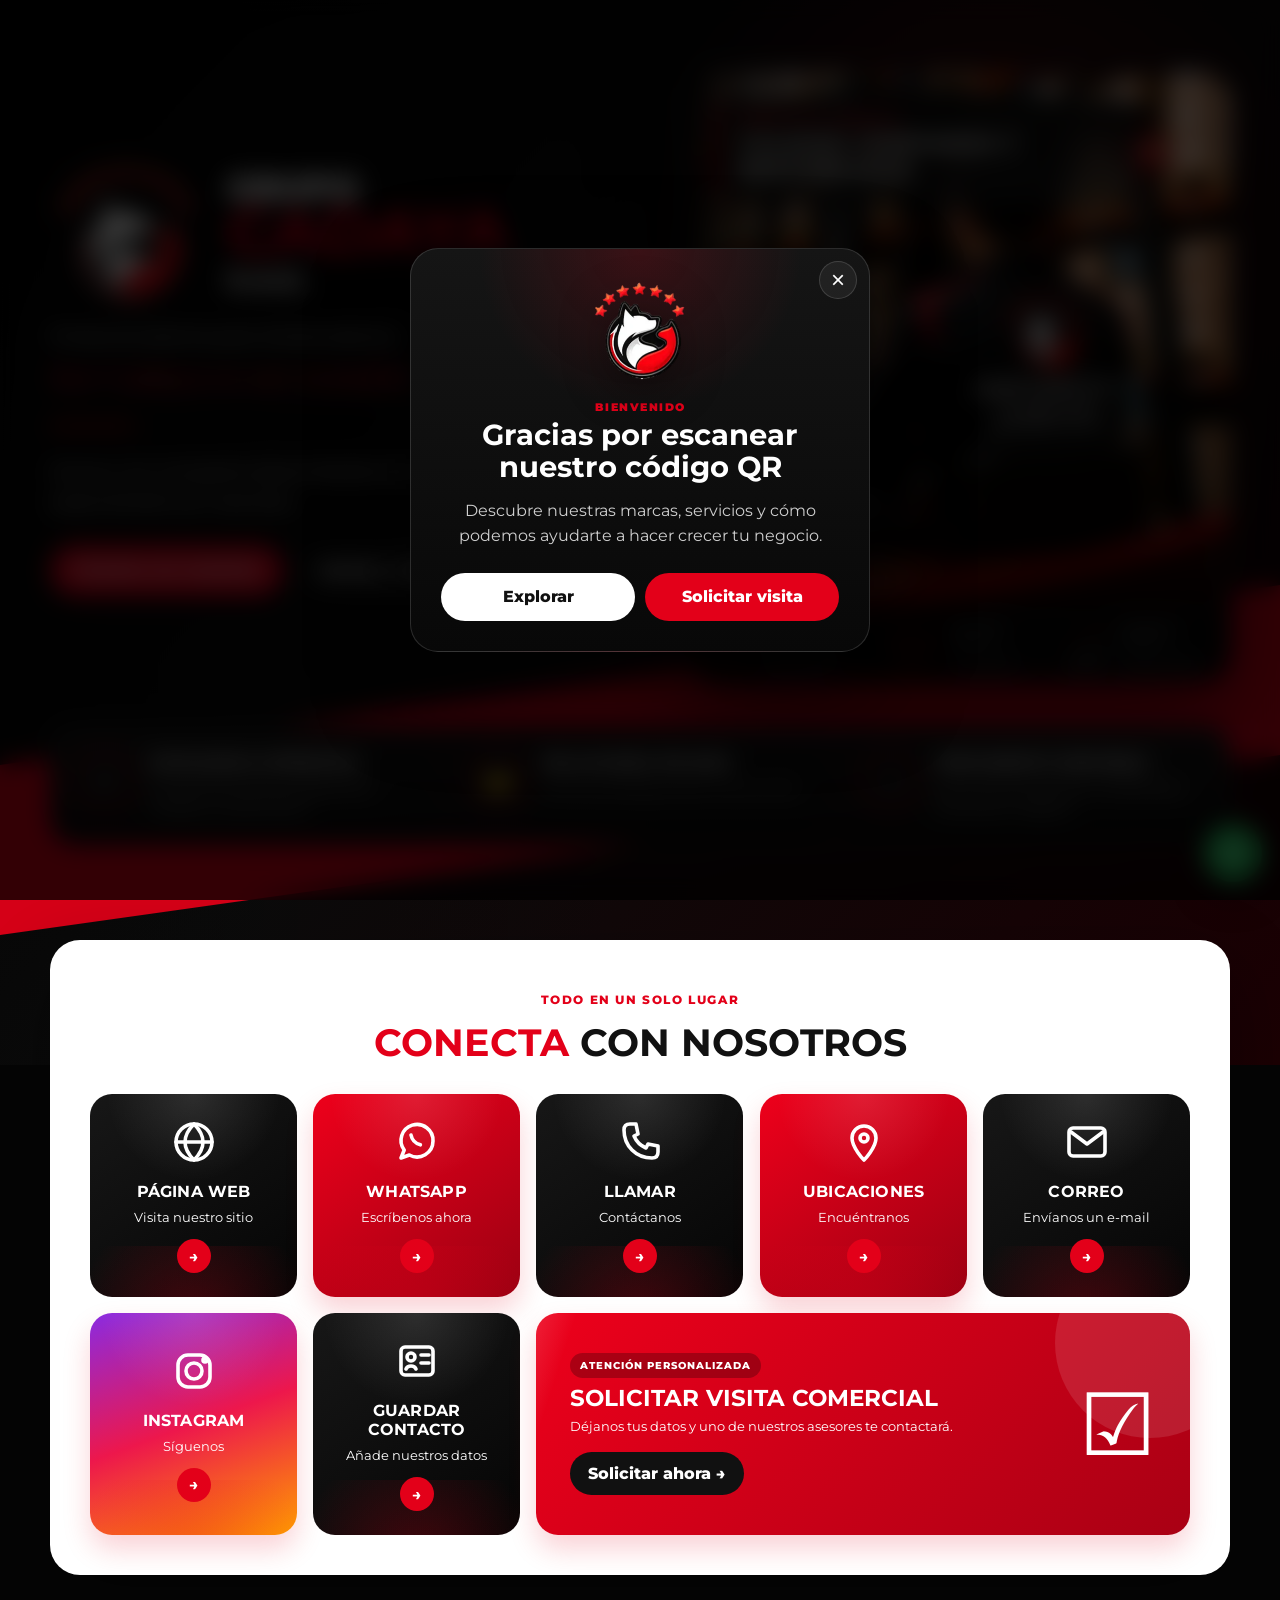
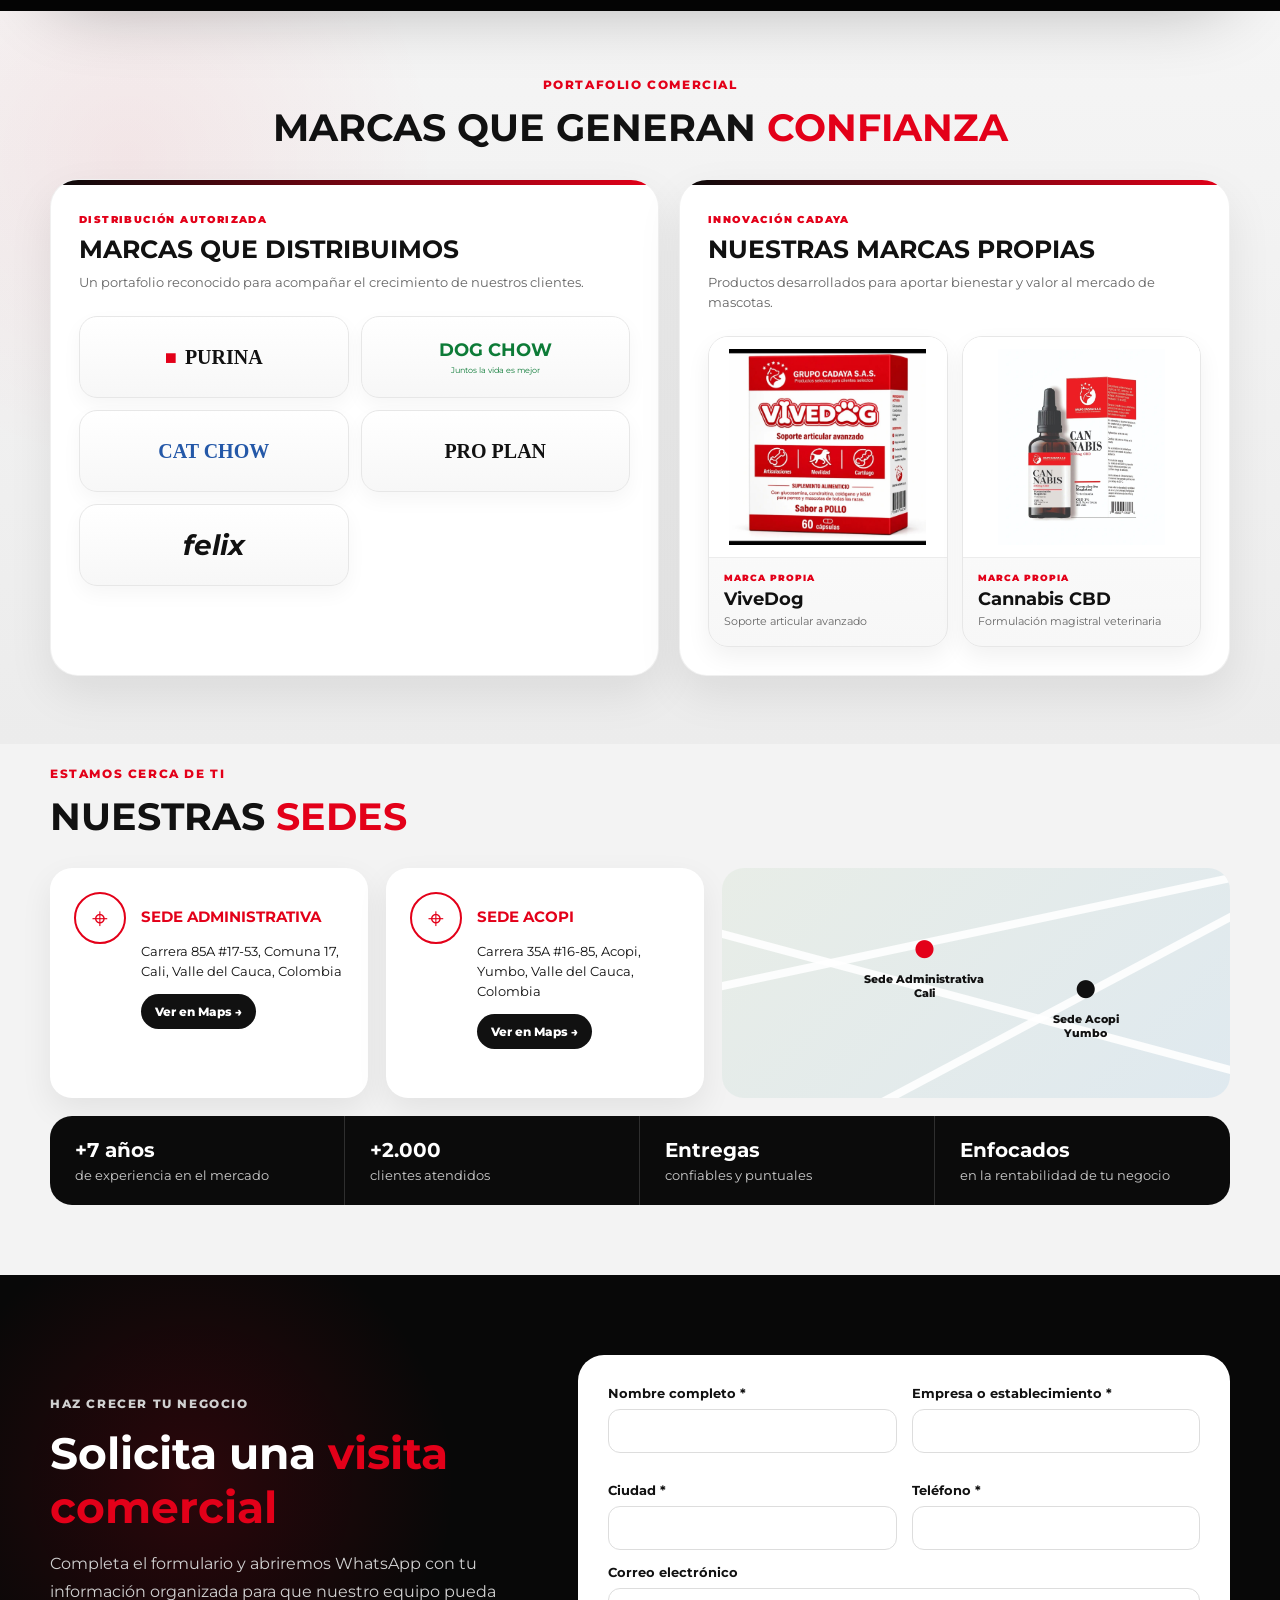
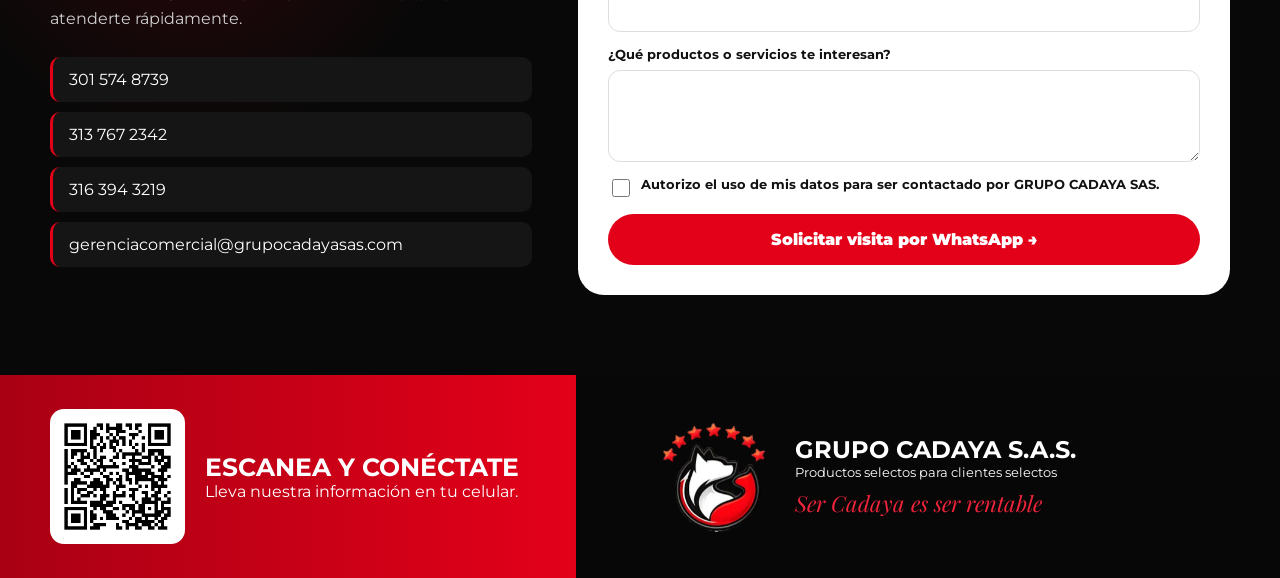
==== index.html @ 3c870e16 "ok" ====
<!DOCTYPE html>
<html lang="es">
<head>
  <meta charset="UTF-8" />
  <meta name="viewport" content="width=device-width, initial-scale=1, viewport-fit=cover" />
  <meta name="theme-color" content="#080808" />
  <meta http-equiv="Cache-Control" content="no-cache, no-store, must-revalidate" />
  <meta http-equiv="Pragma" content="no-cache" />
  <meta http-equiv="Expires" content="0" />
  <meta name="description" content="GRUPO CADAYA SAS — Productos selectos para clientes selectos." />
  <title>GRUPO CADAYA SAS | Conecta</title>

  <meta name="apple-mobile-web-app-capable" content="yes" />
  <meta name="apple-mobile-web-app-status-bar-style" content="black-translucent" />
  <meta name="apple-mobile-web-app-title" content="Cadaya Connect" />
  <meta name="mobile-web-app-capable" content="yes" />
  <meta property="og:type" content="website" />
  <meta property="og:title" content="GRUPO CADAYA S.A.S. | Cadaya Connect" />
  <meta property="og:description" content="Productos selectos para clientes selectos. Ser Cadaya es ser rentable." />
  <meta property="og:image" content="assets/og-cadaya.jpg" />
  <meta name="twitter:card" content="summary_large_image" />
  <link rel="manifest" href="manifest.webmanifest" />
  <link rel="apple-touch-icon" href="assets/icon-192.png" />
  <link rel="icon" type="image/png" href="assets/icon-192.png" />

  <link rel="preconnect" href="https://fonts.googleapis.com">
  <link rel="preconnect" href="https://fonts.gstatic.com" crossorigin>
  <link href="https://fonts.googleapis.com/css2?family=Montserrat:wght@400;500;600;700;800;900&family=Playfair+Display:ital,wght@1,600&display=swap" rel="stylesheet">
  <link rel="stylesheet" href="styles-cadaya-v3.css?v=20260710-8" />
</head>
<body>
  <div class="intro-screen" id="introScreen" aria-hidden="true">
    <img src="assets/logo-cadaya.png" alt="">
    <p>Productos selectos para clientes selectos</p>
    <span>Ser Cadaya es ser rentable</span>
  </div>

  <a class="floating-wa" href="https://wa.me/573015748739?text=Hola%20GRUPO%20CADAYA%20SAS.%20Los%20contacto%20desde%20su%20landing%20digital." target="_blank" rel="noopener" aria-label="WhatsApp">✆</a>

  
  <div class="welcome-modal" id="welcomeModal" aria-hidden="true">
    <div class="welcome-backdrop"></div>
    <section class="welcome-card" role="dialog" aria-modal="true" aria-labelledby="welcomeTitle">
      <button class="welcome-close" id="welcomeClose" aria-label="Cerrar">×</button>
      <img src="assets/logo-cadaya.png" alt="GRUPO CADAYA SAS">
      <p>Bienvenido</p>
      <h2 id="welcomeTitle">Gracias por escanear nuestro código QR</h2>
      <span>Descubre nuestras marcas, servicios y cómo podemos ayudarte a hacer crecer tu negocio.</span>
      <div class="welcome-actions">
        <button id="welcomeExplore">Explorar</button>
        <a href="#visita" id="welcomeVisit">Solicitar visita</a>
      </div>
    </section>
  </div>

  <main>
    <section class="hero">
      <div class="hero-overlay"></div>
      <div class="hero-grid shell">
        <div class="hero-copy reveal">
          <div class="brand-row">
            <img src="assets/logo-cadaya.png" alt="Logo GRUPO CADAYA SAS">
            <div>
              <span class="brand-top">GRUPO</span>
              <strong>CADAYA</strong>
              <small>S.A.S.</small>
            </div>
          </div>

          <p class="tagline">Productos selectos para clientes selectos</p>
          <p class="script">Ser Cadaya es ser rentable</p>

          <div class="hero-line"></div>

          <p class="hero-text">
            Somos una compañía desarrolladora de marcas, 
            en el negocio especializado de mascotas.
            
          </p>

          <div class="hero-cta">
            <a href="#conecta" class="btn btn-red">Conecta con nosotros</a>
            <a href="#visita" class="btn btn-ghost">Solicitar visita</a>
          </div>
        </div>

        <div class="hero-visual reveal">
          <figure class="hero-photo">
            <img src="assets/hero-bodega-v3.jpg?v=20260710-3" alt="Operación logística de GRUPO CADAYA SAS en bodega">
            <div class="hero-photo-shade"></div>
            <figcaption>
              <span>Operación logística</span>
              <strong>Calidad, confianza y rentabilidad</strong>
            </figcaption>
            <div class="mobile-hero-badge" aria-hidden="true">
              <span>Operación logística</span>
              <strong>Calidad, confianza y rentabilidad</strong>
            </div>
          </figure>
        </div>
      </div>

      <div class="values shell reveal">
        <article>
          <div class="value-icon">✓</div>
          <div><strong>Excelencia operativa</strong><span>Procesos eficientes que garantizan calidad y cumplimiento.</span></div>
        </article>
        <article>
          <div class="value-icon">🤝</div>
          <div><strong>Relaciones sólidas</strong><span>Alianzas estratégicas para crecer juntos.</span></div>
        </article>
        <article>
          <div class="value-icon">↗</div>
          <div><strong>Crecimiento rentable</strong><span>Soluciones que generan rentabilidad y valor para tu negocio.</span></div>
        </article>
      </div>
    </section>

    <section class="connect-section" id="conecta">
      <div class="shell">
        <div class="section-title reveal">
          <p>Todo en un solo lugar</p>
          <h2><span>Conecta</span> con nosotros</h2>
        </div>

        <div class="connect-grid">
          <a class="connect-card black reveal" href="https://www.grupocadayasas.com" target="_blank" rel="noopener">
            <span class="icon svg-icon" aria-hidden="true">
<svg viewBox="0 0 24 24"><circle cx="12" cy="12" r="9"/><path d="M3 12h18M12 3c3 3 4.5 6 4.5 9S15 18 12 21M12 3c-3 3-4.5 6-4.5 9S9 18 12 21"/></svg>
</span><strong>Página web</strong><small>Visita nuestro sitio</small><b>→</b>
          </a>
          <a class="connect-card red reveal" href="https://wa.me/573015748739?text=Hola%20GRUPO%20CADAYA%20SAS." target="_blank" rel="noopener">
            <span class="icon svg-icon" aria-hidden="true">
<svg viewBox="0 0 24 24"><path d="M20 11.5a8 8 0 0 1-11.8 7L4 20l1.6-4A8 8 0 1 1 20 11.5Z"/><path d="M9 8.5c.5 2.6 2.1 4.2 4.7 4.9"/></svg>
</span><strong>WhatsApp</strong><small>Escríbenos ahora</small><b>→</b>
          </a>
          <a class="connect-card black reveal" href="tel:+573015748739">
            <span class="icon svg-icon" aria-hidden="true">
<svg viewBox="0 0 24 24"><path d="M7 3h3l1 5-2 1c1.2 2.8 3.2 4.8 6 6l1-2 5 1v3c0 2-1 3-3 3C10 20 4 14 4 6c0-2 1-3 3-3Z"/></svg>
</span><strong>Llamar</strong><small>Contáctanos</small><b>→</b>
          </a>
          <a class="connect-card red reveal" href="#sedes">
            <span class="icon svg-icon" aria-hidden="true">
<svg viewBox="0 0 24 24"><path d="M12 21s6-6.1 6-11a6 6 0 1 0-12 0c0 4.9 6 11 6 11Z"/><circle cx="12" cy="10" r="2"/></svg>
</span><strong>Ubicaciones</strong><small>Encuéntranos</small><b>→</b>
          </a>
          <a class="connect-card black reveal" href="mailto:gerenciacomercial@grupocadayasas.com">
            <span class="icon svg-icon" aria-hidden="true">
<svg viewBox="0 0 24 24"><rect x="3" y="5" width="18" height="14" rx="2"/><path d="m4 7 8 6 8-6"/></svg>
</span><strong>Correo</strong><small>Envíanos un e-mail</small><b>→</b>
          </a>
          <a class="connect-card instagram reveal" href="https://www.instagram.com/grupo_cadaya_s.a.s/" target="_blank" rel="noopener">
            <span class="icon svg-icon" aria-hidden="true">
<svg viewBox="0 0 24 24"><rect x="4" y="4" width="16" height="16" rx="5"/><circle cx="12" cy="12" r="4"/><circle cx="17.5" cy="6.5" r="1"/></svg>
</span><strong>Instagram</strong><small>Síguenos</small><b>→</b>
          </a>
          <a class="connect-card black reveal" href="grupo-cadaya.vcf" download>
            <span class="icon svg-icon" aria-hidden="true">
<svg viewBox="0 0 24 24"><rect x="4" y="5" width="16" height="14" rx="2"/><circle cx="9" cy="10" r="2"/><path d="M6.5 16c.8-2 4.2-2 5 0M14 9h4M14 13h4"/></svg>
</span><strong>Guardar contacto</strong><small>Añade nuestros datos</small><b>→</b>
          </a>

          <a class="visit-banner reveal" href="#visita">
            <div>
              <span class="visit-kicker">Atención personalizada</span>
              <strong>Solicitar visita comercial</strong>
              <small>Déjanos tus datos y uno de nuestros asesores te contactará.</small>
              <em>Solicitar ahora →</em>
            </div>
            <div class="clipboard">☑</div>
          </a>
        </div>
      </div>
    </section>

    <section class="brands-section" id="marcas">
      <div class="shell">
        <div class="section-title reveal">
          <p>Portafolio comercial</p>
          <h2>Marcas que generan <span>confianza</span></h2>
        </div>

        <div class="brands-premium-grid">
          <article class="distributed-panel reveal">
            <div class="brand-panel-head">
              <span>Distribución autorizada</span>
              <h3>Marcas que distribuimos</h3>
              <p>Un portafolio reconocido para acompañar el crecimiento de nuestros clientes.</p>
            </div>

            <div class="distributed-logos">
              <div class="brand-chip purina"><span class="purina-mark">■</span><strong>PURINA</strong></div>
              <div class="brand-chip dogchow"><strong>DOG CHOW</strong><small>Juntos la vida es mejor</small></div>
              <div class="brand-chip catchow"><strong>CAT CHOW</strong></div>
              <div class="brand-chip proplan"><strong>PRO PLAN</strong></div>
              <div class="brand-chip felix"><strong>felix</strong></div>
            </div>
          </article>

          <article class="owned-panel reveal">
            <div class="brand-panel-head">
              <span>Innovación Cadaya</span>
              <h3>Nuestras marcas propias</h3>
              <p>Productos desarrollados para aportar bienestar y valor al mercado de mascotas.</p>
            </div>

            <div class="owned-product-grid">
              <figure class="product-card">
                <div class="product-image-wrap">
                  <img src="assets/vivedog-product.jpg" alt="ViveDog, soporte articular avanzado">
                </div>
                <figcaption>
                  <span>Marca propia</span>
                  <strong>ViveDog</strong>
                  <small>Soporte articular avanzado</small>
                </figcaption>
              </figure>

              <figure class="product-card">
                <div class="product-image-wrap">
                  <img src="assets/cannabis-product.jpg" alt="Cannabis CBD veterinario">
                </div>
                <figcaption>
                  <span>Marca propia</span>
                  <strong>Cannabis CBD</strong>
                  <small>Formulación magistral veterinaria</small>
                </figcaption>
              </figure>
            </div>
          </article>
        </div>
      </div>
    </section>

    <section class="locations-section" id="sedes">
      <div class="shell">
        <div class="section-title left reveal">
          <p>Estamos cerca de ti</p>
          <h2>Nuestras <span>sedes</span></h2>
        </div>

        <div class="location-grid">
          <article class="location-card reveal">
            <div class="pin">⌖</div>
            <div>
              <h3>Sede Administrativa</h3>
              <p>Carrera 85A #17-53, Comuna 17, Cali, Valle del Cauca, Colombia</p>
              <a href="https://www.google.com/maps/search/?api=1&query=Carrera+85A+%2317-53%2C+Cali%2C+Valle+del+Cauca%2C+Colombia" target="_blank" rel="noopener">Ver en Maps →</a>
            </div>
          </article>

          <article class="location-card reveal">
            <div class="pin">⌖</div>
            <div>
              <h3>Sede Acopi</h3>
              <p>Carrera 35A #16-85, Acopi, Yumbo, Valle del Cauca, Colombia</p>
              <a href="https://www.google.com/maps/search/?api=1&query=Carrera+35A+%2316-85%2C+Acopi%2C+Yumbo%2C+Valle+del+Cauca%2C+Colombia" target="_blank" rel="noopener">Ver en Maps →</a>
            </div>
          </article>

          <div class="map-art reveal">
            <div class="road r1"></div><div class="road r2"></div><div class="road r3"></div>
            <div class="map-pin p1">●<span>Sede Administrativa<br>Cali</span></div>
            <div class="map-pin p2">●<span>Sede Acopi<br>Yumbo</span></div>
          </div>
        </div>

        <div class="stats reveal">
          <div><strong>+7 años</strong><span>de experiencia en el mercado</span></div>
          <div><strong>+2.000</strong><span>clientes atendidos</span></div>
          <div><strong>Entregas</strong><span>confiables y puntuales</span></div>
          <div><strong>Enfocados</strong><span>en la rentabilidad de tu negocio</span></div>
        </div>
      </div>
    </section>

    <section class="form-section" id="visita">
      <div class="shell form-grid-wrap">
        <div class="form-copy reveal">
          <p class="overline">Haz crecer tu negocio</p>
          <h2>Solicita una <span>visita comercial</span></h2>
          <p>Completa el formulario y abriremos WhatsApp con tu información organizada para que nuestro equipo pueda atenderte rápidamente.</p>
          <div class="contact-list">
            <span>301 574 8739</span>
            <span>313 767 2342</span>
            <span>316 394 3219</span>
            <span>gerenciacomercial@grupocadayasas.com</span>
          </div>
        </div>

        <form id="visitForm" class="visit-form reveal">
          <div class="field-grid">
            <label>Nombre completo *<input id="nombre" required></label>
            <label>Empresa o establecimiento *<input id="empresa" required></label>
            <label>Ciudad *<input id="ciudad" required></label>
            <label>Teléfono *<input id="telefono" type="tel" required></label>
          </div>
          <label>Correo electrónico<input id="correo" type="email"></label>
          <label>¿Qué productos o servicios te interesan?<textarea id="interes" rows="4"></textarea></label>
          <label class="check"><input id="autorizacion" type="checkbox" required><span>Autorizo el uso de mis datos para ser contactado por GRUPO CADAYA SAS.</span></label>
          <button type="submit">Solicitar visita por WhatsApp →</button>
        </form>
      </div>
    </section>

    <footer>
      <div class="shell footer-grid">
        <div class="qr-card">
          <img src="assets/qr-cadaya.png" alt="Código QR">
          <div><strong>Escanea y conéctate</strong><span>Lleva nuestra información en tu celular.</span></div>
        </div>

        <div class="footer-brand">
          <img src="assets/logo-cadaya.png" alt="">
          <div><strong>GRUPO CADAYA S.A.S.</strong><span>Productos selectos para clientes selectos</span><em>Ser Cadaya es ser rentable</em><button id="installApp" class="install-app" hidden>Agregar a pantalla de inicio</button></div>
        </div>
      </div>
    </footer>
  </main>


  <nav class="mobile-action-bar" aria-label="Acciones rápidas">
    <a href="https://wa.me/573015748739?text=Hola%20GRUPO%20CADAYA%20SAS." target="_blank" rel="noopener">
      <span>💬</span><small>WhatsApp</small>
    </a>
    <a href="tel:+573015748739">
      <span>📞</span><small>Llamar</small>
    </a>
    <a href="#visita">
      <span>📝</span><small>Visita</small>
    </a>
    <a href="#sedes">
      <span>📍</span><small>Sedes</small>
    </a>
  </nav>

  <script src="app-cadaya-v3.js?v=20260710-8"></script>
</body>
</html>
---- styles-cadaya-v3.css ----
*{box-sizing:border-box}html{scroll-behavior:smooth}body{margin:0;font-family:Montserrat,Arial,sans-serif;background:#050505;color:#111;overflow-x:hidden}.shell{width:min(1180px,calc(100% - 32px));margin:auto}.intro-screen{position:fixed;inset:0;z-index:9999;background:#050505;display:flex;flex-direction:column;align-items:center;justify-content:center;color:white;transition:opacity .6s ease,visibility .6s ease}.intro-screen.hide{opacity:0;visibility:hidden}.intro-screen img{width:160px;filter:drop-shadow(0 0 26px rgba(230,0,20,.42));animation:pulse 1.5s ease-in-out infinite}.intro-screen p{font-weight:700;letter-spacing:.4px}.intro-screen span{font-family:"Playfair Display";font-style:italic;color:#e30019;font-size:26px}.hero{position:relative;min-height:930px;background:radial-gradient(circle at 77% 20%,rgba(214,0,25,.25),transparent 25%),linear-gradient(135deg,#030303 0%,#0c0c0c 48%,#1b0003 100%);color:#fff;overflow:hidden}.hero:after{content:"";position:absolute;left:-8%;right:-8%;bottom:220px;height:170px;background:#d50017;transform:skewY(-8deg);z-index:0}.hero-overlay{position:absolute;inset:0;background:linear-gradient(90deg,rgba(0,0,0,.2),transparent 55%)}.hero-grid{position:relative;z-index:2;display:grid;grid-template-columns:1.05fr .95fr;gap:40px;padding-top:72px}.brand-row{display:flex;align-items:center;gap:22px}.brand-row img{width:155px}.brand-row div{display:flex;flex-direction:column;line-height:.86}.brand-top{font-size:34px;font-weight:900}.brand-row strong{font-size:64px;color:#e30019}.brand-row small{font-size:26px;font-weight:800;margin-top:10px}.tagline{font-size:17px;margin:18px 0 8px}.script{font-family:"Playfair Display";font-size:31px;color:#ef152c;margin:0}.hero-line{width:85px;height:4px;background:#e30019;margin:28px 0}.hero-text{font-size:18px;line-height:1.75;max-width:620px;color:#ededed}.hero-cta{display:flex;gap:12px;margin-top:26px}.btn{display:inline-flex;padding:15px 22px;border-radius:999px;text-decoration:none;font-weight:800}.btn-red{background:#e30019;color:white}.btn-ghost{border:1px solid rgba(255,255,255,.35);color:white}.hero-visual{display:flex;align-items:flex-end}.warehouse-card{position:relative;width:100%;height:610px;border-radius:28px;background:linear-gradient(180deg,#2b211b,#0a0a0a);overflow:hidden;box-shadow:0 35px 80px rgba(0,0,0,.55)}.warehouse-lines{position:absolute;inset:0;background:repeating-linear-gradient(90deg,transparent 0 70px,rgba(255,255,255,.07) 72px 74px),repeating-linear-gradient(0deg,transparent 0 70px,rgba(255,255,255,.05) 72px 74px)}.glow{position:absolute;width:300px;height:300px;border-radius:50%;background:rgba(255,79,0,.23);filter:blur(60px);right:-40px;bottom:20px}.forklift-shape .body{position:absolute;right:20px;bottom:25px;width:300px;height:145px;background:linear-gradient(140deg,#bd0015,#f22410);border-radius:30px 50px 18px 18px}.forklift-shape .mast{position:absolute;right:190px;top:28px;width:30px;height:440px;background:#111;box-shadow:55px 0 0 #111}.forklift-shape .seat{position:absolute;right:80px;bottom:160px;width:120px;height:125px;background:#151515;border-radius:18px}.wheel{position:absolute;bottom:0;width:92px;height:92px;background:#090909;border:12px solid #202020;border-radius:50%}.wheel-a{right:55px}.wheel-b{right:240px}.operator{position:absolute;right:110px;bottom:210px;width:130px;height:250px}.operator .head{width:58px;height:68px;background:#9a644d;border-radius:45%;margin:auto}.operator .cap{position:absolute;top:-8px;left:32px;width:70px;height:26px;background:#090909;border-radius:30px 30px 8px 8px}.operator .torso{height:185px;background:#111;border-radius:40px 40px 12px 12px;border-left:7px solid #e30019;border-right:7px solid #e30019;padding-top:48px}.operator .torso img{width:76px;display:block;margin:auto}.values{position:relative;z-index:3;margin-top:48px;display:grid;grid-template-columns:repeat(3,1fr);background:linear-gradient(180deg,#171717,#090909);border:1px solid rgba(255,255,255,.14);border-radius:26px;overflow:hidden}.values article{display:flex;gap:16px;padding:26px;color:white}.values article:not(:last-child){border-right:1px solid rgba(227,0,25,.5)}.value-icon{width:56px;height:56px;border:2px solid #e30019;border-radius:18px;display:grid;place-items:center;font-size:24px;color:#fff;flex:0 0 auto}.values strong,.values span{display:block}.values strong{text-transform:uppercase}.values span{color:#cfcfcf;font-size:13px;line-height:1.55;margin-top:6px}.connect-section{position:relative;z-index:4;margin-top:-145px;padding:0 0 36px}.connect-section .shell{background:white;border-radius:30px;padding:40px;box-shadow:0 25px 75px rgba(0,0,0,.32)}.section-title{text-align:center}.section-title p,.overline{color:#e30019;font-weight:800;text-transform:uppercase;font-size:12px;letter-spacing:1.6px}.section-title h2{font-size:38px;text-transform:uppercase;margin:8px 0 28px}.section-title h2 span,.mini-title span,.section-title.left h2 span,.form-copy h2 span{color:#e30019}.connect-grid{display:grid;grid-template-columns:repeat(5,1fr);gap:16px}.connect-card{min-height:190px;border-radius:22px;color:white;text-decoration:none;padding:24px;display:flex;flex-direction:column;justify-content:center;align-items:center;text-align:center;transition:transform .2s ease,box-shadow .2s ease}.connect-card:hover{transform:translateY(-6px);box-shadow:0 16px 35px rgba(0,0,0,.2)}.connect-card.black{background:linear-gradient(145deg,#171717,#050505)}.connect-card.red{background:linear-gradient(145deg,#ee001b,#9c0012)}.connect-card.instagram{background:linear-gradient(160deg,#8a2be2,#ed174c,#ff9d00)}.connect-card .icon{font-size:44px}.connect-card strong{margin-top:16px;text-transform:uppercase}.connect-card small{margin-top:8px}.connect-card b{margin-top:14px;background:#e30019;width:34px;height:34px;border-radius:50%;display:grid;place-items:center}.visit-banner{grid-column:3/6;background:linear-gradient(135deg,#ed001b,#a90014);color:white;border-radius:22px;text-decoration:none;padding:28px 34px;display:flex;align-items:center;justify-content:space-between}.visit-banner span,.visit-banner small{display:block}.visit-banner strong{display:block;font-size:23px;text-transform:uppercase;margin:6px 0}.visit-banner em{display:inline-block;background:#111;border-radius:999px;padding:12px 18px;margin-top:18px;font-style:normal;font-weight:800}.clipboard{font-size:86px}.brands-section{background:#f3f3f3;padding:18px 0 60px}.brands-panel{display:grid;grid-template-columns:1fr 1px 1fr;gap:34px;background:white;border-radius:28px;padding:34px;box-shadow:0 14px 40px rgba(0,0,0,.08)}.brands-divider{background:#ddd}.mini-title{text-align:center;font-weight:900;font-size:20px;text-transform:uppercase}.brand-logos{display:grid;grid-template-columns:repeat(3,1fr);gap:18px;align-items:center}.logo-word{min-height:66px;border:1px solid #eee;border-radius:14px;display:grid;place-items:center;font-weight:900}.purina{font-family:serif;font-size:22px}.dogchow{color:#0d7b37}.catchow{color:#2058a8;font-family:serif}.proplan{font-family:serif;font-size:23px}.felix{font-style:italic;font-size:30px}.owned-brands{display:grid;grid-template-columns:1fr 1fr;gap:20px}.owned-brands figure{margin:0;text-align:center}.owned-brands img{width:100%;height:190px;object-fit:contain;border-radius:18px}.owned-brands figcaption{font-weight:800;margin-top:8px}.locations-section{background:#f3f3f3;padding:10px 0 70px}.section-title.left{text-align:left}.location-grid{display:grid;grid-template-columns:1fr 1fr 1.6fr;gap:18px}.location-card{background:white;border-radius:22px;padding:24px;display:flex;gap:15px;box-shadow:0 12px 32px rgba(0,0,0,.07)}.pin{width:52px;height:52px;border:2px solid #e30019;border-radius:50%;display:grid;place-items:center;color:#e30019;font-size:28px;flex:0 0 auto}.location-card h3{text-transform:uppercase;font-size:15px;color:#e30019}.location-card p{font-size:13px;line-height:1.55}.location-card a{display:inline-block;background:#111;color:#fff;text-decoration:none;border-radius:999px;padding:10px 14px;font-size:12px;font-weight:800}.map-art{min-height:230px;border-radius:22px;position:relative;overflow:hidden;background:linear-gradient(135deg,#e8ede7,#dfe9ef)}.road{position:absolute;height:8px;background:rgba(255,255,255,.9);width:130%;transform:rotate(-12deg);left:-15%}.r1{top:60px}.r2{top:130px;transform:rotate(15deg)}.r3{top:180px;transform:rotate(-28deg)}.map-pin{position:absolute;font-size:42px;color:#e30019;text-align:center}.map-pin span{display:block;font-size:11px;color:#111;font-weight:800}.p1{left:28%;top:52px}.p2{right:22%;top:92px;color:#111}.stats{margin-top:18px;background:#0b0b0b;color:white;border-radius:22px;display:grid;grid-template-columns:repeat(4,1fr);overflow:hidden}.stats div{padding:22px 25px}.stats div:not(:last-child){border-right:1px solid rgba(255,255,255,.15)}.stats strong,.stats span{display:block}.stats strong{font-size:20px}.stats span{font-size:13px;color:#ccc;margin-top:5px}.form-section{background:radial-gradient(circle at 15% 30%,rgba(227,0,25,.16),transparent 22%),#080808;color:white;padding:80px 0}.form-grid-wrap{display:grid;grid-template-columns:.85fr 1.15fr;gap:46px;align-items:center}.form-copy h2{font-size:44px;margin:8px 0 16px}.form-copy>p{line-height:1.7;color:#d0d0d0}.contact-list{display:grid;gap:10px;margin-top:25px}.contact-list span{padding:13px 16px;background:#151515;border-left:3px solid #e30019;border-radius:10px}.visit-form{background:white;color:#111;border-radius:26px;padding:30px}.field-grid{display:grid;grid-template-columns:1fr 1fr;gap:15px}.visit-form label{display:grid;gap:8px;font-size:13px;font-weight:700;margin-bottom:14px}.visit-form input,.visit-form textarea{width:100%;border:1px solid #ddd;border-radius:12px;padding:13px;font:inherit}.visit-form input:focus,.visit-form textarea:focus{outline:3px solid rgba(227,0,25,.12);border-color:#e30019}.check{display:flex!important;grid-template-columns:none!important;align-items:flex-start;gap:10px}.check input{width:18px;height:18px}.visit-form button{width:100%;border:0;border-radius:999px;background:#e30019;color:white;padding:16px;font:inherit;font-weight:900;cursor:pointer}.visit-form button:hover{background:#b90015}footer{background:linear-gradient(90deg,#a90014,#e30019 45%,#070707 45%);padding:34px 0;color:white}.footer-grid{display:grid;grid-template-columns:1fr 1fr;gap:30px;align-items:center}.qr-card,.footer-brand{display:flex;align-items:center;gap:20px}.qr-card img{width:135px;border-radius:14px;background:white;padding:8px}.qr-card strong,.qr-card span,.footer-brand strong,.footer-brand span,.footer-brand em{display:block}.qr-card strong{font-size:25px;text-transform:uppercase}.footer-brand img{width:120px}.footer-brand strong{font-size:24px}.footer-brand span{font-size:13px}.footer-brand em{font-family:"Playfair Display";color:#ef243a;font-size:22px;margin-top:8px}.floating-wa{position:fixed;right:18px;bottom:18px;z-index:500;width:58px;height:58px;background:#25D366;color:white;border-radius:50%;display:grid;place-items:center;text-decoration:none;font-size:27px;box-shadow:0 15px 35px rgba(0,0,0,.35)}.reveal{opacity:0;transform:translateY(26px);transition:opacity .7s ease,transform .7s ease}.reveal.show{opacity:1;transform:none}@keyframes pulse{50%{transform:scale(1.06)}}@media(max-width:900px){.hero{min-height:auto;padding-bottom:240px}.hero-grid{grid-template-columns:1fr}.hero-visual{display:none}.values{grid-template-columns:1fr}.values article:not(:last-child){border-right:0;border-bottom:1px solid rgba(227,0,25,.5)}.connect-section{margin-top:-180px}.connect-grid{grid-template-columns:repeat(2,1fr)}.visit-banner{grid-column:1/3}.brands-panel{grid-template-columns:1fr}.brands-divider{height:1px}.location-grid{grid-template-columns:1fr}.stats{grid-template-columns:1fr 1fr}.form-grid-wrap{grid-template-columns:1fr}.footer-grid{grid-template-columns:1fr}}@media(max-width:600px){.shell{width:min(100% - 18px,1180px)}.hero-grid{padding-top:28px}.brand-row img{width:95px}.brand-top{font-size:22px}.brand-row strong{font-size:42px}.brand-row small{font-size:18px}.hero-copy{text-align:left}.script{font-size:24px}.hero-text{font-size:15px}.hero-cta{flex-direction:column}.connect-section .shell{padding:20px}.connect-grid{grid-template-columns:1fr}.visit-banner{grid-column:1;align-items:flex-start}.clipboard{display:none}.connect-card{min-height:150px}.brand-logos{grid-template-columns:1fr 1fr}.owned-brands{grid-template-columns:1fr}.field-grid{grid-template-columns:1fr}.stats{grid-template-columns:1fr}.stats div:not(:last-child){border-right:0;border-bottom:1px solid rgba(255,255,255,.15)}.form-copy h2{font-size:34px}.footer-grid{grid-template-columns:1fr}.qr-card,.footer-brand{flex-direction:column;text-align:center}footer{background:linear-gradient(180deg,#c50016 0 48%,#070707 48%)}}

/* CADAYA CONNECT PRO V2 — Hero fotográfico y separación corregida */
.hero {
  min-height: 860px;
  padding-bottom: 220px;
}

.hero-grid {
  align-items: center;
}

.hero-visual {
  display: block;
}

.hero-photo {
  position: relative;
  width: 100%;
  height: 610px;
  margin: 0;
  overflow: hidden;
  border-radius: 30px;
  border: 1px solid rgba(255,255,255,.14);
  box-shadow: 0 35px 90px rgba(0,0,0,.58);
  background: #111;
}

.hero-photo img {
  width: 100%;
  height: 100%;
  display: block;
  object-fit: cover;
  object-position: center;
  transform: scale(1.015);
  transition: transform 7s ease;
}

.hero-photo:hover img {
  transform: scale(1.06);
}

.hero-photo-shade {
  position: absolute;
  inset: 0;
  background:
    linear-gradient(180deg, transparent 45%, rgba(0,0,0,.72) 100%),
    linear-gradient(90deg, rgba(0,0,0,.22), transparent 55%);
  pointer-events: none;
}

.hero-photo figcaption {
  position: absolute;
  left: 28px;
  right: 28px;
  top: 26px;
  bottom: auto;
  display: grid;
  gap: 5px;
  color: #fff;
  text-shadow: 0 2px 14px rgba(0,0,0,.8);
}

.hero-photo figcaption span {
  color: #ff1f35;
  font-size: 12px;
  font-weight: 900;
  text-transform: uppercase;
  letter-spacing: 1.5px;
}

.hero-photo figcaption strong {
  font-size: 21px;
  text-transform: uppercase;
}

/* La sección blanca ya no invade el bloque de valores. */
.connect-section {
  margin-top: -125px;
  padding-top: 0;
}

.connect-section .shell {
  position: relative;
  z-index: 8;
}

.values {
  margin-top: 44px;
  margin-bottom: 0;
}

@media (max-width: 900px) {
  .hero {
    min-height: auto;
    padding-bottom: 230px;
  }

  .hero-visual {
    display: block;
  }

  .hero-photo {
    height: 440px;
  }

  .connect-section {
    margin-top: -150px;
  }
}

@media (max-width: 600px) {
  .hero {
    padding-bottom: 205px;
  }

  .hero-photo {
    height: 330px;
    border-radius: 22px;
  }

  .hero-photo figcaption {
    left: 18px;
    right: 18px;
    top: 16px;
    bottom: auto;
  }

  .hero-photo figcaption strong {
    font-size: 16px;
  }

  .connect-section {
    margin-top: -125px;
  }
}


/* CADAYA CONNECT — MOBILE FIRST */
:root {
  --safe-top: env(safe-area-inset-top, 0px);
  --safe-right: env(safe-area-inset-right, 0px);
  --safe-bottom: env(safe-area-inset-bottom, 0px);
  --safe-left: env(safe-area-inset-left, 0px);
}

html {
  -webkit-text-size-adjust: 100%;
  text-size-adjust: 100%;
  scroll-padding-top: 16px;
}

body {
  min-width: 320px;
  padding-left: var(--safe-left);
  padding-right: var(--safe-right);
  -webkit-font-smoothing: antialiased;
  -moz-osx-font-smoothing: grayscale;
  overscroll-behavior-y: none;
}

img {
  max-width: 100%;
  height: auto;
}

button,
a,
input,
textarea {
  -webkit-tap-highlight-color: transparent;
}

input,
textarea,
select,
button {
  font-size: 16px;
}

a,
button {
  touch-action: manipulation;
}

.mobile-action-bar {
  display: none;
}

@media (max-width: 767px) {
  body {
    padding-bottom: calc(78px + var(--safe-bottom));
  }

  .shell {
    width: calc(100% - 20px);
  }

  .intro-screen {
    padding: calc(24px + var(--safe-top)) 20px calc(24px + var(--safe-bottom));
    text-align: center;
  }

  .intro-screen img {
    width: 118px;
  }

  .intro-screen p {
    max-width: 290px;
    font-size: 14px;
    line-height: 1.45;
  }

  .intro-screen span {
    font-size: 21px;
  }

  .hero {
    padding-top: var(--safe-top);
    padding-bottom: 180px;
    min-height: auto;
  }

  .hero-grid {
    display: flex;
    flex-direction: column;
    gap: 22px;
    padding-top: 18px;
  }

  .hero-copy {
    text-align: center;
  }

  .brand-row {
    justify-content: center;
    gap: 12px;
  }

  .brand-row img {
    width: 78px;
  }

  .brand-top {
    font-size: 17px;
  }

  .brand-row strong {
    font-size: clamp(34px, 11vw, 48px);
    line-height: .92;
  }

  .brand-row small {
    font-size: 15px;
    margin-top: 6px;
  }

  .tagline {
    font-size: 13px;
    line-height: 1.45;
    margin-top: 14px;
  }

  .script {
    font-size: 22px;
    line-height: 1.25;
  }

  .hero-line {
    margin: 18px auto;
  }

  .hero-text {
    font-size: 14px;
    line-height: 1.65;
    margin-left: auto;
    margin-right: auto;
  }

  .hero-cta {
    display: grid;
    grid-template-columns: 1fr;
    gap: 10px;
  }

  .btn {
    min-height: 52px;
    justify-content: center;
    width: 100%;
  }

  .hero-photo {
    height: 260px;
    border-radius: 20px;
  }

  .hero-photo img {
    object-position: 62% center;
  }

  .hero-photo figcaption {
    left: 16px;
    right: 16px;
    bottom: 14px;
  }

  .hero-photo figcaption span {
    font-size: 10px;
  }

  .hero-photo figcaption strong {
    font-size: 14px;
    line-height: 1.25;
  }

  .values {
    margin-top: 18px;
    border-radius: 20px;
  }

  .values article {
    padding: 18px;
    align-items: center;
  }

  .value-icon {
    width: 46px;
    height: 46px;
    border-radius: 14px;
    font-size: 20px;
  }

  .values strong {
    font-size: 13px;
  }

  .values span {
    font-size: 12px;
  }

  .connect-section {
    margin-top: -110px;
  }

  .connect-section .shell {
    padding: 18px 14px 20px;
    border-radius: 24px;
  }

  .section-title h2 {
    font-size: clamp(25px, 8vw, 34px);
    line-height: 1.1;
    margin-bottom: 20px;
  }

  .section-title p {
    font-size: 10px;
  }

  .connect-grid {
    display: grid;
    grid-template-columns: repeat(2, 1fr);
    gap: 10px;
  }

  .connect-card {
    min-height: 132px;
    border-radius: 18px;
    padding: 14px 10px;
  }

  .connect-card .icon {
    font-size: 34px;
  }

  .connect-card strong {
    font-size: 12px;
    margin-top: 10px;
  }

  .connect-card small {
    font-size: 10px;
    line-height: 1.3;
  }

  .connect-card b {
    width: 30px;
    height: 30px;
    margin-top: 10px;
  }

  .visit-banner {
    grid-column: 1 / -1;
    padding: 18px;
    border-radius: 18px;
  }

  .visit-banner strong {
    font-size: 18px;
    line-height: 1.2;
  }

  .visit-banner small {
    font-size: 12px;
    line-height: 1.45;
  }

  .visit-banner em {
    width: 100%;
    text-align: center;
  }

  .brands-panel {
    grid-template-columns: 1fr;
    gap: 22px;
    padding: 20px 14px;
    border-radius: 22px;
  }

  .brands-divider {
    width: 100%;
    height: 1px;
  }

  .mini-title {
    font-size: 17px;
    line-height: 1.25;
  }

  .brand-logos {
    grid-template-columns: repeat(2, 1fr);
    gap: 10px;
  }

  .logo-word {
    min-height: 58px;
    padding: 8px;
    font-size: 15px;
  }

  .owned-brands {
    grid-template-columns: 1fr 1fr;
    gap: 12px;
  }

  .owned-brands img {
    height: 150px;
    object-fit: contain;
  }

  .owned-brands figcaption {
    font-size: 13px;
  }

  .location-grid {
    grid-template-columns: 1fr;
  }

  .location-card {
    padding: 18px;
    border-radius: 18px;
  }

  .map-art {
    min-height: 200px;
  }

  .stats {
    grid-template-columns: 1fr 1fr;
    border-radius: 18px;
  }

  .stats div {
    padding: 16px 14px;
  }

  .stats div:nth-child(odd) {
    border-right: 1px solid rgba(255,255,255,.15);
  }

  .stats strong {
    font-size: 16px;
  }

  .stats span {
    font-size: 11px;
    line-height: 1.35;
  }

  .form-section {
    padding: 56px 0 40px;
  }

  .form-grid-wrap {
    grid-template-columns: 1fr;
    gap: 24px;
  }

  .form-copy {
    text-align: center;
  }

  .form-copy h2 {
    font-size: 31px;
    line-height: 1.15;
  }

  .form-copy > p {
    font-size: 14px;
  }

  .contact-list {
    text-align: left;
  }

  .visit-form {
    padding: 20px 16px;
    border-radius: 22px;
  }

  .field-grid {
    grid-template-columns: 1fr;
    gap: 0;
  }

  .visit-form button {
    min-height: 54px;
  }

  .footer-grid {
    grid-template-columns: 1fr;
  }

  .qr-card,
  .footer-brand {
    flex-direction: column;
    text-align: center;
  }

  .qr-card img {
    width: 120px;
  }

  .qr-card strong {
    font-size: 20px;
  }

  .footer-brand img {
    width: 92px;
  }

  .floating-wa {
    display: none;
  }

  .mobile-action-bar {
    position: fixed;
    left: 0;
    right: 0;
    bottom: 0;
    z-index: 900;
    display: grid;
    grid-template-columns: repeat(4, 1fr);
    padding: 8px max(8px, var(--safe-right)) calc(8px + var(--safe-bottom)) max(8px, var(--safe-left));
    background: rgba(8,8,8,.96);
    border-top: 1px solid rgba(255,255,255,.12);
    backdrop-filter: blur(14px);
    -webkit-backdrop-filter: blur(14px);
    box-shadow: 0 -10px 28px rgba(0,0,0,.28);
  }

  .mobile-action-bar a {
    min-height: 54px;
    color: white;
    text-decoration: none;
    display: grid;
    place-items: center;
    align-content: center;
    gap: 2px;
    border-radius: 12px;
  }

  .mobile-action-bar a:active {
    background: rgba(227,0,25,.25);
  }

  .mobile-action-bar span {
    font-size: 20px;
    line-height: 1;
  }

  .mobile-action-bar small {
    font-size: 10px;
    font-weight: 700;
  }
}

@media (max-width: 380px) {
  .connect-grid {
    grid-template-columns: 1fr;
  }

  .owned-brands,
  .stats {
    grid-template-columns: 1fr;
  }

  .stats div:nth-child(odd) {
    border-right: 0;
  }
}

@media (orientation: landscape) and (max-height: 500px) {
  .intro-screen {
    display: none;
  }

  .hero-photo {
    height: 230px;
  }
}


/* Ajuste CADAYA: etiqueta superior premium sobre la imagen principal */
.hero-photo figcaption {
  top: 26px !important;
  bottom: auto !important;
  left: 28px;
  right: auto;
  max-width: min(78%, 430px);
  display: grid;
  gap: 6px;
  padding: 14px 18px 15px 20px;
  color: #fff;
  background: linear-gradient(135deg, rgba(8,8,8,.82), rgba(22,22,22,.55));
  border: 1px solid rgba(255,255,255,.18);
  border-left: 4px solid #e30019;
  border-radius: 16px;
  backdrop-filter: blur(12px);
  -webkit-backdrop-filter: blur(12px);
  box-shadow: 0 14px 34px rgba(0,0,0,.35);
  text-align: left;
  z-index: 25;
}

.hero-photo figcaption span {
  color: #ff2438;
  font-size: 11px;
  font-weight: 900;
  letter-spacing: 1.4px;
  text-transform: uppercase;
}

.hero-photo figcaption strong {
  color: #fff;
  font-size: clamp(16px, 1.8vw, 22px);
  line-height: 1.2;
  text-transform: uppercase;
}

@media (max-width: 767px) {
  .hero-photo figcaption {
    top: 14px !important;
    bottom: auto !important;
    left: 14px;
    right: 14px;
    max-width: none;
    padding: 11px 13px 12px 15px;
    border-radius: 14px;
  }

  .hero-photo figcaption span {
    font-size: 9px;
  }

  .hero-photo figcaption strong {
    font-size: 14px;
  }
}


/* V3 DEFINITIVA — POSICIÓN SUPERIOR EN MÓVIL Y ESCRITORIO */
.hero-photo {
  position: relative !important;
  overflow: hidden !important;
}

.hero-photo figcaption {
  position: absolute !important;
  top: 24px !important;
  bottom: auto !important;
  left: 24px !important;
  right: auto !important;
  width: auto !important;
  max-width: min(78%, 430px) !important;
  margin: 0 !important;
  padding: 14px 18px 15px 20px !important;
  display: grid !important;
  gap: 6px !important;
  color: #fff !important;
  background: linear-gradient(135deg, rgba(7,7,7,.88), rgba(24,24,24,.64)) !important;
  border: 1px solid rgba(255,255,255,.18) !important;
  border-left: 4px solid #e30019 !important;
  border-radius: 16px !important;
  backdrop-filter: blur(12px) !important;
  -webkit-backdrop-filter: blur(12px) !important;
  box-shadow: 0 14px 34px rgba(0,0,0,.42) !important;
  transform: none !important;
  text-align: left !important;
  z-index: 50 !important;
}

.hero-photo figcaption span {
  color: #ff3346 !important;
  font-size: 11px !important;
  line-height: 1.2 !important;
  font-weight: 900 !important;
  letter-spacing: 1.4px !important;
  text-transform: uppercase !important;
}

.hero-photo figcaption strong {
  color: #fff !important;
  font-size: clamp(16px, 1.8vw, 22px) !important;
  line-height: 1.2 !important;
  text-transform: uppercase !important;
}

@media (max-width: 767px) {
  .hero-photo figcaption {
    top: 12px !important;
    bottom: auto !important;
    left: 12px !important;
    right: 12px !important;
    width: auto !important;
    max-width: none !important;
    padding: 10px 12px 11px 14px !important;
    border-radius: 13px !important;
  }

  .hero-photo figcaption span {
    font-size: 9px !important;
  }

  .hero-photo figcaption strong {
    font-size: 13px !important;
    line-height: 1.18 !important;
  }

  .hero-photo img {
    object-position: 62% center !important;
  }
}


/* V4 — IMAGEN COMPLETA EN CELULAR SIN PERDER EL EFECTO PREMIUM */
@media (max-width: 767px) {
  .hero-photo {
    width: 100% !important;
    height: auto !important;
    aspect-ratio: 16 / 10 !important;
    min-height: 0 !important;
    background: #050505 !important;
    overflow: hidden !important;
  }

  .hero-photo img {
    width: 100% !important;
    height: 100% !important;
    object-fit: contain !important;
    object-position: center center !important;
    transform: scale(1) !important;
    animation: cadayaMobileZoom 8s ease-in-out infinite alternate !important;
  }

  .hero-photo:hover img {
    transform: scale(1) !important;
  }

  .hero-photo figcaption {
    top: 10px !important;
    left: 10px !important;
    right: 10px !important;
    max-width: none !important;
    padding: 9px 11px 10px 13px !important;
  }

  .hero-photo figcaption strong {
    font-size: 12px !important;
    line-height: 1.15 !important;
  }

  .hero-photo figcaption span {
    font-size: 8px !important;
  }
}

@keyframes cadayaMobileZoom {
  from { transform: scale(1); }
  to   { transform: scale(1.018); }
}


/* V5 — EXPERIENCIA MÓVIL DEDICADA CON HERO VERTICAL */
.mobile-hero-badge {
  display: none;
}

@media (max-width: 767px) {
  .hero-grid {
    gap: 18px !important;
  }

  .hero-visual {
    width: 100% !important;
  }

  .hero-photo {
    width: 100% !important;
    height: auto !important;
    aspect-ratio: 4 / 5 !important;
    min-height: 0 !important;
    max-height: none !important;
    border-radius: 24px !important;
    background: #050505 !important;
    overflow: hidden !important;
    border: 1px solid rgba(255,255,255,.14) !important;
    box-shadow: 0 24px 55px rgba(0,0,0,.45) !important;
  }

  .hero-photo img {
    width: 100% !important;
    height: 100% !important;
    object-fit: cover !important;
    object-position: center 34% !important;
    transform: scale(1.01) !important;
    animation: cadayaMobilePortraitZoom 9s ease-in-out infinite alternate !important;
  }

  .hero-photo:hover img {
    transform: scale(1.01) !important;
  }

  /* Ocultamos la etiqueta de escritorio y usamos una etiqueta específica para móvil. */
  .hero-photo figcaption {
    display: none !important;
  }

  .mobile-hero-badge {
    position: absolute;
    top: 12px;
    left: 12px;
    right: 12px;
    z-index: 60;
    display: grid;
    gap: 4px;
    padding: 11px 13px 12px 15px;
    background: linear-gradient(135deg, rgba(6,6,6,.90), rgba(20,20,20,.68));
    border: 1px solid rgba(255,255,255,.16);
    border-left: 4px solid #e30019;
    border-radius: 15px;
    backdrop-filter: blur(12px);
    -webkit-backdrop-filter: blur(12px);
    box-shadow: 0 12px 28px rgba(0,0,0,.38);
    color: #fff;
    text-align: left;
  }

  .mobile-hero-badge span {
    color: #ff3346;
    font-size: 9px;
    line-height: 1.2;
    font-weight: 900;
    letter-spacing: 1.2px;
    text-transform: uppercase;
  }

  .mobile-hero-badge strong {
    color: #fff;
    font-size: clamp(14px, 4.2vw, 18px);
    line-height: 1.16;
    font-weight: 900;
    text-transform: uppercase;
  }

  .hero-photo-shade {
    background:
      linear-gradient(180deg, rgba(0,0,0,.18) 0%, transparent 24%, transparent 66%, rgba(0,0,0,.60) 100%) !important;
  }
}

@media (max-width: 390px) {
  .hero-photo {
    aspect-ratio: 3 / 4 !important;
  }

  .mobile-hero-badge strong {
    font-size: 13px;
  }
}

@keyframes cadayaMobilePortraitZoom {
  from { transform: scale(1.01); }
  to   { transform: scale(1.045); }
}


/* V6 — MÓDULO CONECTA CON NOSOTROS, OPTIMIZADO PARA MÓVIL */
.svg-icon {
  width: 48px;
  height: 48px;
  display: grid;
  place-items: center;
}

.svg-icon svg {
  width: 100%;
  height: 100%;
  fill: none;
  stroke: currentColor;
  stroke-width: 1.8;
  stroke-linecap: round;
  stroke-linejoin: round;
}

.connect-card {
  position: relative;
  overflow: hidden;
  isolation: isolate;
}

.connect-card::before {
  content: "";
  position: absolute;
  inset: 0;
  background: radial-gradient(circle at 50% 0%, rgba(255,255,255,.16), transparent 38%);
  opacity: .7;
  z-index: -1;
}

.connect-card::after {
  content: "";
  position: absolute;
  inset: auto -30% -50% -30%;
  height: 75%;
  background: radial-gradient(circle, rgba(227,0,25,.28), transparent 65%);
  z-index: -1;
}

.connect-card.black .svg-icon {
  color: #fff;
}

.connect-card.red .svg-icon,
.connect-card.instagram .svg-icon {
  color: #fff;
}

.connect-card strong {
  letter-spacing: .2px;
}

.visit-banner {
  position: relative;
  overflow: hidden;
}

.visit-banner::before {
  content: "";
  position: absolute;
  width: 190px;
  height: 190px;
  right: -55px;
  top: -65px;
  border-radius: 50%;
  background: rgba(255,255,255,.11);
}

.visit-kicker {
  display: inline-flex !important;
  width: fit-content;
  padding: 6px 10px;
  border-radius: 999px;
  background: rgba(0,0,0,.26);
  color: #fff;
  font-size: 10px;
  font-weight: 800;
  letter-spacing: 1px;
  text-transform: uppercase;
}

@media (max-width: 767px) {
  .connect-section {
    padding-bottom: 26px;
  }

  .connect-section .shell {
    box-shadow: 0 20px 55px rgba(0,0,0,.24);
  }

  .connect-grid {
    grid-template-columns: repeat(2, minmax(0, 1fr)) !important;
    gap: 10px !important;
  }

  .connect-card {
    min-height: 142px !important;
    padding: 15px 10px !important;
    border-radius: 18px !important;
  }

  .connect-card .svg-icon {
    width: 38px !important;
    height: 38px !important;
  }

  .connect-card strong {
    font-size: 11px !important;
    line-height: 1.2 !important;
    min-height: 27px;
    display: flex;
    align-items: center;
    justify-content: center;
  }

  .connect-card small {
    font-size: 9px !important;
    line-height: 1.25 !important;
    min-height: 24px;
  }

  .connect-card b {
    width: 28px !important;
    height: 28px !important;
    font-size: 14px !important;
  }

  .visit-banner {
    grid-column: 1 / -1 !important;
    min-height: 190px;
    padding: 20px 18px !important;
    align-items: center !important;
  }

  .visit-banner > div:first-child {
    position: relative;
    z-index: 2;
    width: 100%;
  }

  .visit-banner strong {
    font-size: 19px !important;
    max-width: 260px;
  }

  .visit-banner small {
    max-width: 280px;
  }

  .visit-banner em {
    min-height: 46px;
    display: grid !important;
    place-items: center;
    margin-top: 16px !important;
  }

  .clipboard {
    position: absolute;
    right: -8px;
    bottom: 2px;
    display: block !important;
    font-size: 90px !important;
    opacity: .16;
    transform: rotate(-5deg);
  }
}

@media (max-width: 380px) {
  .connect-grid {
    grid-template-columns: repeat(2, minmax(0, 1fr)) !important;
  }

  .connect-card {
    min-height: 136px !important;
  }

  .connect-card strong {
    font-size: 10px !important;
  }
}


/* V7 — MÓDULO DE MARCAS PREMIUM */
.brands-section {
  background:
    radial-gradient(circle at 10% 20%, rgba(227,0,25,.06), transparent 24%),
    linear-gradient(180deg, #f5f5f5, #ececec);
  padding: 54px 0 68px;
}

.brands-premium-grid {
  display: grid;
  grid-template-columns: 1.05fr .95fr;
  gap: 20px;
}

.distributed-panel,
.owned-panel {
  position: relative;
  overflow: hidden;
  background: #fff;
  border: 1px solid rgba(0,0,0,.06);
  border-radius: 28px;
  padding: 28px;
  box-shadow: 0 18px 45px rgba(0,0,0,.08);
}

.distributed-panel::before,
.owned-panel::before {
  content: "";
  position: absolute;
  inset: 0 0 auto;
  height: 5px;
  background: linear-gradient(90deg, #0a0a0a, #e30019);
}

.brand-panel-head span {
  color: #e30019;
  font-size: 10px;
  font-weight: 900;
  letter-spacing: 1.4px;
  text-transform: uppercase;
}

.brand-panel-head h3 {
  margin: 7px 0 8px;
  font-size: 25px;
  text-transform: uppercase;
}

.brand-panel-head p {
  margin: 0;
  color: #666;
  font-size: 13px;
  line-height: 1.55;
}

.distributed-logos {
  display: grid;
  grid-template-columns: repeat(2, 1fr);
  gap: 12px;
  margin-top: 24px;
}

.brand-chip {
  min-height: 82px;
  display: flex;
  flex-direction: column;
  align-items: center;
  justify-content: center;
  border-radius: 18px;
  background: linear-gradient(180deg, #fff, #f7f7f7);
  border: 1px solid #e7e7e7;
  box-shadow: 0 8px 20px rgba(0,0,0,.04);
  text-align: center;
  transition: transform .2s ease, box-shadow .2s ease;
}

.brand-chip:hover {
  transform: translateY(-4px);
  box-shadow: 0 14px 28px rgba(0,0,0,.09);
}

.brand-chip strong {
  display: block;
}

.brand-chip small {
  font-size: 8px;
  margin-top: 4px;
}

.brand-chip.purina {
  flex-direction: row;
  gap: 8px;
  font-family: Georgia, serif;
  font-size: 20px;
}

.purina-mark {
  color: #e30019;
  font-size: 20px;
}

.brand-chip.dogchow {
  color: #0d7b37;
}

.brand-chip.dogchow strong {
  font-size: 18px;
}

.brand-chip.catchow,
.brand-chip.proplan {
  font-family: Georgia, serif;
  font-size: 20px;
}

.brand-chip.catchow {
  color: #2458a8;
}

.brand-chip.felix {
  font-style: italic;
  font-size: 28px;
}

.owned-product-grid {
  display: grid;
  grid-template-columns: 1fr 1fr;
  gap: 14px;
  margin-top: 24px;
}

.product-card {
  margin: 0;
  border-radius: 20px;
  overflow: hidden;
  background: linear-gradient(180deg, #fff, #f7f7f7);
  border: 1px solid #e7e7e7;
  box-shadow: 0 10px 25px rgba(0,0,0,.06);
}

.product-image-wrap {
  height: 220px;
  padding: 12px;
  background: #fff;
}

.product-image-wrap img {
  width: 100%;
  height: 100%;
  object-fit: contain;
  display: block;
}

.product-card figcaption {
  padding: 14px 15px 16px;
  border-top: 1px solid #ececec;
}

.product-card figcaption span,
.product-card figcaption strong,
.product-card figcaption small {
  display: block;
}

.product-card figcaption span {
  color: #e30019;
  font-size: 9px;
  font-weight: 900;
  letter-spacing: 1px;
  text-transform: uppercase;
}

.product-card figcaption strong {
  margin-top: 5px;
  font-size: 18px;
}

.product-card figcaption small {
  color: #666;
  font-size: 11px;
  line-height: 1.4;
  margin-top: 4px;
}

@media (max-width: 767px) {
  .brands-section {
    padding: 36px 0 44px;
  }

  .brands-premium-grid {
    grid-template-columns: 1fr;
    gap: 14px;
  }

  .distributed-panel,
  .owned-panel {
    padding: 20px 15px;
    border-radius: 22px;
  }

  .brand-panel-head {
    text-align: center;
  }

  .brand-panel-head h3 {
    font-size: 20px;
    line-height: 1.15;
  }

  .brand-panel-head p {
    font-size: 12px;
  }

  .distributed-logos {
    gap: 9px;
    margin-top: 18px;
  }

  .brand-chip {
    min-height: 68px;
    border-radius: 15px;
    padding: 8px;
  }

  .brand-chip.purina,
  .brand-chip.catchow,
  .brand-chip.proplan {
    font-size: 16px;
  }

  .brand-chip.dogchow strong {
    font-size: 15px;
  }

  .brand-chip.felix {
    font-size: 23px;
  }

  .owned-product-grid {
    grid-template-columns: 1fr 1fr;
    gap: 10px;
    margin-top: 18px;
  }

  .product-card {
    border-radius: 16px;
  }

  .product-image-wrap {
    height: 165px;
    padding: 8px;
  }

  .product-card figcaption {
    padding: 11px 10px 13px;
  }

  .product-card figcaption strong {
    font-size: 15px;
  }

  .product-card figcaption small {
    font-size: 9px;
  }
}

@media (max-width: 370px) {
  .owned-product-grid {
    grid-template-columns: 1fr;
  }

  .product-image-wrap {
    height: 220px;
  }
}


/* V8 — CADAYA CONNECT PREMIUM FINAL */
:root {
  --cadaya-red: #e30019;
  --cadaya-red-dark: #970010;
  --cadaya-black: #070707;
  --cadaya-white: #ffffff;
}

body {
  background: #050505;
}

::selection {
  background: rgba(227,0,25,.28);
  color: #fff;
}

.reveal {
  will-change: transform, opacity;
}

.btn,
.connect-card,
.visit-banner,
.location-card,
.product-card,
.brand-chip,
.visit-form button,
.mobile-action-bar a {
  transition: transform .22s ease, box-shadow .22s ease, filter .22s ease, background .22s ease;
}

.btn:active,
.connect-card:active,
.visit-banner:active,
.location-card:active,
.product-card:active,
.brand-chip:active,
.visit-form button:active,
.mobile-action-bar a:active {
  transform: scale(.98);
}

.btn-red,
.visit-form button,
.visit-banner {
  position: relative;
  overflow: hidden;
}

.btn-red::after,
.visit-form button::after,
.visit-banner::after {
  content: "";
  position: absolute;
  top: -120%;
  left: -30%;
  width: 30%;
  height: 340%;
  background: linear-gradient(90deg, transparent, rgba(255,255,255,.3), transparent);
  transform: rotate(18deg);
  animation: cadayaShine 4.5s ease-in-out infinite;
}

.connect-card.red,
.connect-card.instagram,
.visit-banner {
  box-shadow: 0 14px 28px rgba(227,0,25,.18);
}

.connect-card:hover,
.visit-banner:hover,
.product-card:hover,
.brand-chip:hover,
.location-card:hover {
  filter: brightness(1.03);
}

.welcome-modal {
  position: fixed;
  inset: 0;
  z-index: 10000;
  display: grid;
  place-items: center;
  padding: 20px;
  opacity: 0;
  visibility: hidden;
  transition: opacity .35s ease, visibility .35s ease;
}

.welcome-modal.show {
  opacity: 1;
  visibility: visible;
}

.welcome-backdrop {
  position: absolute;
  inset: 0;
  background: rgba(0,0,0,.76);
  backdrop-filter: blur(12px);
  -webkit-backdrop-filter: blur(12px);
}

.welcome-card {
  position: relative;
  z-index: 1;
  width: min(100%, 460px);
  padding: 30px;
  border-radius: 28px;
  color: #fff;
  text-align: center;
  background:
    radial-gradient(circle at top, rgba(227,0,25,.18), transparent 35%),
    linear-gradient(180deg, #151515, #080808);
  border: 1px solid rgba(255,255,255,.14);
  box-shadow: 0 35px 90px rgba(0,0,0,.55);
  transform: translateY(18px) scale(.98);
  transition: transform .35s ease;
}

.welcome-modal.show .welcome-card {
  transform: none;
}

.welcome-card img {
  width: 105px;
  filter: drop-shadow(0 12px 22px rgba(0,0,0,.4));
}

.welcome-card > p {
  margin: 15px 0 5px;
  color: var(--cadaya-red);
  font-size: 11px;
  font-weight: 900;
  letter-spacing: 1.5px;
  text-transform: uppercase;
}

.welcome-card h2 {
  margin: 0;
  font-size: 29px;
  line-height: 1.12;
}

.welcome-card > span {
  display: block;
  margin-top: 14px;
  color: #cfcfcf;
  line-height: 1.6;
}

.welcome-actions {
  display: grid;
  grid-template-columns: 1fr 1fr;
  gap: 10px;
  margin-top: 24px;
}

.welcome-actions button,
.welcome-actions a,
.install-app {
  min-height: 48px;
  border: 0;
  border-radius: 999px;
  font: inherit;
  font-weight: 800;
  cursor: pointer;
}

.welcome-actions button {
  background: #fff;
  color: #111;
}

.welcome-actions a {
  display: grid;
  place-items: center;
  background: var(--cadaya-red);
  color: #fff;
  text-decoration: none;
}

.welcome-close {
  position: absolute;
  top: 12px;
  right: 12px;
  width: 38px;
  height: 38px;
  border: 1px solid rgba(255,255,255,.14);
  border-radius: 50%;
  color: #fff;
  background: rgba(255,255,255,.06);
  font-size: 24px;
  cursor: pointer;
}

.install-app {
  margin-top: 14px;
  padding: 0 18px;
  background: #fff;
  color: #111;
}

.pulse-conversion {
  animation: cadayaPulse 2.8s ease-in-out infinite;
}

@keyframes cadayaPulse {
  0%,100% { box-shadow: 0 14px 28px rgba(227,0,25,.18); }
  50% { box-shadow: 0 18px 38px rgba(227,0,25,.38); }
}

@keyframes cadayaShine {
  0%, 72%, 100% { transform: translateX(-160%) rotate(18deg); }
  84% { transform: translateX(480%) rotate(18deg); }
}

@media (prefers-reduced-motion: reduce) {
  *,
  *::before,
  *::after {
    animation-duration: .01ms !important;
    animation-iteration-count: 1 !important;
    scroll-behavior: auto !important;
    transition-duration: .01ms !important;
  }
}

@media (max-width: 767px) {
  .welcome-card {
    padding: 24px 18px;
    border-radius: 24px;
  }

  .welcome-card img {
    width: 88px;
  }

  .welcome-card h2 {
    font-size: 24px;
  }

  .welcome-card > span {
    font-size: 13px;
  }

  .welcome-actions {
    grid-template-columns: 1fr;
  }

  .hero-cta .btn-red,
  .visit-banner,
  .visit-form button {
    animation: cadayaPulse 2.8s ease-in-out infinite;
  }

  .connect-card,
  .visit-banner,
  .product-card,
  .brand-chip,
  .location-card {
    -webkit-tap-highlight-color: transparent;
  }
}
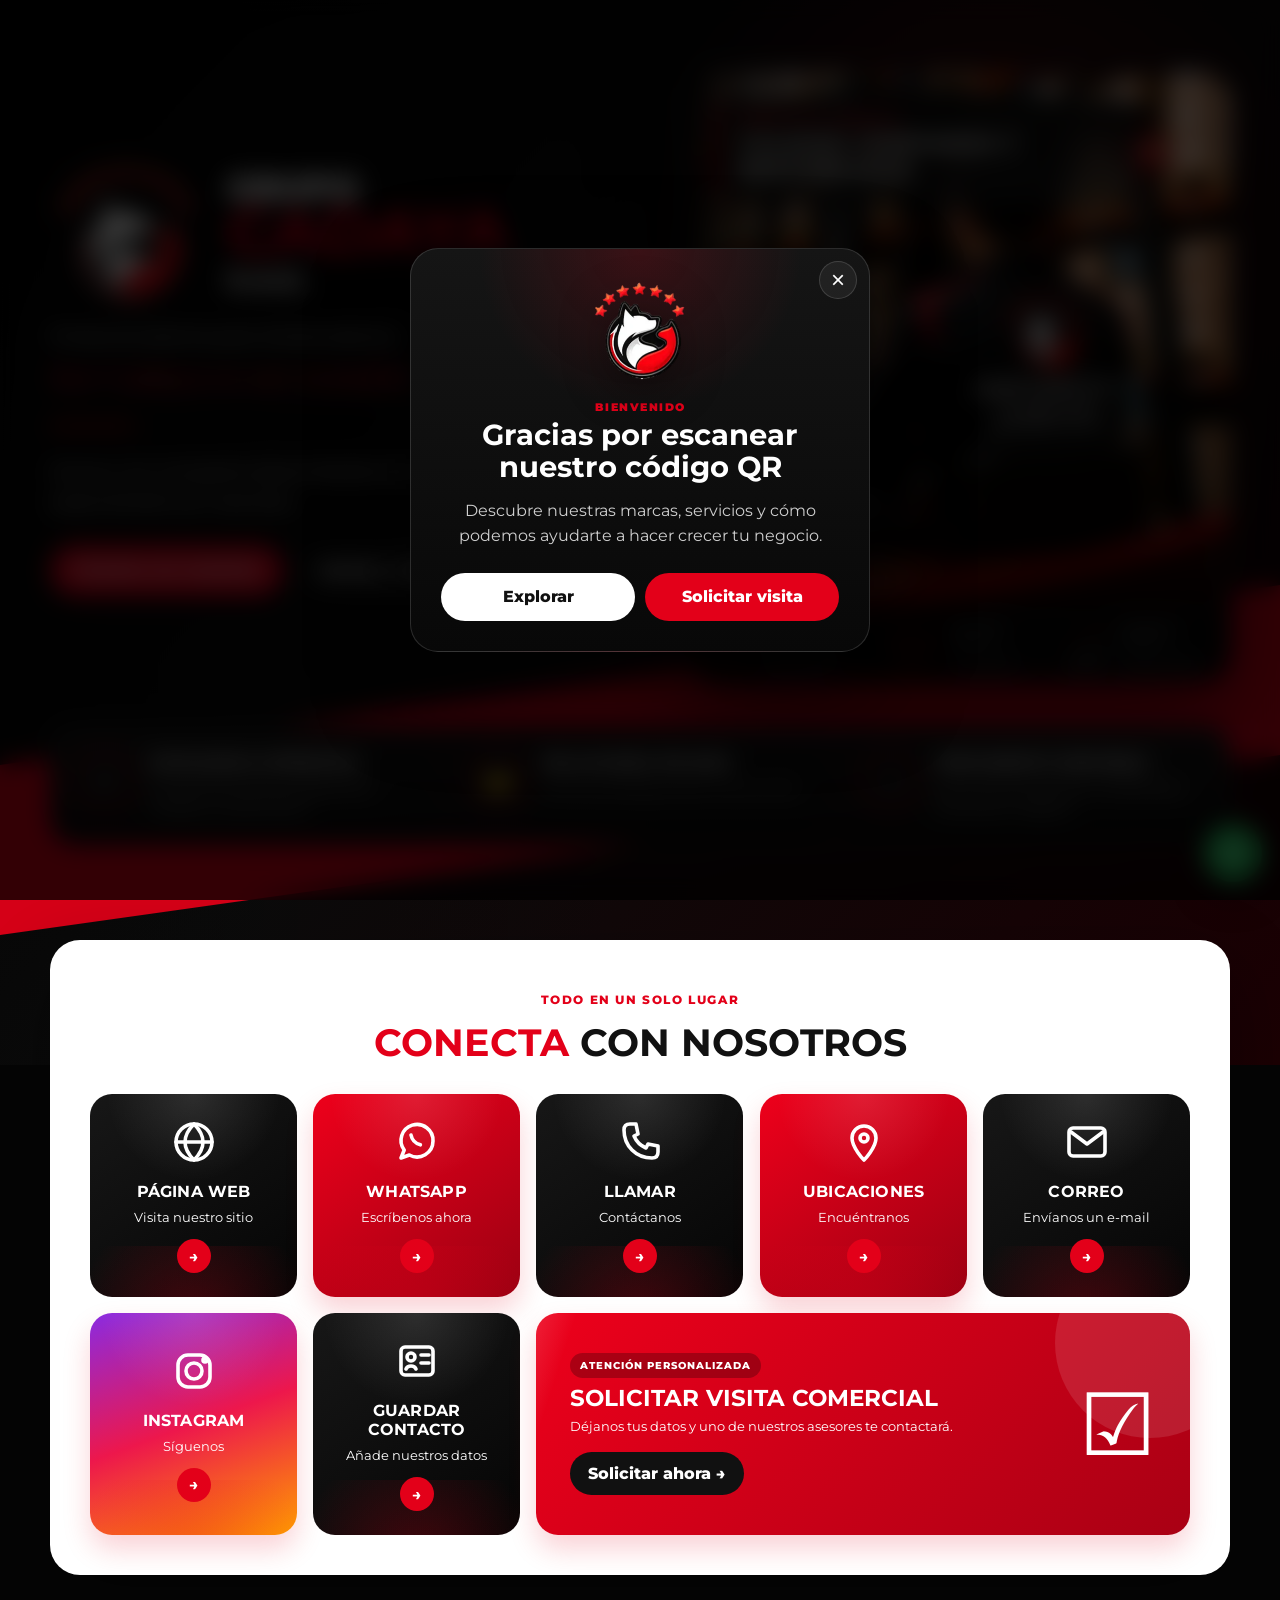
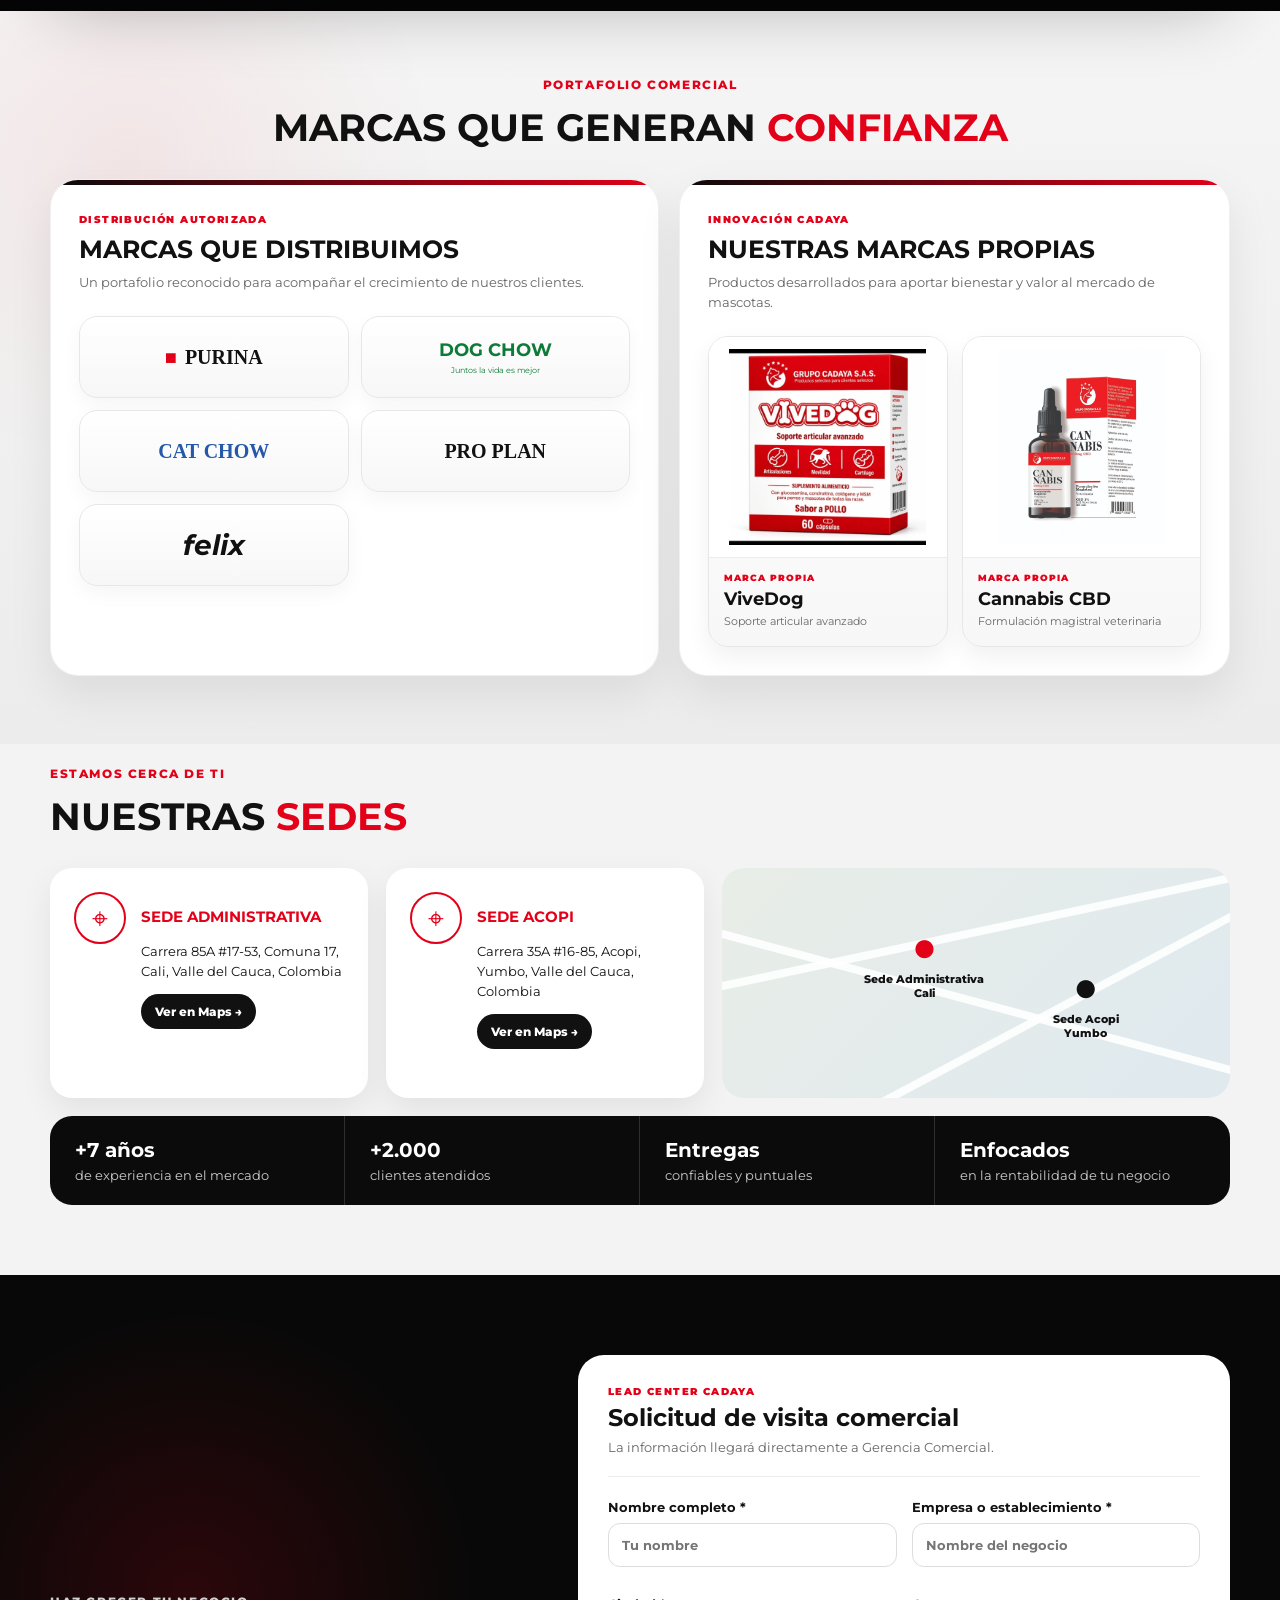
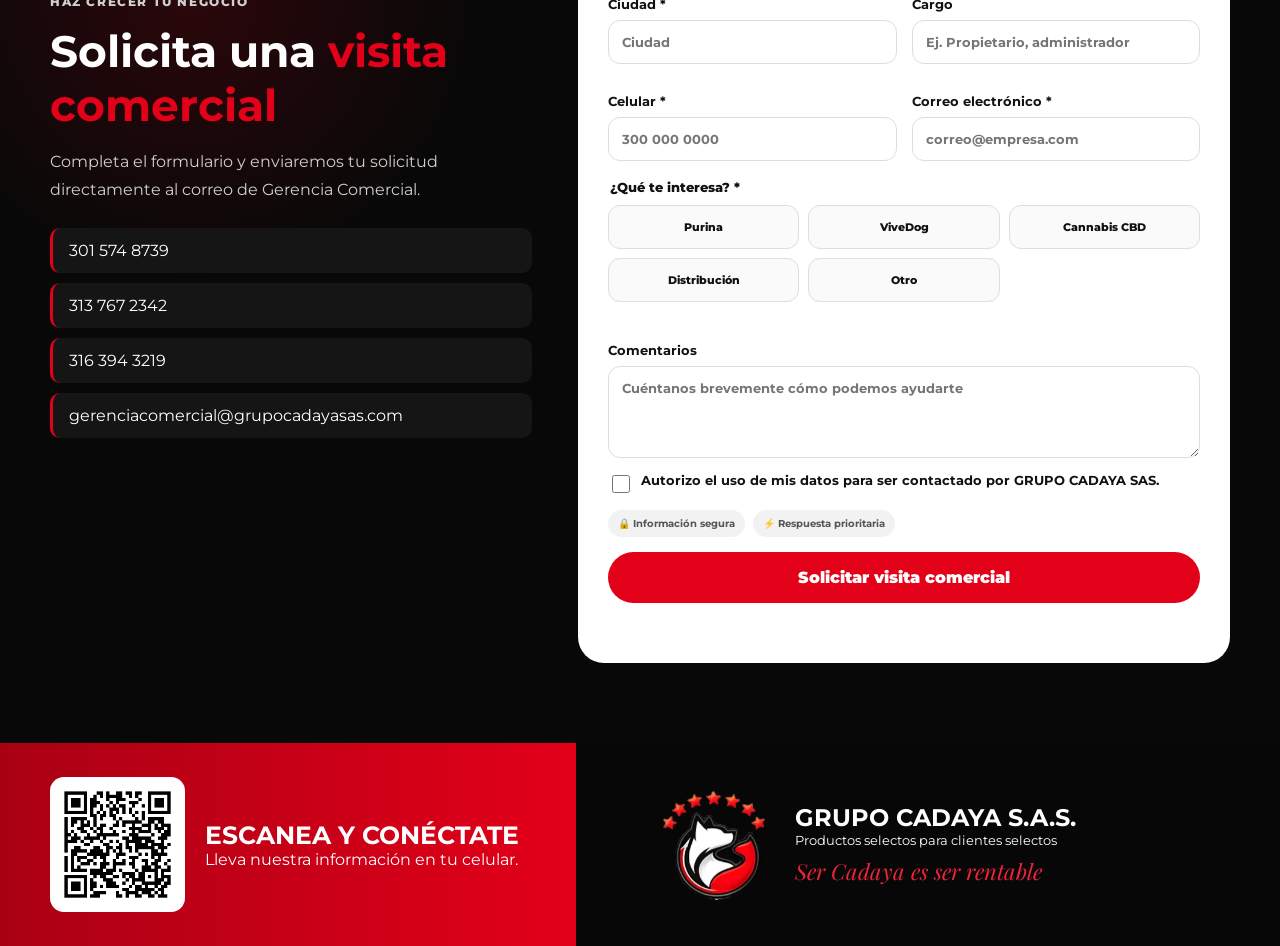
==== commit 2bde97e7: "ok" ====
--- a/index.html
+++ b/index.html
@@ -26,7 +26,7 @@
   <link rel="preconnect" href="https://fonts.googleapis.com">
   <link rel="preconnect" href="https://fonts.gstatic.com" crossorigin>
   <link href="https://fonts.googleapis.com/css2?family=Montserrat:wght@400;500;600;700;800;900&family=Playfair+Display:ital,wght@1,600&display=swap" rel="stylesheet">
-  <link rel="stylesheet" href="styles-cadaya-v3.css?v=20260710-8" />
+  <link rel="stylesheet" href="styles-cadaya-v3.css?v=20260710-9" />
 </head>
 <body>
   <div class="intro-screen" id="introScreen" aria-hidden="true">
@@ -279,7 +279,7 @@
         <div class="form-copy reveal">
           <p class="overline">Haz crecer tu negocio</p>
           <h2>Solicita una <span>visita comercial</span></h2>
-          <p>Completa el formulario y abriremos WhatsApp con tu información organizada para que nuestro equipo pueda atenderte rápidamente.</p>
+          <p>Completa el formulario y enviaremos tu solicitud directamente al correo de Gerencia Comercial.</p>
           <div class="contact-list">
             <span>301 574 8739</span>
             <span>313 767 2342</span>
@@ -288,22 +288,40 @@
           </div>
         </div>
 
-        <form id="visitForm" class="visit-form reveal">
-          <div class="field-grid">
-            <label>Nombre completo *<input id="nombre" required></label>
-            <label>Empresa o establecimiento *<input id="empresa" required></label>
-            <label>Ciudad *<input id="ciudad" required></label>
-            <label>Teléfono *<input id="telefono" type="tel" required></label>
-          </div>
-          <label>Correo electrónico<input id="correo" type="email"></label>
-          <label>¿Qué productos o servicios te interesan?<textarea id="interes" rows="4"></textarea></label>
-          <label class="check"><input id="autorizacion" type="checkbox" required><span>Autorizo el uso de mis datos para ser contactado por GRUPO CADAYA SAS.</span></label>
-          <button type="submit">Solicitar visita por WhatsApp →</button>
-        </form>
-      </div>
-    </section>
-
-    <footer>
+        <form id="visitForm" class="visit-form reveal" novalidate>
+<div class="lead-form-head"><span>Lead Center CADAYA</span><strong>Solicitud de visita comercial</strong><small>La información llegará directamente a Gerencia Comercial.</small></div>
+<input type="text" id="honeyField" class="honey-field" tabindex="-1" autocomplete="off" aria-hidden="true">
+<div class="field-grid">
+<label>Nombre completo *<input id="nombre" required autocomplete="name" placeholder="Tu nombre"></label>
+<label>Empresa o establecimiento *<input id="empresa" required autocomplete="organization" placeholder="Nombre del negocio"></label>
+<label>Ciudad *<input id="ciudad" required autocomplete="address-level2" placeholder="Ciudad"></label>
+<label>Cargo<input id="cargo" autocomplete="organization-title" placeholder="Ej. Propietario, administrador"></label>
+<label>Celular *<input id="telefono" type="tel" inputmode="tel" required autocomplete="tel" placeholder="300 000 0000"></label>
+<label>Correo electrónico *<input id="correo" type="email" required autocomplete="email" placeholder="correo@empresa.com"></label>
+</div>
+<fieldset class="interest-fieldset"><legend>¿Qué te interesa? *</legend>
+<div class="interest-grid">
+<label><input type="checkbox" name="Interes" value="Purina"><span>Purina</span></label>
+<label><input type="checkbox" name="Interes" value="ViveDog"><span>ViveDog</span></label>
+<label><input type="checkbox" name="Interes" value="Cannabis CBD"><span>Cannabis CBD</span></label>
+<label><input type="checkbox" name="Interes" value="Distribución"><span>Distribución</span></label>
+<label><input type="checkbox" name="Interes" value="Otro"><span>Otro</span></label>
+</div><small class="field-error" id="interestError"></small></fieldset>
+<label>Comentarios<textarea id="comentarios" rows="4" placeholder="Cuéntanos brevemente cómo podemos ayudarte"></textarea></label>
+<label class="check"><input id="autorizacion" type="checkbox" required><span>Autorizo el uso de mis datos para ser contactado por GRUPO CADAYA SAS.</span></label>
+<div class="lead-meta"><span>🔒 Información segura</span><span>⚡ Respuesta prioritaria</span></div>
+<button id="submitLead" type="submit"><span class="button-label">Solicitar visita comercial</span><span class="button-loader" aria-hidden="true"></span></button>
+<p class="form-status" id="formStatus" role="status" aria-live="polite"></p>
+</form>
+      </div>
+    </section>
+
+    <div class="success-modal" id="successModal" aria-hidden="true">
+<div class="success-backdrop"></div><section class="success-card" role="dialog" aria-modal="true" aria-labelledby="successTitle">
+<div class="success-check">✓</div><p>Solicitud recibida</p><h2 id="successTitle">Gracias por confiar en GRUPO CADAYA SAS</h2>
+<span>Uno de nuestros asesores se comunicará contigo muy pronto.</span>
+<div class="lead-reference">Referencia: <strong id="leadReference">CAD-000000</strong></div>
+<button id="successClose">Continuar explorando</button></section></div><footer>
       <div class="shell footer-grid">
         <div class="qr-card">
           <img src="assets/qr-cadaya.png" alt="Código QR">
@@ -334,6 +352,6 @@
     </a>
   </nav>
 
-  <script src="app-cadaya-v3.js?v=20260710-8"></script>
+  <script src="app-cadaya-v3.js?v=20260710-9"></script>
 </body>
 </html>
--- a/styles-cadaya-v3.css
+++ b/styles-cadaya-v3.css
@@ -1632,3 +1632,28 @@
     -webkit-tap-highlight-color: transparent;
   }
 }
+
+.lead-form-head{margin-bottom:22px;padding-bottom:18px;border-bottom:1px solid #ececec}
+.lead-form-head span,.lead-form-head strong,.lead-form-head small{display:block}
+.lead-form-head span{color:var(--cadaya-red);font-size:10px;font-weight:900;letter-spacing:1.4px;text-transform:uppercase}
+.lead-form-head strong{margin-top:5px;font-size:24px}.lead-form-head small{margin-top:6px;color:#666;line-height:1.5}
+.honey-field{position:absolute!important;left:-9999px!important;opacity:0!important}
+.interest-fieldset{margin:4px 0 16px;padding:0;border:0}.interest-fieldset legend{margin-bottom:10px;font-size:13px;font-weight:800}
+.interest-grid{display:grid;grid-template-columns:repeat(3,1fr);gap:9px}.interest-grid label{margin:0;display:block;cursor:pointer}
+.interest-grid input{position:absolute;opacity:0;pointer-events:none}
+.interest-grid span{min-height:44px;display:grid;place-items:center;padding:9px;border:1px solid #dedede;border-radius:12px;background:#fafafa;font-size:11px;font-weight:800;text-align:center;transition:.2s}
+.interest-grid input:checked+span{color:#fff;border-color:var(--cadaya-red);background:var(--cadaya-red);box-shadow:0 8px 18px rgba(227,0,25,.22)}
+.field-error{display:block;min-height:18px;margin-top:6px;color:#b00014;font-size:11px}
+.lead-meta{display:flex;flex-wrap:wrap;gap:8px;margin:4px 0 15px}.lead-meta span{padding:7px 10px;border-radius:999px;background:#f2f2f2;color:#555;font-size:10px;font-weight:700}
+#submitLead .button-loader{display:none;width:20px;height:20px;border:2px solid rgba(255,255,255,.4);border-top-color:#fff;border-radius:50%;animation:cadayaSpin .8s linear infinite}
+#submitLead.loading .button-label{display:none}#submitLead.loading .button-loader{display:inline-block}#submitLead:disabled{cursor:wait;opacity:.85}
+.form-status{min-height:20px;margin:10px 0 0;color:#555;font-size:12px;text-align:center}.form-status.error{color:#b00014}
+.success-modal{position:fixed;inset:0;z-index:11000;display:grid;place-items:center;padding:20px;opacity:0;visibility:hidden;transition:.35s}
+.success-modal.show{opacity:1;visibility:visible}.success-backdrop{position:absolute;inset:0;background:rgba(0,0,0,.78);backdrop-filter:blur(12px);-webkit-backdrop-filter:blur(12px)}
+.success-card{position:relative;z-index:1;width:min(100%,430px);padding:32px 26px;border-radius:28px;background:radial-gradient(circle at top,rgba(227,0,25,.16),transparent 32%),linear-gradient(180deg,#171717,#080808);border:1px solid rgba(255,255,255,.14);color:#fff;text-align:center;box-shadow:0 35px 90px rgba(0,0,0,.58)}
+.success-check{width:70px;height:70px;margin:0 auto 17px;display:grid;place-items:center;border-radius:50%;color:#fff;background:var(--cadaya-red);font-size:34px}
+.success-card>p{color:var(--cadaya-red);font-size:10px;font-weight:900;letter-spacing:1.4px;text-transform:uppercase}
+.success-card h2{margin:8px 0 12px;font-size:27px;line-height:1.15}.success-card>span{display:block;color:#ccc;line-height:1.6}
+.lead-reference{margin:20px 0;padding:12px;border-radius:14px;background:rgba(255,255,255,.07);color:#ccc;font-size:12px}.lead-reference strong{color:#fff;font-size:15px}
+#successClose{width:100%;min-height:50px;border:0;border-radius:999px;background:#fff;color:#111;font:inherit;font-weight:900;cursor:pointer}
+@keyframes cadayaSpin{to{transform:rotate(360deg)}}@media(max-width:767px){.lead-form-head{text-align:center}.lead-form-head strong{font-size:20px}.interest-grid{grid-template-columns:repeat(2,1fr)}.success-card{padding:26px 18px;border-radius:24px}.success-card h2{font-size:23px}}
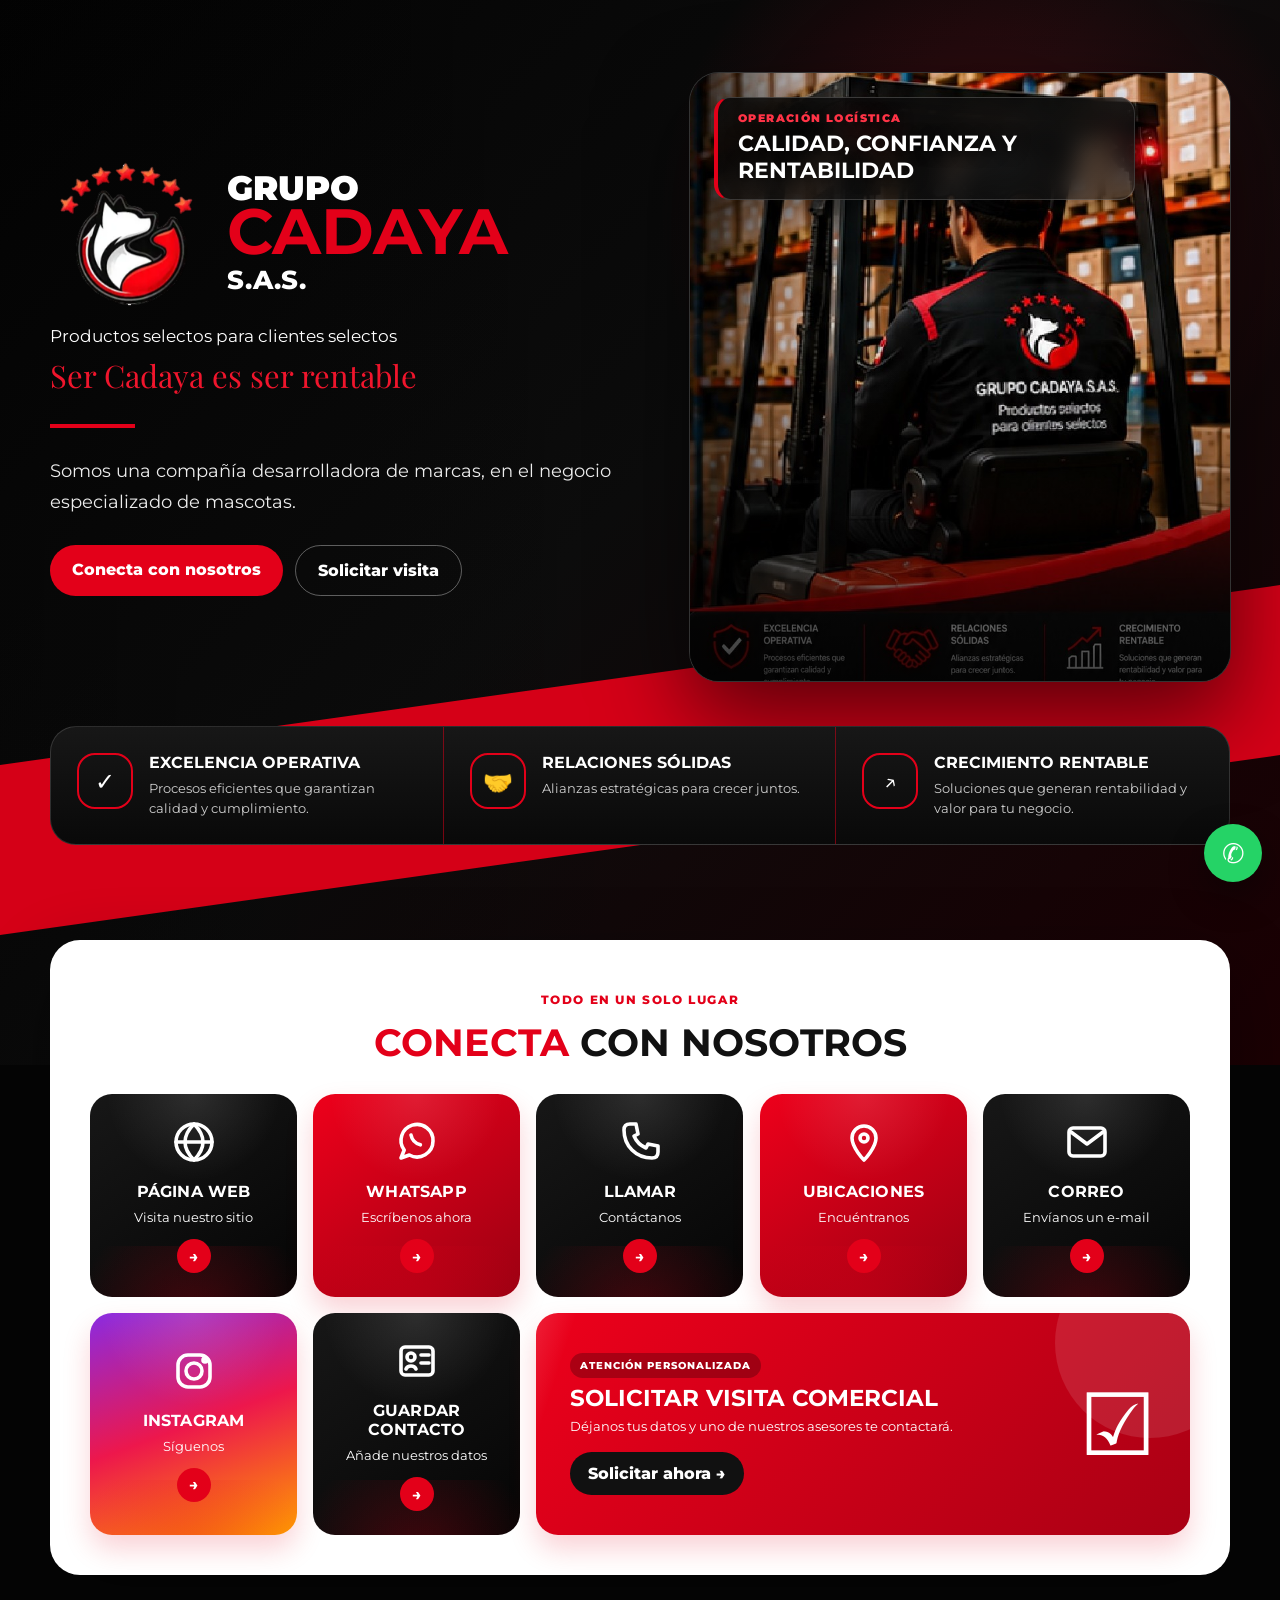
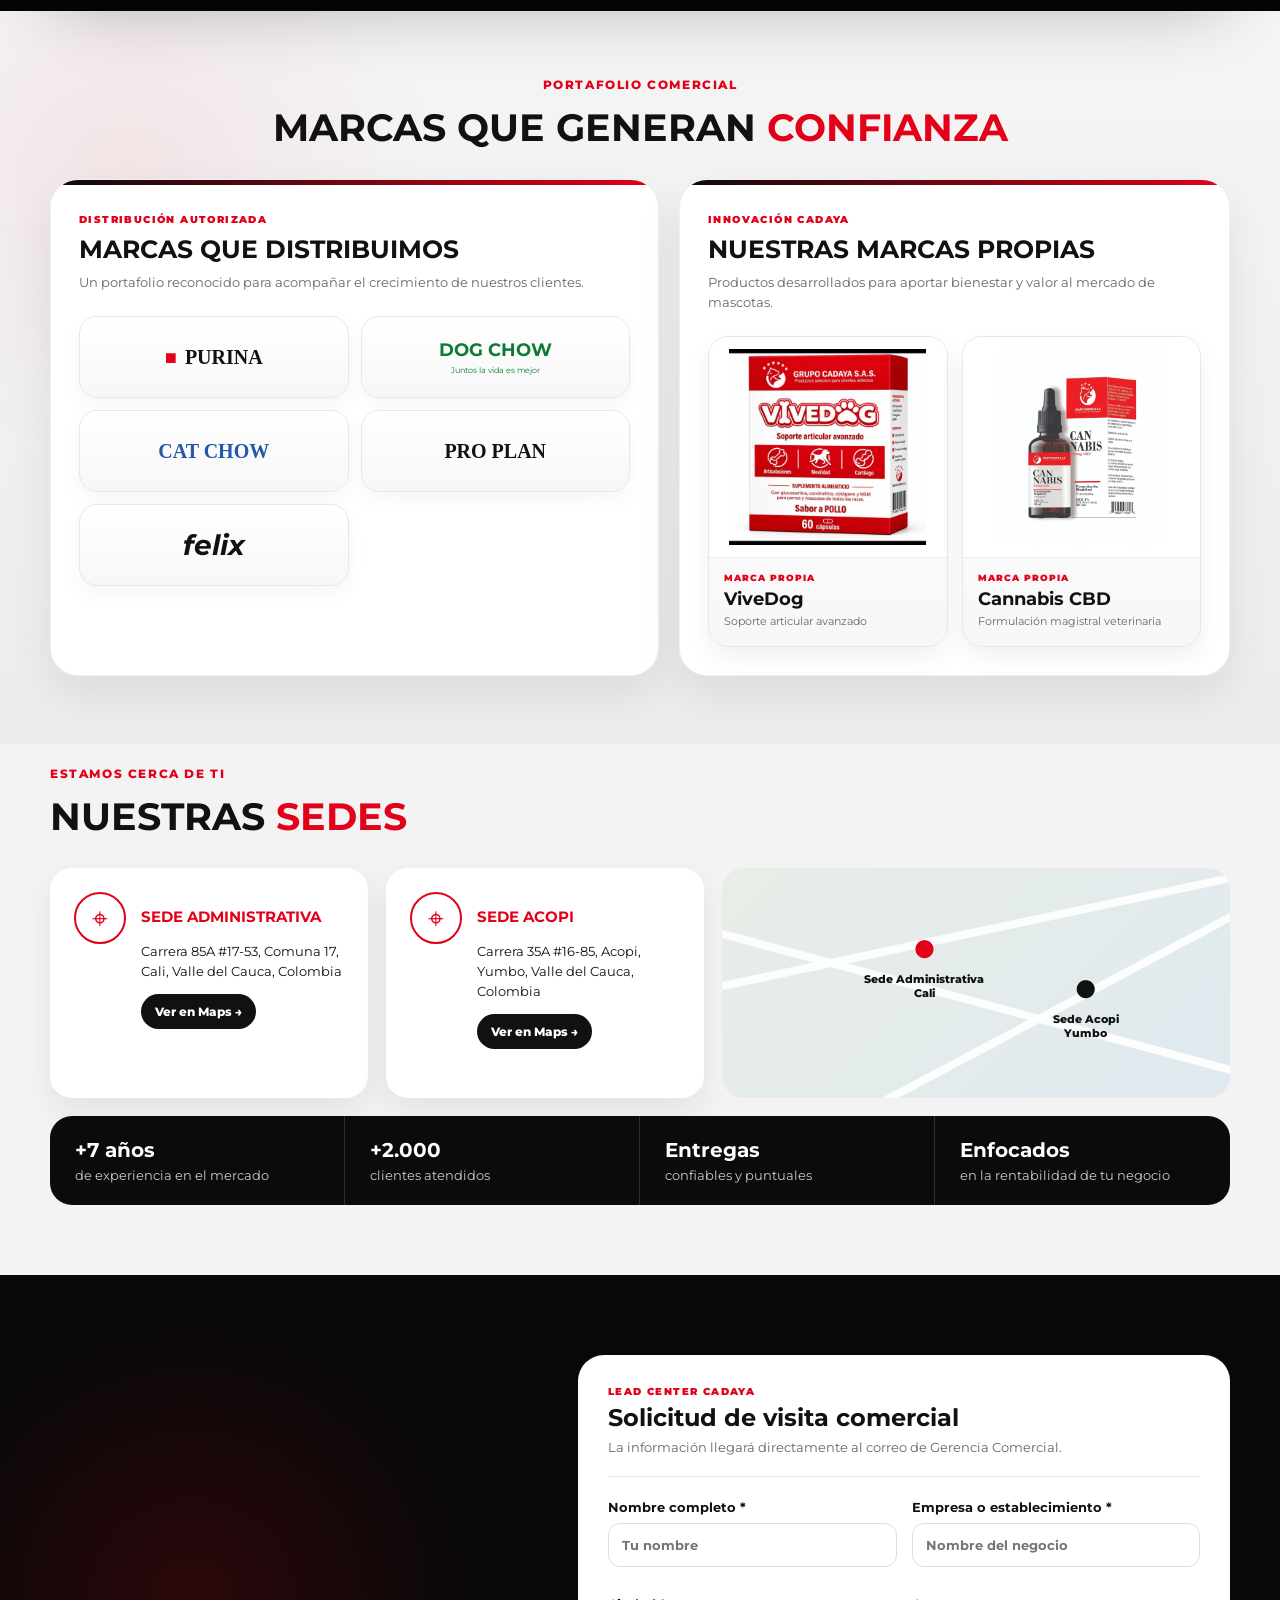
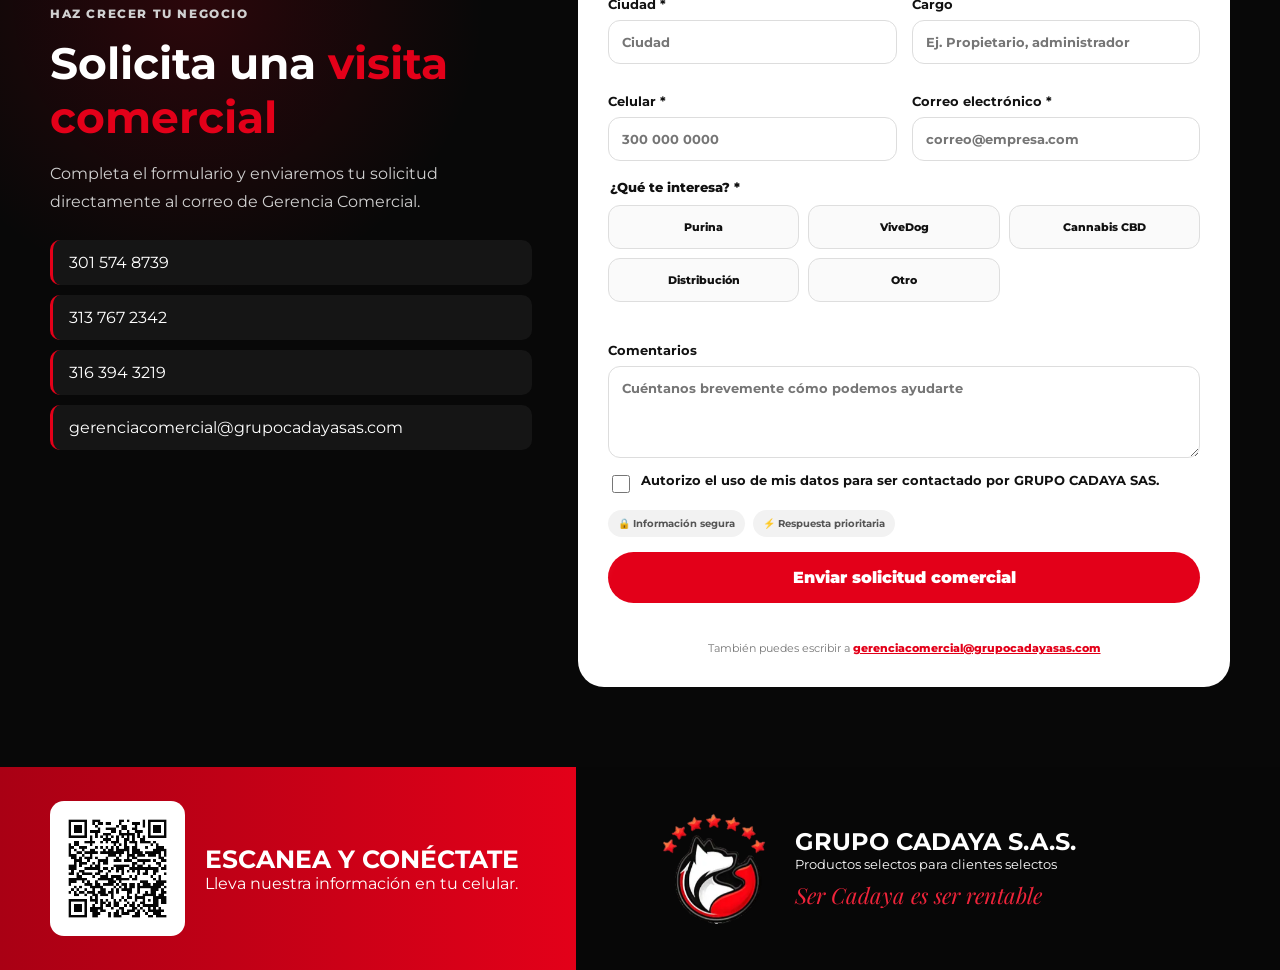
==== commit 3f813712: "ok" ====
--- a/index.html
+++ b/index.html
@@ -26,7 +26,7 @@
   <link rel="preconnect" href="https://fonts.googleapis.com">
   <link rel="preconnect" href="https://fonts.gstatic.com" crossorigin>
   <link href="https://fonts.googleapis.com/css2?family=Montserrat:wght@400;500;600;700;800;900&family=Playfair+Display:ital,wght@1,600&display=swap" rel="stylesheet">
-  <link rel="stylesheet" href="styles-cadaya-v3.css?v=20260710-9" />
+  <link rel="stylesheet" href="styles-cadaya-v3.css?v=20260710-10" />
 </head>
 <body>
   <div class="intro-screen" id="introScreen" aria-hidden="true">
@@ -289,7 +289,7 @@
         </div>
 
         <form id="visitForm" class="visit-form reveal" novalidate>
-<div class="lead-form-head"><span>Lead Center CADAYA</span><strong>Solicitud de visita comercial</strong><small>La información llegará directamente a Gerencia Comercial.</small></div>
+<div class="lead-form-head"><span>Lead Center CADAYA</span><strong>Solicitud de visita comercial</strong><small>La información llegará directamente al correo de Gerencia Comercial.</small></div>
 <input type="text" id="honeyField" class="honey-field" tabindex="-1" autocomplete="off" aria-hidden="true">
 <div class="field-grid">
 <label>Nombre completo *<input id="nombre" required autocomplete="name" placeholder="Tu nombre"></label>
@@ -310,8 +310,8 @@
 <label>Comentarios<textarea id="comentarios" rows="4" placeholder="Cuéntanos brevemente cómo podemos ayudarte"></textarea></label>
 <label class="check"><input id="autorizacion" type="checkbox" required><span>Autorizo el uso de mis datos para ser contactado por GRUPO CADAYA SAS.</span></label>
 <div class="lead-meta"><span>🔒 Información segura</span><span>⚡ Respuesta prioritaria</span></div>
-<button id="submitLead" type="submit"><span class="button-label">Solicitar visita comercial</span><span class="button-loader" aria-hidden="true"></span></button>
-<p class="form-status" id="formStatus" role="status" aria-live="polite"></p>
+<button id="submitLead" type="submit"><span class="button-label">Enviar solicitud comercial</span><span class="button-loader" aria-hidden="true"></span></button>
+<p class="form-status" id="formStatus" role="status" aria-live="polite"></p><p class="form-fallback">También puedes escribir a <a href="mailto:gerenciacomercial@grupocadayasas.com">gerenciacomercial@grupocadayasas.com</a></p>
 </form>
       </div>
     </section>
@@ -324,7 +324,7 @@
 <button id="successClose">Continuar explorando</button></section></div><footer>
       <div class="shell footer-grid">
         <div class="qr-card">
-          <img src="assets/qr-cadaya.png" alt="Código QR">
+          <img src="assets/qr-cadaya-definitivo.png?v=20260710-10" alt="Código QR">
           <div><strong>Escanea y conéctate</strong><span>Lleva nuestra información en tu celular.</span></div>
         </div>
 
@@ -352,6 +352,6 @@
     </a>
   </nav>
 
-  <script src="app-cadaya-v3.js?v=20260710-9"></script>
+  <script src="app-cadaya-v3.js?v=20260710-10"></script>
 </body>
 </html>
--- a/styles-cadaya-v3.css
+++ b/styles-cadaya-v3.css
@@ -1657,3 +1657,30 @@
 .lead-reference{margin:20px 0;padding:12px;border-radius:14px;background:rgba(255,255,255,.07);color:#ccc;font-size:12px}.lead-reference strong{color:#fff;font-size:15px}
 #successClose{width:100%;min-height:50px;border:0;border-radius:999px;background:#fff;color:#111;font:inherit;font-weight:900;cursor:pointer}
 @keyframes cadayaSpin{to{transform:rotate(360deg)}}@media(max-width:767px){.lead-form-head{text-align:center}.lead-form-head strong{font-size:20px}.interest-grid{grid-template-columns:repeat(2,1fr)}.success-card{padding:26px 18px;border-radius:24px}.success-card h2{font-size:23px}}
+
+
+/* V10 — CIERRE COMERCIAL Y PIEZAS DE IMPRESIÓN */
+.form-fallback {
+  margin: 8px 0 0;
+  color: #777;
+  font-size: 11px;
+  line-height: 1.45;
+  text-align: center;
+}
+
+.form-fallback a,
+.form-status a {
+  color: var(--cadaya-red);
+  font-weight: 800;
+  overflow-wrap: anywhere;
+}
+
+.qr-card img {
+  image-rendering: crisp-edges;
+}
+
+@media (max-width: 767px) {
+  .form-fallback {
+    font-size: 10px;
+  }
+}
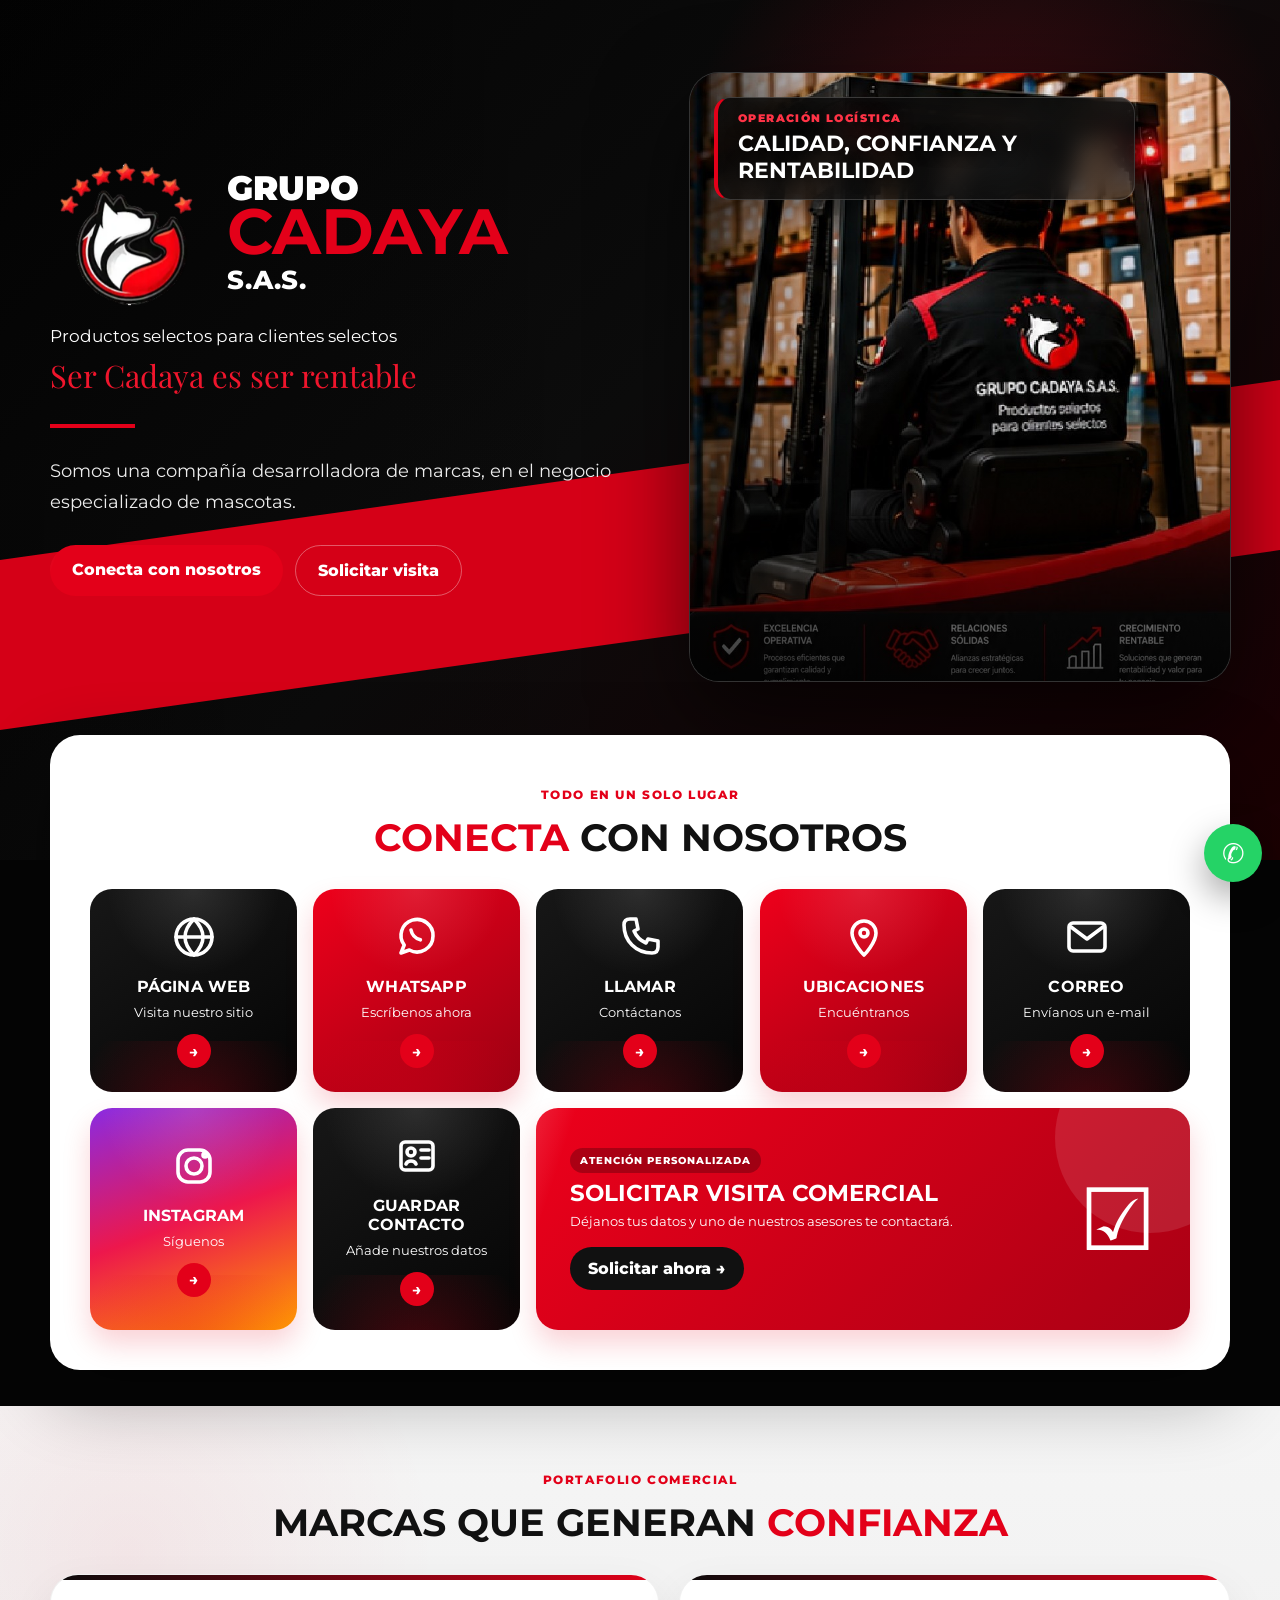
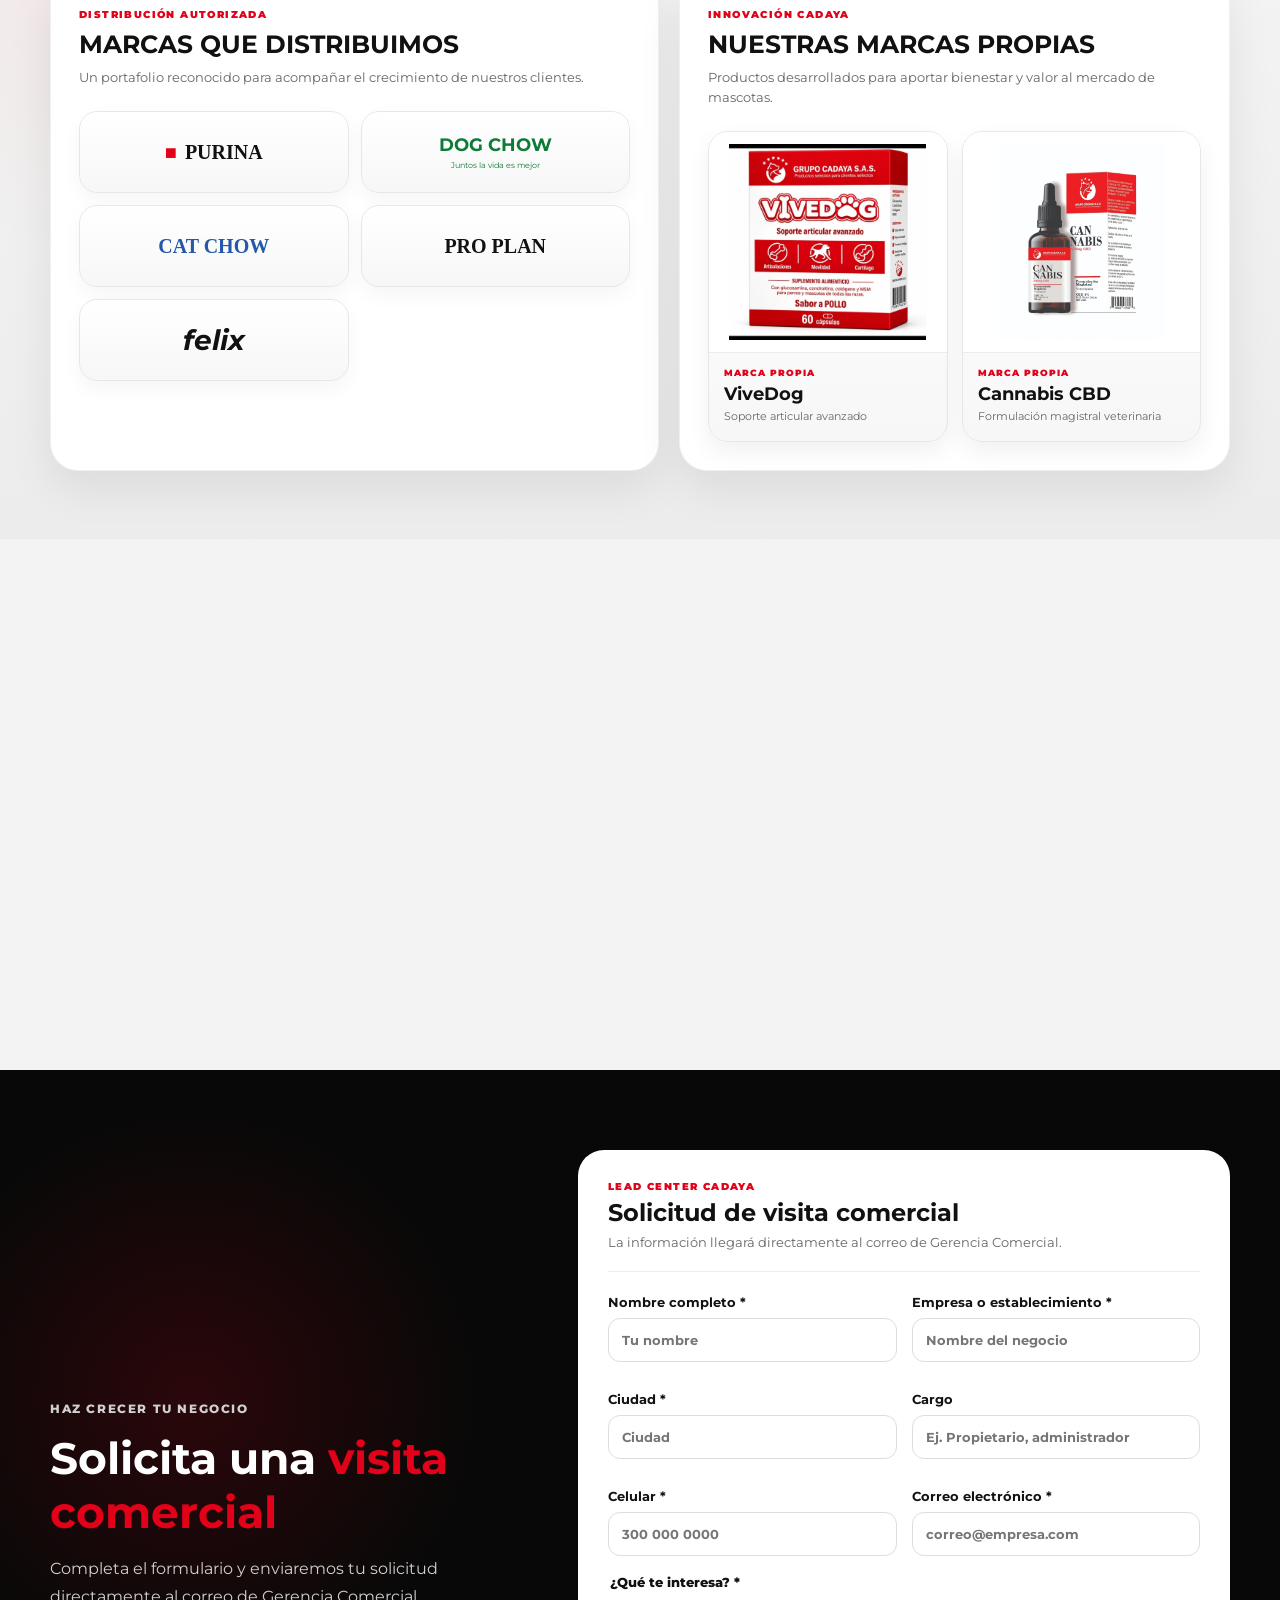
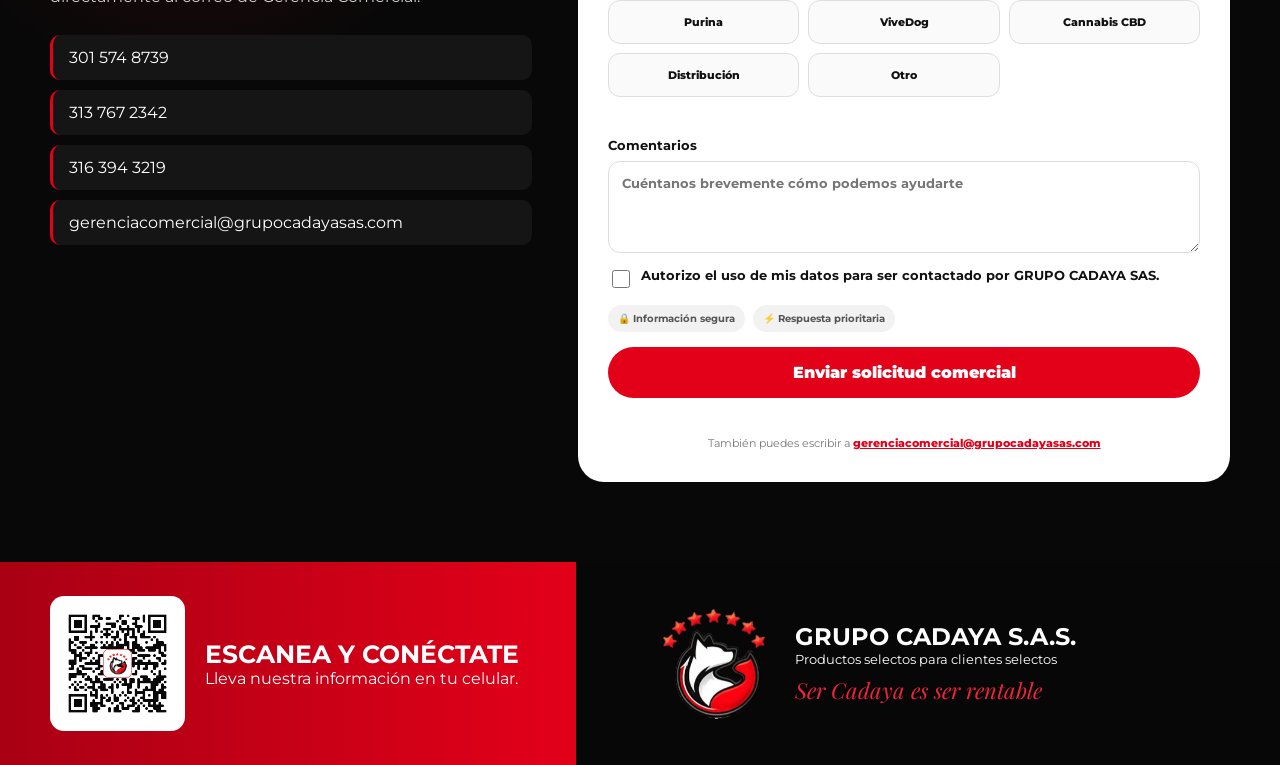
==== commit 9c00bace: "ok" ====
--- a/index.html
+++ b/index.html
@@ -26,7 +26,7 @@
   <link rel="preconnect" href="https://fonts.googleapis.com">
   <link rel="preconnect" href="https://fonts.gstatic.com" crossorigin>
   <link href="https://fonts.googleapis.com/css2?family=Montserrat:wght@400;500;600;700;800;900&family=Playfair+Display:ital,wght@1,600&display=swap" rel="stylesheet">
-  <link rel="stylesheet" href="styles-cadaya-v3.css?v=20260710-10" />
+  <link rel="stylesheet" href="styles-cadaya-v3.css?v=20260710-12" />
 </head>
 <body>
   <div class="intro-screen" id="introScreen" aria-hidden="true">
@@ -98,21 +98,6 @@
             </div>
           </figure>
         </div>
-      </div>
-
-      <div class="values shell reveal">
-        <article>
-          <div class="value-icon">✓</div>
-          <div><strong>Excelencia operativa</strong><span>Procesos eficientes que garantizan calidad y cumplimiento.</span></div>
-        </article>
-        <article>
-          <div class="value-icon">🤝</div>
-          <div><strong>Relaciones sólidas</strong><span>Alianzas estratégicas para crecer juntos.</span></div>
-        </article>
-        <article>
-          <div class="value-icon">↗</div>
-          <div><strong>Crecimiento rentable</strong><span>Soluciones que generan rentabilidad y valor para tu negocio.</span></div>
-        </article>
       </div>
     </section>
 
@@ -324,7 +309,7 @@
 <button id="successClose">Continuar explorando</button></section></div><footer>
       <div class="shell footer-grid">
         <div class="qr-card">
-          <img src="assets/qr-cadaya-definitivo.png?v=20260710-10" alt="Código QR">
+          <img src="assets/qr-cadaya-premium-logo.png?v=20260710-11" alt="Código QR">
           <div><strong>Escanea y conéctate</strong><span>Lleva nuestra información en tu celular.</span></div>
         </div>
 
@@ -352,6 +337,6 @@
     </a>
   </nav>
 
-  <script src="app-cadaya-v3.js?v=20260710-10"></script>
+  <script src="app-cadaya-v3.js?v=20260710-12"></script>
 </body>
 </html>
--- a/styles-cadaya-v3.css
+++ b/styles-cadaya-v3.css
@@ -1684,3 +1684,21 @@
     font-size: 10px;
   }
 }
+
+
+/* V12 — Eliminación del bloque duplicado bajo la imagen */
+.hero {
+  padding-bottom: 170px;
+}
+
+@media (max-width: 900px) {
+  .hero {
+    padding-bottom: 180px;
+  }
+}
+
+@media (max-width: 767px) {
+  .hero {
+    padding-bottom: 150px;
+  }
+}
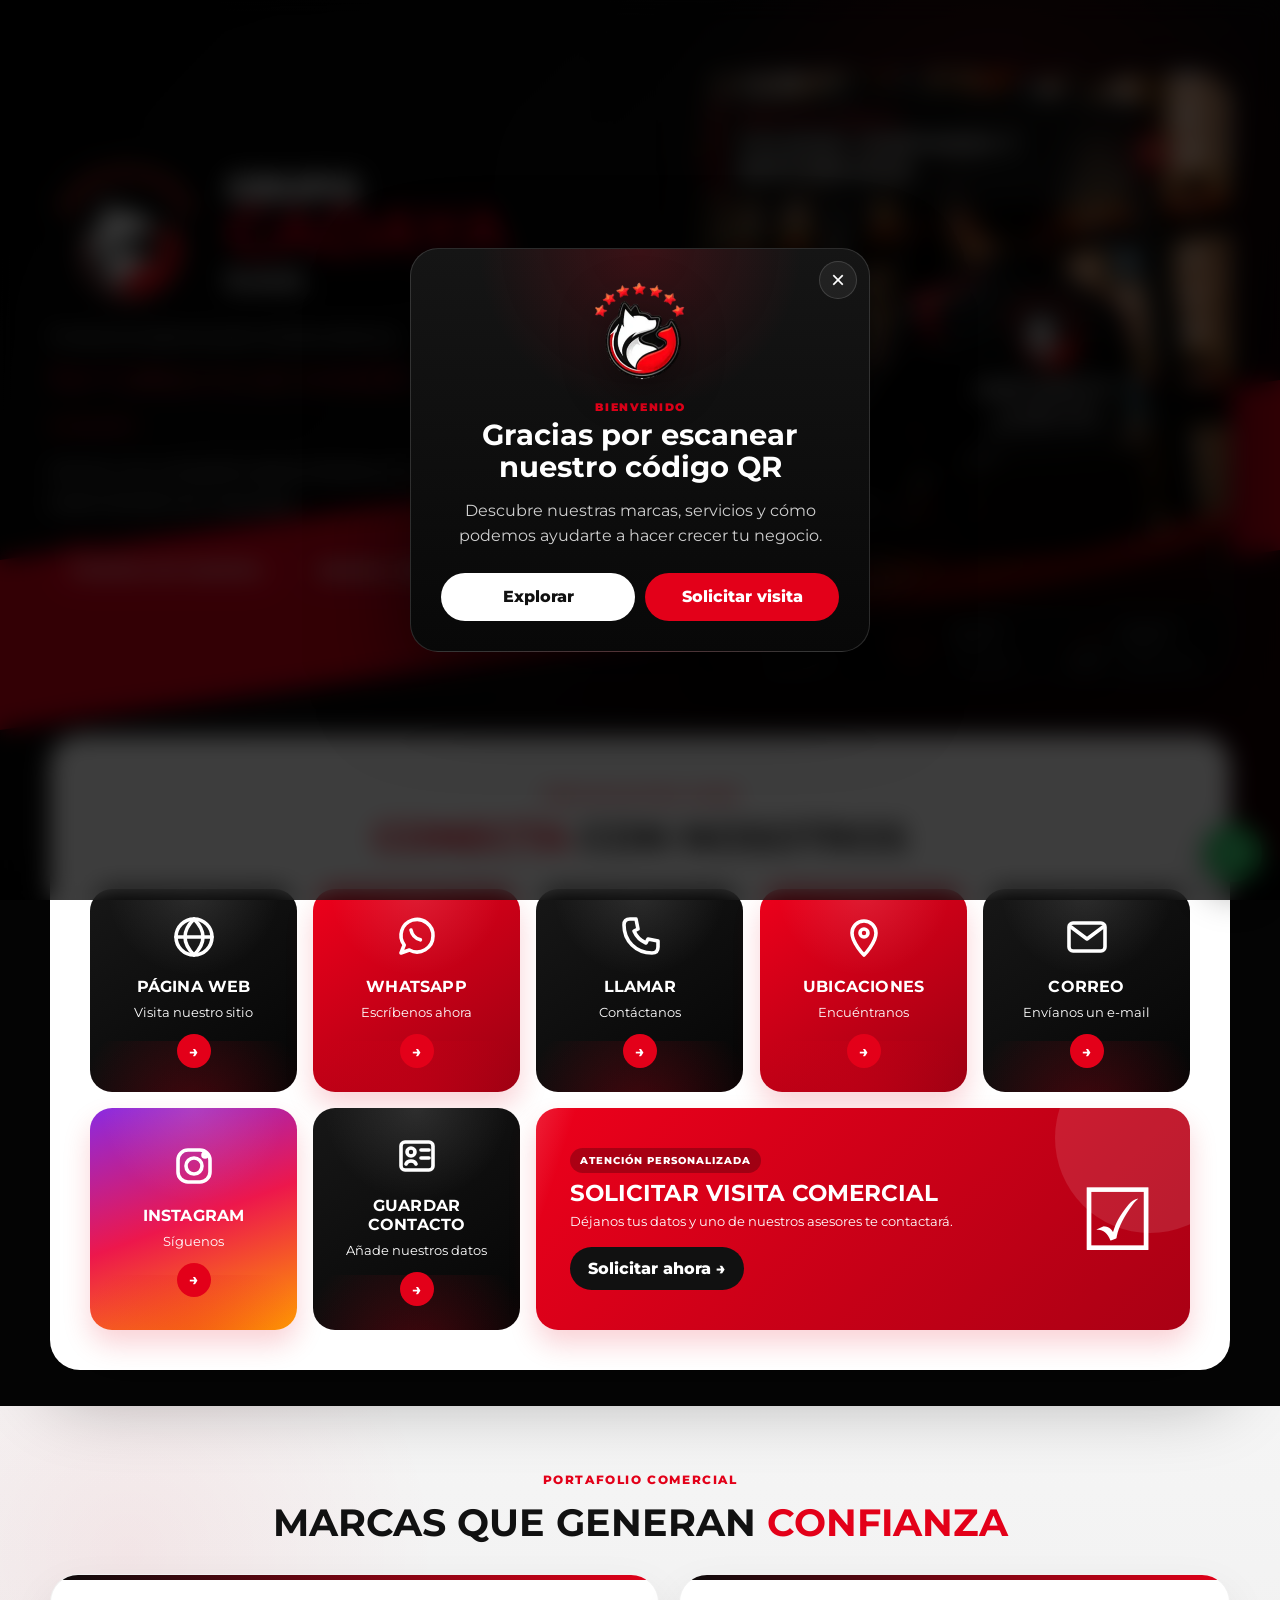
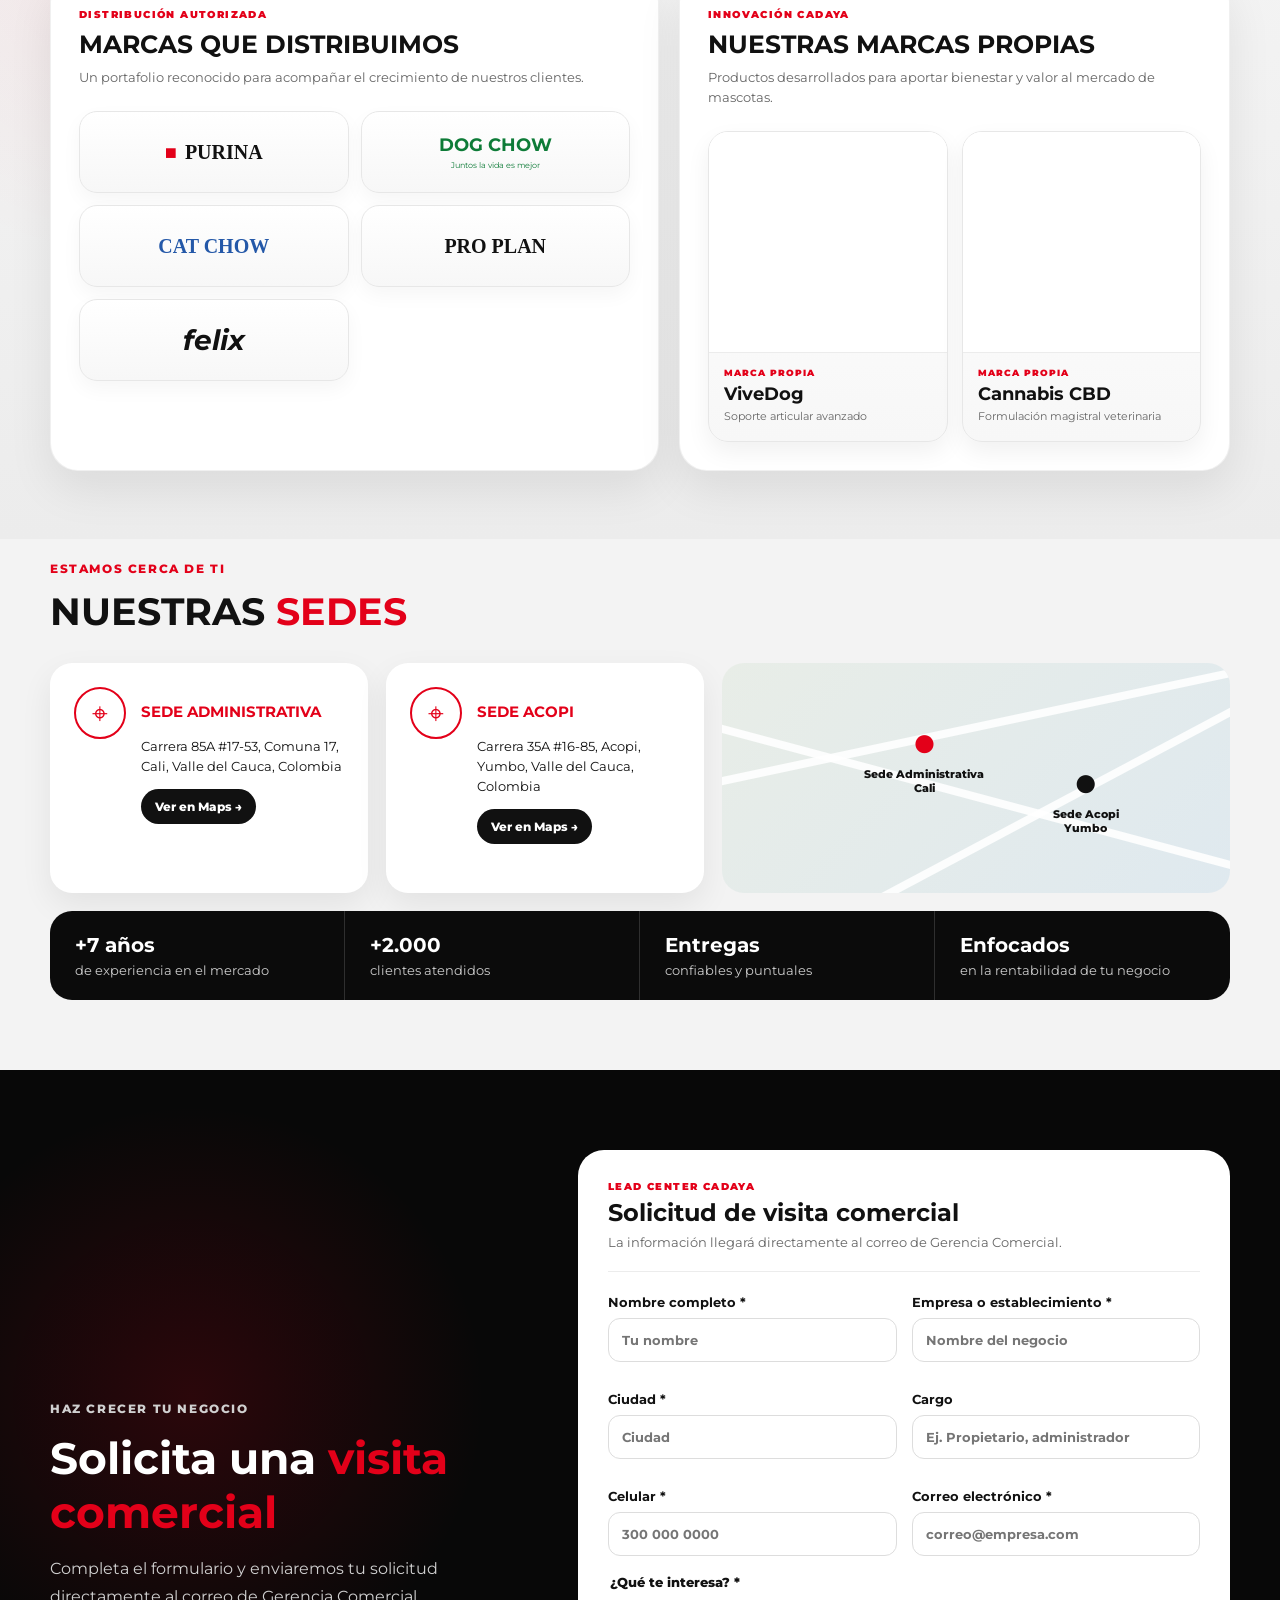
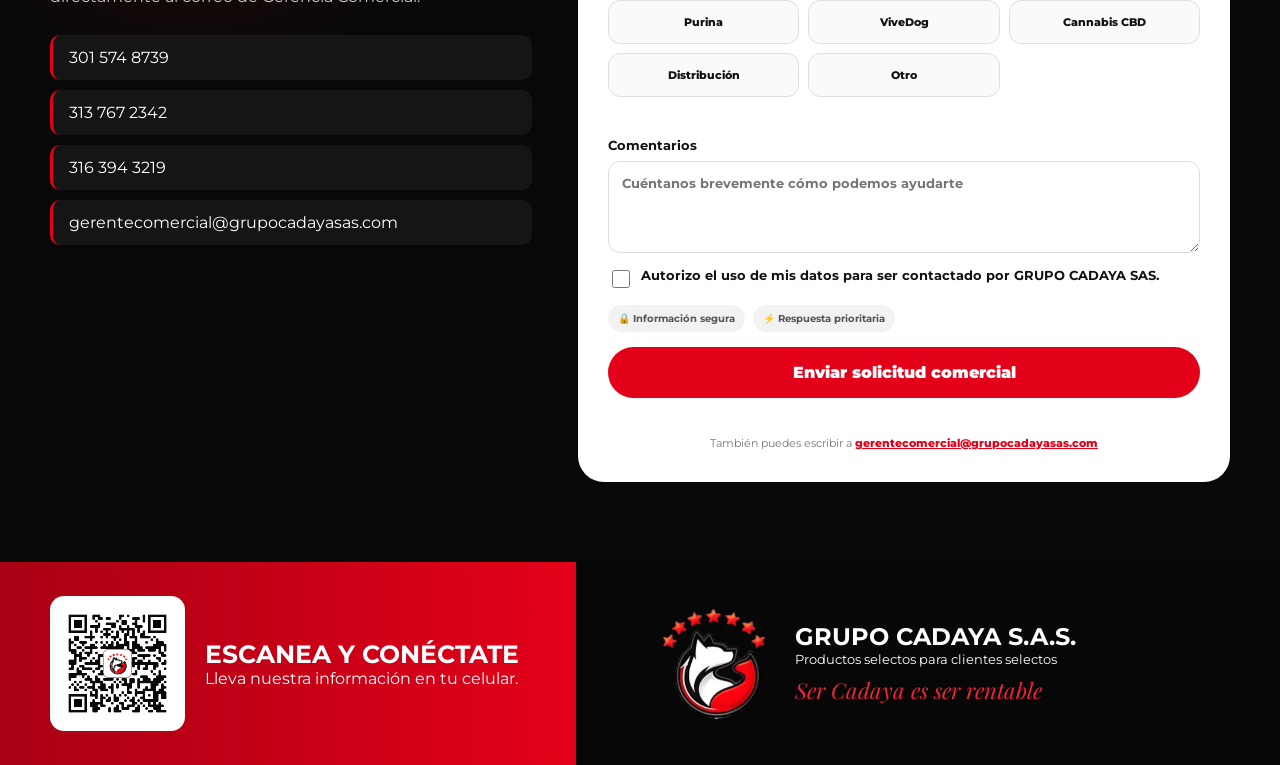
==== commit 6e7b4a80: "ok" ====
--- a/index.html
+++ b/index.html
@@ -4,6 +4,7 @@
   <meta charset="UTF-8" />
   <meta name="viewport" content="width=device-width, initial-scale=1, viewport-fit=cover" />
   <meta name="theme-color" content="#080808" />
+  <meta name="cadaya-version" content="V15-20260710" />
   <meta http-equiv="Cache-Control" content="no-cache, no-store, must-revalidate" />
   <meta http-equiv="Pragma" content="no-cache" />
   <meta http-equiv="Expires" content="0" />
@@ -17,25 +18,59 @@
   <meta property="og:type" content="website" />
   <meta property="og:title" content="GRUPO CADAYA S.A.S. | Cadaya Connect" />
   <meta property="og:description" content="Productos selectos para clientes selectos. Ser Cadaya es ser rentable." />
-  <meta property="og:image" content="assets/og-cadaya.jpg" />
+  <meta property="og:image" content="https://grupocadayasas.github.io/connect/assets/og-cadaya-v14.webp" />
   <meta name="twitter:card" content="summary_large_image" />
+  <link rel="canonical" href="https://grupocadayasas.github.io/connect/" />
+  <link rel="preload" as="image" href="assets/hero-bodega-v14.webp" fetchpriority="high" />
   <link rel="manifest" href="manifest.webmanifest" />
   <link rel="apple-touch-icon" href="assets/icon-192.png" />
   <link rel="icon" type="image/png" href="assets/icon-192.png" />
 
+  <link rel="preconnect" href="https://formsubmit.co">
   <link rel="preconnect" href="https://fonts.googleapis.com">
   <link rel="preconnect" href="https://fonts.gstatic.com" crossorigin>
   <link href="https://fonts.googleapis.com/css2?family=Montserrat:wght@400;500;600;700;800;900&family=Playfair+Display:ital,wght@1,600&display=swap" rel="stylesheet">
-  <link rel="stylesheet" href="styles-cadaya-v3.css?v=20260710-12" />
+  <link rel="stylesheet" href="styles-cadaya-v3.css?v=20260710-15" />
+  <script type="application/ld+json">
+{
+  "@context": "https://schema.org",
+  "@type": "Organization",
+  "name": "GRUPO CADAYA SAS",
+  "url": "https://www.grupocadayasas.com",
+  "logo": "https://grupocadayasas.github.io/connect/assets/logo-cadaya.png",
+  "email": "mailto:gerentecomercial@grupocadayasas.com",
+  "telephone": "+573015748739",
+  "sameAs": [
+    "https://www.instagram.com/grupo_cadaya_s.a.s/"
+  ],
+  "address": [
+    {
+      "@type": "PostalAddress",
+      "streetAddress": "Carrera 85A #17-53",
+      "addressLocality": "Cali",
+      "addressRegion": "Valle del Cauca",
+      "addressCountry": "CO"
+    },
+    {
+      "@type": "PostalAddress",
+      "streetAddress": "Carrera 35A #16-85, Acopi",
+      "addressLocality": "Yumbo",
+      "addressRegion": "Valle del Cauca",
+      "addressCountry": "CO"
+    }
+  ]
+}
+  </script>
 </head>
 <body>
+  <noscript><div class="noscript-message">Para utilizar todas las funciones de CADAYA CONNECT, activa JavaScript en tu navegador.</div></noscript>
   <div class="intro-screen" id="introScreen" aria-hidden="true">
     <img src="assets/logo-cadaya.png" alt="">
     <p>Productos selectos para clientes selectos</p>
     <span>Ser Cadaya es ser rentable</span>
   </div>
 
-  <a class="floating-wa" href="https://wa.me/573015748739?text=Hola%20GRUPO%20CADAYA%20SAS.%20Los%20contacto%20desde%20su%20landing%20digital." target="_blank" rel="noopener" aria-label="WhatsApp">✆</a>
+  <a class="floating-wa" href="https://wa.me/573015748739?text=Hola%20GRUPO%20CADAYA%20SAS.%20Los%20contacto%20desde%20su%20landing%20digital." target="_blank" rel="noopener" aria-label="Abrir WhatsApp de GRUPO CADAYA SAS">✆</a>
 
   
   <div class="welcome-modal" id="welcomeModal" aria-hidden="true">
@@ -86,7 +121,7 @@
 
         <div class="hero-visual reveal">
           <figure class="hero-photo">
-            <img src="assets/hero-bodega-v3.jpg?v=20260710-3" alt="Operación logística de GRUPO CADAYA SAS en bodega">
+            <img src="assets/hero-bodega-v14.webp?v=20260710-14" fetchpriority="high" decoding="async" alt="Operación logística de GRUPO CADAYA SAS en bodega">
             <div class="hero-photo-shade"></div>
             <figcaption>
               <span>Operación logística</span>
@@ -129,7 +164,7 @@
 <svg viewBox="0 0 24 24"><path d="M12 21s6-6.1 6-11a6 6 0 1 0-12 0c0 4.9 6 11 6 11Z"/><circle cx="12" cy="10" r="2"/></svg>
 </span><strong>Ubicaciones</strong><small>Encuéntranos</small><b>→</b>
           </a>
-          <a class="connect-card black reveal" href="mailto:gerenciacomercial@grupocadayasas.com">
+          <a class="connect-card black reveal" href="mailto:gerentecomercial@grupocadayasas.com">
             <span class="icon svg-icon" aria-hidden="true">
 <svg viewBox="0 0 24 24"><rect x="3" y="5" width="18" height="14" rx="2"/><path d="m4 7 8 6 8-6"/></svg>
 </span><strong>Correo</strong><small>Envíanos un e-mail</small><b>→</b>
@@ -192,7 +227,7 @@
             <div class="owned-product-grid">
               <figure class="product-card">
                 <div class="product-image-wrap">
-                  <img src="assets/vivedog-product.jpg" alt="ViveDog, soporte articular avanzado">
+                  <img src="assets/vivedog-product-v14.webp" loading="lazy" decoding="async" alt="ViveDog, soporte articular avanzado">
                 </div>
                 <figcaption>
                   <span>Marca propia</span>
@@ -203,7 +238,7 @@
 
               <figure class="product-card">
                 <div class="product-image-wrap">
-                  <img src="assets/cannabis-product.jpg" alt="Cannabis CBD veterinario">
+                  <img src="assets/cannabis-product-v14.webp" loading="lazy" decoding="async" alt="Cannabis CBD veterinario">
                 </div>
                 <figcaption>
                   <span>Marca propia</span>
@@ -269,7 +304,7 @@
             <span>301 574 8739</span>
             <span>313 767 2342</span>
             <span>316 394 3219</span>
-            <span>gerenciacomercial@grupocadayasas.com</span>
+            <span>gerentecomercial@grupocadayasas.com</span>
           </div>
         </div>
 
@@ -281,7 +316,7 @@
 <label>Empresa o establecimiento *<input id="empresa" required autocomplete="organization" placeholder="Nombre del negocio"></label>
 <label>Ciudad *<input id="ciudad" required autocomplete="address-level2" placeholder="Ciudad"></label>
 <label>Cargo<input id="cargo" autocomplete="organization-title" placeholder="Ej. Propietario, administrador"></label>
-<label>Celular *<input id="telefono" type="tel" inputmode="tel" required autocomplete="tel" placeholder="300 000 0000"></label>
+<label>Celular *<input id="telefono" type="tel" inputmode="tel" required autocomplete="tel" minlength="7" maxlength="20" placeholder="300 000 0000"></label>
 <label>Correo electrónico *<input id="correo" type="email" required autocomplete="email" placeholder="correo@empresa.com"></label>
 </div>
 <fieldset class="interest-fieldset"><legend>¿Qué te interesa? *</legend>
@@ -295,8 +330,8 @@
 <label>Comentarios<textarea id="comentarios" rows="4" placeholder="Cuéntanos brevemente cómo podemos ayudarte"></textarea></label>
 <label class="check"><input id="autorizacion" type="checkbox" required><span>Autorizo el uso de mis datos para ser contactado por GRUPO CADAYA SAS.</span></label>
 <div class="lead-meta"><span>🔒 Información segura</span><span>⚡ Respuesta prioritaria</span></div>
-<button id="submitLead" type="submit"><span class="button-label">Enviar solicitud comercial</span><span class="button-loader" aria-hidden="true"></span></button>
-<p class="form-status" id="formStatus" role="status" aria-live="polite"></p><p class="form-fallback">También puedes escribir a <a href="mailto:gerenciacomercial@grupocadayasas.com">gerenciacomercial@grupocadayasas.com</a></p>
+<button id="submitLead" type="submit" aria-describedby="formStatus"><span class="button-label">Enviar solicitud comercial</span><span class="button-loader" aria-hidden="true"></span></button>
+<p class="form-status" id="formStatus" role="status" aria-live="polite"></p><p class="form-fallback">También puedes escribir a <a href="mailto:gerentecomercial@grupocadayasas.com">gerentecomercial@grupocadayasas.com</a></p>
 </form>
       </div>
     </section>
@@ -322,7 +357,7 @@
   </main>
 
 
-  <nav class="mobile-action-bar" aria-label="Acciones rápidas">
+  <nav class="mobile-action-bar" aria-label="Acciones rápidas de contacto">
     <a href="https://wa.me/573015748739?text=Hola%20GRUPO%20CADAYA%20SAS." target="_blank" rel="noopener">
       <span>💬</span><small>WhatsApp</small>
     </a>
@@ -337,6 +372,7 @@
     </a>
   </nav>
 
-  <script src="app-cadaya-v3.js?v=20260710-12"></script>
+  <script src="site-config.js?v=20260710-15"></script>
+  <script src="app-cadaya-v3.js?v=20260710-15"></script>
 </body>
 </html>
--- a/styles-cadaya-v3.css
+++ b/styles-cadaya-v3.css
@@ -1,4 +1,4 @@
-*{box-sizing:border-box}html{scroll-behavior:smooth}body{margin:0;font-family:Montserrat,Arial,sans-serif;background:#050505;color:#111;overflow-x:hidden}.shell{width:min(1180px,calc(100% - 32px));margin:auto}.intro-screen{position:fixed;inset:0;z-index:9999;background:#050505;display:flex;flex-direction:column;align-items:center;justify-content:center;color:white;transition:opacity .6s ease,visibility .6s ease}.intro-screen.hide{opacity:0;visibility:hidden}.intro-screen img{width:160px;filter:drop-shadow(0 0 26px rgba(230,0,20,.42));animation:pulse 1.5s ease-in-out infinite}.intro-screen p{font-weight:700;letter-spacing:.4px}.intro-screen span{font-family:"Playfair Display";font-style:italic;color:#e30019;font-size:26px}.hero{position:relative;min-height:930px;background:radial-gradient(circle at 77% 20%,rgba(214,0,25,.25),transparent 25%),linear-gradient(135deg,#030303 0%,#0c0c0c 48%,#1b0003 100%);color:#fff;overflow:hidden}.hero:after{content:"";position:absolute;left:-8%;right:-8%;bottom:220px;height:170px;background:#d50017;transform:skewY(-8deg);z-index:0}.hero-overlay{position:absolute;inset:0;background:linear-gradient(90deg,rgba(0,0,0,.2),transparent 55%)}.hero-grid{position:relative;z-index:2;display:grid;grid-template-columns:1.05fr .95fr;gap:40px;padding-top:72px}.brand-row{display:flex;align-items:center;gap:22px}.brand-row img{width:155px}.brand-row div{display:flex;flex-direction:column;line-height:.86}.brand-top{font-size:34px;font-weight:900}.brand-row strong{font-size:64px;color:#e30019}.brand-row small{font-size:26px;font-weight:800;margin-top:10px}.tagline{font-size:17px;margin:18px 0 8px}.script{font-family:"Playfair Display";font-size:31px;color:#ef152c;margin:0}.hero-line{width:85px;height:4px;background:#e30019;margin:28px 0}.hero-text{font-size:18px;line-height:1.75;max-width:620px;color:#ededed}.hero-cta{display:flex;gap:12px;margin-top:26px}.btn{display:inline-flex;padding:15px 22px;border-radius:999px;text-decoration:none;font-weight:800}.btn-red{background:#e30019;color:white}.btn-ghost{border:1px solid rgba(255,255,255,.35);color:white}.hero-visual{display:flex;align-items:flex-end}.warehouse-card{position:relative;width:100%;height:610px;border-radius:28px;background:linear-gradient(180deg,#2b211b,#0a0a0a);overflow:hidden;box-shadow:0 35px 80px rgba(0,0,0,.55)}.warehouse-lines{position:absolute;inset:0;background:repeating-linear-gradient(90deg,transparent 0 70px,rgba(255,255,255,.07) 72px 74px),repeating-linear-gradient(0deg,transparent 0 70px,rgba(255,255,255,.05) 72px 74px)}.glow{position:absolute;width:300px;height:300px;border-radius:50%;background:rgba(255,79,0,.23);filter:blur(60px);right:-40px;bottom:20px}.forklift-shape .body{position:absolute;right:20px;bottom:25px;width:300px;height:145px;background:linear-gradient(140deg,#bd0015,#f22410);border-radius:30px 50px 18px 18px}.forklift-shape .mast{position:absolute;right:190px;top:28px;width:30px;height:440px;background:#111;box-shadow:55px 0 0 #111}.forklift-shape .seat{position:absolute;right:80px;bottom:160px;width:120px;height:125px;background:#151515;border-radius:18px}.wheel{position:absolute;bottom:0;width:92px;height:92px;background:#090909;border:12px solid #202020;border-radius:50%}.wheel-a{right:55px}.wheel-b{right:240px}.operator{position:absolute;right:110px;bottom:210px;width:130px;height:250px}.operator .head{width:58px;height:68px;background:#9a644d;border-radius:45%;margin:auto}.operator .cap{position:absolute;top:-8px;left:32px;width:70px;height:26px;background:#090909;border-radius:30px 30px 8px 8px}.operator .torso{height:185px;background:#111;border-radius:40px 40px 12px 12px;border-left:7px solid #e30019;border-right:7px solid #e30019;padding-top:48px}.operator .torso img{width:76px;display:block;margin:auto}.values{position:relative;z-index:3;margin-top:48px;display:grid;grid-template-columns:repeat(3,1fr);background:linear-gradient(180deg,#171717,#090909);border:1px solid rgba(255,255,255,.14);border-radius:26px;overflow:hidden}.values article{display:flex;gap:16px;padding:26px;color:white}.values article:not(:last-child){border-right:1px solid rgba(227,0,25,.5)}.value-icon{width:56px;height:56px;border:2px solid #e30019;border-radius:18px;display:grid;place-items:center;font-size:24px;color:#fff;flex:0 0 auto}.values strong,.values span{display:block}.values strong{text-transform:uppercase}.values span{color:#cfcfcf;font-size:13px;line-height:1.55;margin-top:6px}.connect-section{position:relative;z-index:4;margin-top:-145px;padding:0 0 36px}.connect-section .shell{background:white;border-radius:30px;padding:40px;box-shadow:0 25px 75px rgba(0,0,0,.32)}.section-title{text-align:center}.section-title p,.overline{color:#e30019;font-weight:800;text-transform:uppercase;font-size:12px;letter-spacing:1.6px}.section-title h2{font-size:38px;text-transform:uppercase;margin:8px 0 28px}.section-title h2 span,.mini-title span,.section-title.left h2 span,.form-copy h2 span{color:#e30019}.connect-grid{display:grid;grid-template-columns:repeat(5,1fr);gap:16px}.connect-card{min-height:190px;border-radius:22px;color:white;text-decoration:none;padding:24px;display:flex;flex-direction:column;justify-content:center;align-items:center;text-align:center;transition:transform .2s ease,box-shadow .2s ease}.connect-card:hover{transform:translateY(-6px);box-shadow:0 16px 35px rgba(0,0,0,.2)}.connect-card.black{background:linear-gradient(145deg,#171717,#050505)}.connect-card.red{background:linear-gradient(145deg,#ee001b,#9c0012)}.connect-card.instagram{background:linear-gradient(160deg,#8a2be2,#ed174c,#ff9d00)}.connect-card .icon{font-size:44px}.connect-card strong{margin-top:16px;text-transform:uppercase}.connect-card small{margin-top:8px}.connect-card b{margin-top:14px;background:#e30019;width:34px;height:34px;border-radius:50%;display:grid;place-items:center}.visit-banner{grid-column:3/6;background:linear-gradient(135deg,#ed001b,#a90014);color:white;border-radius:22px;text-decoration:none;padding:28px 34px;display:flex;align-items:center;justify-content:space-between}.visit-banner span,.visit-banner small{display:block}.visit-banner strong{display:block;font-size:23px;text-transform:uppercase;margin:6px 0}.visit-banner em{display:inline-block;background:#111;border-radius:999px;padding:12px 18px;margin-top:18px;font-style:normal;font-weight:800}.clipboard{font-size:86px}.brands-section{background:#f3f3f3;padding:18px 0 60px}.brands-panel{display:grid;grid-template-columns:1fr 1px 1fr;gap:34px;background:white;border-radius:28px;padding:34px;box-shadow:0 14px 40px rgba(0,0,0,.08)}.brands-divider{background:#ddd}.mini-title{text-align:center;font-weight:900;font-size:20px;text-transform:uppercase}.brand-logos{display:grid;grid-template-columns:repeat(3,1fr);gap:18px;align-items:center}.logo-word{min-height:66px;border:1px solid #eee;border-radius:14px;display:grid;place-items:center;font-weight:900}.purina{font-family:serif;font-size:22px}.dogchow{color:#0d7b37}.catchow{color:#2058a8;font-family:serif}.proplan{font-family:serif;font-size:23px}.felix{font-style:italic;font-size:30px}.owned-brands{display:grid;grid-template-columns:1fr 1fr;gap:20px}.owned-brands figure{margin:0;text-align:center}.owned-brands img{width:100%;height:190px;object-fit:contain;border-radius:18px}.owned-brands figcaption{font-weight:800;margin-top:8px}.locations-section{background:#f3f3f3;padding:10px 0 70px}.section-title.left{text-align:left}.location-grid{display:grid;grid-template-columns:1fr 1fr 1.6fr;gap:18px}.location-card{background:white;border-radius:22px;padding:24px;display:flex;gap:15px;box-shadow:0 12px 32px rgba(0,0,0,.07)}.pin{width:52px;height:52px;border:2px solid #e30019;border-radius:50%;display:grid;place-items:center;color:#e30019;font-size:28px;flex:0 0 auto}.location-card h3{text-transform:uppercase;font-size:15px;color:#e30019}.location-card p{font-size:13px;line-height:1.55}.location-card a{display:inline-block;background:#111;color:#fff;text-decoration:none;border-radius:999px;padding:10px 14px;font-size:12px;font-weight:800}.map-art{min-height:230px;border-radius:22px;position:relative;overflow:hidden;background:linear-gradient(135deg,#e8ede7,#dfe9ef)}.road{position:absolute;height:8px;background:rgba(255,255,255,.9);width:130%;transform:rotate(-12deg);left:-15%}.r1{top:60px}.r2{top:130px;transform:rotate(15deg)}.r3{top:180px;transform:rotate(-28deg)}.map-pin{position:absolute;font-size:42px;color:#e30019;text-align:center}.map-pin span{display:block;font-size:11px;color:#111;font-weight:800}.p1{left:28%;top:52px}.p2{right:22%;top:92px;color:#111}.stats{margin-top:18px;background:#0b0b0b;color:white;border-radius:22px;display:grid;grid-template-columns:repeat(4,1fr);overflow:hidden}.stats div{padding:22px 25px}.stats div:not(:last-child){border-right:1px solid rgba(255,255,255,.15)}.stats strong,.stats span{display:block}.stats strong{font-size:20px}.stats span{font-size:13px;color:#ccc;margin-top:5px}.form-section{background:radial-gradient(circle at 15% 30%,rgba(227,0,25,.16),transparent 22%),#080808;color:white;padding:80px 0}.form-grid-wrap{display:grid;grid-template-columns:.85fr 1.15fr;gap:46px;align-items:center}.form-copy h2{font-size:44px;margin:8px 0 16px}.form-copy>p{line-height:1.7;color:#d0d0d0}.contact-list{display:grid;gap:10px;margin-top:25px}.contact-list span{padding:13px 16px;background:#151515;border-left:3px solid #e30019;border-radius:10px}.visit-form{background:white;color:#111;border-radius:26px;padding:30px}.field-grid{display:grid;grid-template-columns:1fr 1fr;gap:15px}.visit-form label{display:grid;gap:8px;font-size:13px;font-weight:700;margin-bottom:14px}.visit-form input,.visit-form textarea{width:100%;border:1px solid #ddd;border-radius:12px;padding:13px;font:inherit}.visit-form input:focus,.visit-form textarea:focus{outline:3px solid rgba(227,0,25,.12);border-color:#e30019}.check{display:flex!important;grid-template-columns:none!important;align-items:flex-start;gap:10px}.check input{width:18px;height:18px}.visit-form button{width:100%;border:0;border-radius:999px;background:#e30019;color:white;padding:16px;font:inherit;font-weight:900;cursor:pointer}.visit-form button:hover{background:#b90015}footer{background:linear-gradient(90deg,#a90014,#e30019 45%,#070707 45%);padding:34px 0;color:white}.footer-grid{display:grid;grid-template-columns:1fr 1fr;gap:30px;align-items:center}.qr-card,.footer-brand{display:flex;align-items:center;gap:20px}.qr-card img{width:135px;border-radius:14px;background:white;padding:8px}.qr-card strong,.qr-card span,.footer-brand strong,.footer-brand span,.footer-brand em{display:block}.qr-card strong{font-size:25px;text-transform:uppercase}.footer-brand img{width:120px}.footer-brand strong{font-size:24px}.footer-brand span{font-size:13px}.footer-brand em{font-family:"Playfair Display";color:#ef243a;font-size:22px;margin-top:8px}.floating-wa{position:fixed;right:18px;bottom:18px;z-index:500;width:58px;height:58px;background:#25D366;color:white;border-radius:50%;display:grid;place-items:center;text-decoration:none;font-size:27px;box-shadow:0 15px 35px rgba(0,0,0,.35)}.reveal{opacity:0;transform:translateY(26px);transition:opacity .7s ease,transform .7s ease}.reveal.show{opacity:1;transform:none}@keyframes pulse{50%{transform:scale(1.06)}}@media(max-width:900px){.hero{min-height:auto;padding-bottom:240px}.hero-grid{grid-template-columns:1fr}.hero-visual{display:none}.values{grid-template-columns:1fr}.values article:not(:last-child){border-right:0;border-bottom:1px solid rgba(227,0,25,.5)}.connect-section{margin-top:-180px}.connect-grid{grid-template-columns:repeat(2,1fr)}.visit-banner{grid-column:1/3}.brands-panel{grid-template-columns:1fr}.brands-divider{height:1px}.location-grid{grid-template-columns:1fr}.stats{grid-template-columns:1fr 1fr}.form-grid-wrap{grid-template-columns:1fr}.footer-grid{grid-template-columns:1fr}}@media(max-width:600px){.shell{width:min(100% - 18px,1180px)}.hero-grid{padding-top:28px}.brand-row img{width:95px}.brand-top{font-size:22px}.brand-row strong{font-size:42px}.brand-row small{font-size:18px}.hero-copy{text-align:left}.script{font-size:24px}.hero-text{font-size:15px}.hero-cta{flex-direction:column}.connect-section .shell{padding:20px}.connect-grid{grid-template-columns:1fr}.visit-banner{grid-column:1;align-items:flex-start}.clipboard{display:none}.connect-card{min-height:150px}.brand-logos{grid-template-columns:1fr 1fr}.owned-brands{grid-template-columns:1fr}.field-grid{grid-template-columns:1fr}.stats{grid-template-columns:1fr}.stats div:not(:last-child){border-right:0;border-bottom:1px solid rgba(255,255,255,.15)}.form-copy h2{font-size:34px}.footer-grid{grid-template-columns:1fr}.qr-card,.footer-brand{flex-direction:column;text-align:center}footer{background:linear-gradient(180deg,#c50016 0 48%,#070707 48%)}}
+*{box-sizing:border-box}html{scroll-behavior:smooth}body{margin:0;font-family:Montserrat,Arial,sans-serif;background:#050505;color:#111;overflow-x:hidden}.shell{width:min(1180px,calc(100% - 32px));margin:auto}.intro-screen{position:fixed;inset:0;z-index:9999;background:#050505;display:flex;flex-direction:column;align-items:center;justify-content:center;color:white;transition:opacity .6s ease,visibility .6s ease}.intro-screen.hide{opacity:0;visibility:hidden}.intro-screen img{width:160px;filter:drop-shadow(0 0 26px rgba(230,0,20,.42));animation:pulse 1.5s ease-in-out infinite}.intro-screen p{font-weight:700;letter-spacing:.4px}.intro-screen span{font-family:"Playfair Display";font-style:italic;color:#e30019;font-size:26px}.hero{position:relative;min-height:930px;background:radial-gradient(circle at 77% 20%,rgba(214,0,25,.25),transparent 25%),linear-gradient(135deg,#030303 0%,#0c0c0c 48%,#1b0003 100%);color:#fff;overflow:hidden}.hero:after{content:"";position:absolute;left:-8%;right:-8%;bottom:220px;height:170px;background:#d50017;transform:skewY(-8deg);z-index:0}.hero-overlay{position:absolute;inset:0;background:linear-gradient(90deg,rgba(0,0,0,.2),transparent 55%)}.hero-grid{position:relative;z-index:2;display:grid;grid-template-columns:1.05fr .95fr;gap:40px;padding-top:72px}.brand-row{display:flex;align-items:center;gap:22px}.brand-row img{width:155px}.brand-row div{display:flex;flex-direction:column;line-height:.86}.brand-top{font-size:34px;font-weight:900}.brand-row strong{font-size:64px;color:#e30019}.brand-row small{font-size:26px;font-weight:800;margin-top:10px}.tagline{font-size:17px;margin:18px 0 8px}.script{font-family:"Playfair Display";font-size:31px;color:#ef152c;margin:0}.hero-line{width:85px;height:4px;background:#e30019;margin:28px 0}.hero-text{font-size:18px;line-height:1.75;max-width:620px;color:#ededed}.hero-cta{display:flex;gap:12px;margin-top:26px}.btn{display:inline-flex;padding:15px 22px;border-radius:999px;text-decoration:none;font-weight:800}.btn-red{background:#e30019;color:white}.btn-ghost{border:1px solid rgba(255,255,255,.35);color:white}.hero-visual{display:flex;align-items:flex-end}.warehouse-card{position:relative;width:100%;height:610px;border-radius:28px;background:linear-gradient(180deg,#2b211b,#0a0a0a);overflow:hidden;box-shadow:0 35px 80px rgba(0,0,0,.55)}.warehouse-lines{position:absolute;inset:0;background:repeating-linear-gradient(90deg,transparent 0 70px,rgba(255,255,255,.07) 72px 74px),repeating-linear-gradient(0deg,transparent 0 70px,rgba(255,255,255,.05) 72px 74px)}.glow{position:absolute;width:300px;height:300px;border-radius:50%;background:rgba(255,79,0,.23);filter:blur(60px);right:-40px;bottom:20px}.forklift-shape .body{position:absolute;right:20px;bottom:25px;width:300px;height:145px;background:linear-gradient(140deg,#bd0015,#f22410);border-radius:30px 50px 18px 18px}.forklift-shape .mast{position:absolute;right:190px;top:28px;width:30px;height:440px;background:#111;box-shadow:55px 0 0 #111}.forklift-shape .seat{position:absolute;right:80px;bottom:160px;width:120px;height:125px;background:#151515;border-radius:18px}.wheel{position:absolute;bottom:0;width:92px;height:92px;background:#090909;border:12px solid #202020;border-radius:50%}.wheel-a{right:55px}.wheel-b{right:240px}.operator{position:absolute;right:110px;bottom:210px;width:130px;height:250px}.operator .head{width:58px;height:68px;background:#9a644d;border-radius:45%;margin:auto}.operator .cap{position:absolute;top:-8px;left:32px;width:70px;height:26px;background:#090909;border-radius:30px 30px 8px 8px}.operator .torso{height:185px;background:#111;border-radius:40px 40px 12px 12px;border-left:7px solid #e30019;border-right:7px solid #e30019;padding-top:48px}.operator .torso img{width:76px;display:block;margin:auto}.connect-section{position:relative;z-index:4;margin-top:-145px;padding:0 0 36px}.connect-section .shell{background:white;border-radius:30px;padding:40px;box-shadow:0 25px 75px rgba(0,0,0,.32)}.section-title{text-align:center}.section-title p,.overline{color:#e30019;font-weight:800;text-transform:uppercase;font-size:12px;letter-spacing:1.6px}.section-title h2{font-size:38px;text-transform:uppercase;margin:8px 0 28px}.section-title h2 span,.mini-title span,.section-title.left h2 span,.form-copy h2 span{color:#e30019}.connect-grid{display:grid;grid-template-columns:repeat(5,1fr);gap:16px}.connect-card{min-height:190px;border-radius:22px;color:white;text-decoration:none;padding:24px;display:flex;flex-direction:column;justify-content:center;align-items:center;text-align:center;transition:transform .2s ease,box-shadow .2s ease}.connect-card:hover{transform:translateY(-6px);box-shadow:0 16px 35px rgba(0,0,0,.2)}.connect-card.black{background:linear-gradient(145deg,#171717,#050505)}.connect-card.red{background:linear-gradient(145deg,#ee001b,#9c0012)}.connect-card.instagram{background:linear-gradient(160deg,#8a2be2,#ed174c,#ff9d00)}.connect-card .icon{font-size:44px}.connect-card strong{margin-top:16px;text-transform:uppercase}.connect-card small{margin-top:8px}.connect-card b{margin-top:14px;background:#e30019;width:34px;height:34px;border-radius:50%;display:grid;place-items:center}.visit-banner{grid-column:3/6;background:linear-gradient(135deg,#ed001b,#a90014);color:white;border-radius:22px;text-decoration:none;padding:28px 34px;display:flex;align-items:center;justify-content:space-between}.visit-banner span,.visit-banner small{display:block}.visit-banner strong{display:block;font-size:23px;text-transform:uppercase;margin:6px 0}.visit-banner em{display:inline-block;background:#111;border-radius:999px;padding:12px 18px;margin-top:18px;font-style:normal;font-weight:800}.clipboard{font-size:86px}.brands-section{background:#f3f3f3;padding:18px 0 60px}.brands-panel{display:grid;grid-template-columns:1fr 1px 1fr;gap:34px;background:white;border-radius:28px;padding:34px;box-shadow:0 14px 40px rgba(0,0,0,.08)}.brands-divider{background:#ddd}.mini-title{text-align:center;font-weight:900;font-size:20px;text-transform:uppercase}.brand-logos{display:grid;grid-template-columns:repeat(3,1fr);gap:18px;align-items:center}.logo-word{min-height:66px;border:1px solid #eee;border-radius:14px;display:grid;place-items:center;font-weight:900}.purina{font-family:serif;font-size:22px}.dogchow{color:#0d7b37}.catchow{color:#2058a8;font-family:serif}.proplan{font-family:serif;font-size:23px}.felix{font-style:italic;font-size:30px}.owned-brands{display:grid;grid-template-columns:1fr 1fr;gap:20px}.owned-brands figure{margin:0;text-align:center}.owned-brands img{width:100%;height:190px;object-fit:contain;border-radius:18px}.owned-brands figcaption{font-weight:800;margin-top:8px}.locations-section{background:#f3f3f3;padding:10px 0 70px}.section-title.left{text-align:left}.location-grid{display:grid;grid-template-columns:1fr 1fr 1.6fr;gap:18px}.location-card{background:white;border-radius:22px;padding:24px;display:flex;gap:15px;box-shadow:0 12px 32px rgba(0,0,0,.07)}.pin{width:52px;height:52px;border:2px solid #e30019;border-radius:50%;display:grid;place-items:center;color:#e30019;font-size:28px;flex:0 0 auto}.location-card h3{text-transform:uppercase;font-size:15px;color:#e30019}.location-card p{font-size:13px;line-height:1.55}.location-card a{display:inline-block;background:#111;color:#fff;text-decoration:none;border-radius:999px;padding:10px 14px;font-size:12px;font-weight:800}.map-art{min-height:230px;border-radius:22px;position:relative;overflow:hidden;background:linear-gradient(135deg,#e8ede7,#dfe9ef)}.road{position:absolute;height:8px;background:rgba(255,255,255,.9);width:130%;transform:rotate(-12deg);left:-15%}.r1{top:60px}.r2{top:130px;transform:rotate(15deg)}.r3{top:180px;transform:rotate(-28deg)}.map-pin{position:absolute;font-size:42px;color:#e30019;text-align:center}.map-pin span{display:block;font-size:11px;color:#111;font-weight:800}.p1{left:28%;top:52px}.p2{right:22%;top:92px;color:#111}.stats{margin-top:18px;background:#0b0b0b;color:white;border-radius:22px;display:grid;grid-template-columns:repeat(4,1fr);overflow:hidden}.stats div{padding:22px 25px}.stats div:not(:last-child){border-right:1px solid rgba(255,255,255,.15)}.stats strong,.stats span{display:block}.stats strong{font-size:20px}.stats span{font-size:13px;color:#ccc;margin-top:5px}.form-section{background:radial-gradient(circle at 15% 30%,rgba(227,0,25,.16),transparent 22%),#080808;color:white;padding:80px 0}.form-grid-wrap{display:grid;grid-template-columns:.85fr 1.15fr;gap:46px;align-items:center}.form-copy h2{font-size:44px;margin:8px 0 16px}.form-copy>p{line-height:1.7;color:#d0d0d0}.contact-list{display:grid;gap:10px;margin-top:25px}.contact-list span{padding:13px 16px;background:#151515;border-left:3px solid #e30019;border-radius:10px}.visit-form{background:white;color:#111;border-radius:26px;padding:30px}.field-grid{display:grid;grid-template-columns:1fr 1fr;gap:15px}.visit-form label{display:grid;gap:8px;font-size:13px;font-weight:700;margin-bottom:14px}.visit-form input,.visit-form textarea{width:100%;border:1px solid #ddd;border-radius:12px;padding:13px;font:inherit}.visit-form input:focus,.visit-form textarea:focus{outline:3px solid rgba(227,0,25,.12);border-color:#e30019}.check{display:flex!important;grid-template-columns:none!important;align-items:flex-start;gap:10px}.check input{width:18px;height:18px}.visit-form button{width:100%;border:0;border-radius:999px;background:#e30019;color:white;padding:16px;font:inherit;font-weight:900;cursor:pointer}.visit-form button:hover{background:#b90015}footer{background:linear-gradient(90deg,#a90014,#e30019 45%,#070707 45%);padding:34px 0;color:white}.footer-grid{display:grid;grid-template-columns:1fr 1fr;gap:30px;align-items:center}.qr-card,.footer-brand{display:flex;align-items:center;gap:20px}.qr-card img{width:135px;border-radius:14px;background:white;padding:8px}.qr-card strong,.qr-card span,.footer-brand strong,.footer-brand span,.footer-brand em{display:block}.qr-card strong{font-size:25px;text-transform:uppercase}.footer-brand img{width:120px}.footer-brand strong{font-size:24px}.footer-brand span{font-size:13px}.footer-brand em{font-family:"Playfair Display";color:#ef243a;font-size:22px;margin-top:8px}.floating-wa{position:fixed;right:18px;bottom:18px;z-index:500;width:58px;height:58px;background:#25D366;color:white;border-radius:50%;display:grid;place-items:center;text-decoration:none;font-size:27px;box-shadow:0 15px 35px rgba(0,0,0,.35)}.reveal{opacity:0;transform:translateY(26px);transition:opacity .7s ease,transform .7s ease}.reveal.show{opacity:1;transform:none}@keyframes pulse{50%{transform:scale(1.06)}}@media(max-width:900px){.hero{min-height:auto;padding-bottom:240px}.hero-grid{grid-template-columns:1fr}.hero-visual{display:none}.connect-section{margin-top:-180px}.connect-grid{grid-template-columns:repeat(2,1fr)}.visit-banner{grid-column:1/3}.brands-panel{grid-template-columns:1fr}.brands-divider{height:1px}.location-grid{grid-template-columns:1fr}.stats{grid-template-columns:1fr 1fr}.form-grid-wrap{grid-template-columns:1fr}.footer-grid{grid-template-columns:1fr}}@media(max-width:600px){.shell{width:min(100% - 18px,1180px)}.hero-grid{padding-top:28px}.brand-row img{width:95px}.brand-top{font-size:22px}.brand-row strong{font-size:42px}.brand-row small{font-size:18px}.hero-copy{text-align:left}.script{font-size:24px}.hero-text{font-size:15px}.hero-cta{flex-direction:column}.connect-section .shell{padding:20px}.connect-grid{grid-template-columns:1fr}.visit-banner{grid-column:1;align-items:flex-start}.clipboard{display:none}.connect-card{min-height:150px}.brand-logos{grid-template-columns:1fr 1fr}.owned-brands{grid-template-columns:1fr}.field-grid{grid-template-columns:1fr}.stats{grid-template-columns:1fr}.stats div:not(:last-child){border-right:0;border-bottom:1px solid rgba(255,255,255,.15)}.form-copy h2{font-size:34px}.footer-grid{grid-template-columns:1fr}.qr-card,.footer-brand{flex-direction:column;text-align:center}footer{background:linear-gradient(180deg,#c50016 0 48%,#070707 48%)}}
 
 /* CADAYA CONNECT PRO V2 — Hero fotográfico y separación corregida */
 .hero {
@@ -85,10 +85,7 @@
   z-index: 8;
 }
 
-.values {
-  margin-top: 44px;
-  margin-bottom: 0;
-}
+
 
 @media (max-width: 900px) {
   .hero {
@@ -313,30 +310,15 @@
     line-height: 1.25;
   }
 
-  .values {
-    margin-top: 18px;
-    border-radius: 20px;
-  }
-
-  .values article {
-    padding: 18px;
-    align-items: center;
-  }
-
-  .value-icon {
-    width: 46px;
-    height: 46px;
-    border-radius: 14px;
-    font-size: 20px;
-  }
-
-  .values strong {
-    font-size: 13px;
-  }
-
-  .values span {
-    font-size: 12px;
-  }
+  
+
+  
+
+  
+
+  
+
+  
 
   .connect-section {
     margin-top: -110px;
@@ -1702,3 +1684,97 @@
     padding-bottom: 150px;
   }
 }
+
+
+/* V13 — continuidad visual después de eliminar el bloque duplicado */
+.hero + .connect-section {
+  position: relative;
+  z-index: 4;
+}
+
+@media (max-width: 767px) {
+  .hero + .connect-section {
+    margin-top: -110px;
+  }
+}
+
+
+/* V14 — accesibilidad, rendimiento y pulido final */
+:focus-visible {
+  outline: 3px solid #ff3346;
+  outline-offset: 3px;
+}
+
+.connect-card,
+.btn,
+.visit-banner,
+.location-card,
+.mobile-action-bar a,
+button,
+input,
+textarea {
+  scroll-margin-top: 18px;
+}
+
+.hero-photo img,
+.product-image-wrap img {
+  content-visibility: auto;
+}
+
+@media (hover: none) {
+  .connect-card:hover,
+  .visit-banner:hover,
+  .product-card:hover,
+  .brand-chip:hover,
+  .location-card:hover {
+    transform: none;
+  }
+}
+
+@media (max-width: 767px) {
+  .connect-card,
+  .visit-banner,
+  .mobile-action-bar a,
+  .visit-form button {
+    min-height: 48px;
+  }
+
+  input,
+  textarea {
+    font-size: 16px !important;
+  }
+}
+
+
+/* V15 — producción, fallback y estabilidad */
+.noscript-message {
+  position: relative;
+  z-index: 12000;
+  padding: 12px 16px;
+  color: #fff;
+  background: #b00014;
+  text-align: center;
+  font-size: 13px;
+  font-weight: 700;
+}
+
+html {
+  color-scheme: light;
+}
+
+body.modal-open {
+  overflow: hidden;
+}
+
+.success-modal,
+.welcome-modal {
+  overscroll-behavior: contain;
+}
+
+@media (max-width: 767px) {
+  .welcome-card,
+  .success-card {
+    max-height: calc(100dvh - 32px);
+    overflow-y: auto;
+  }
+}
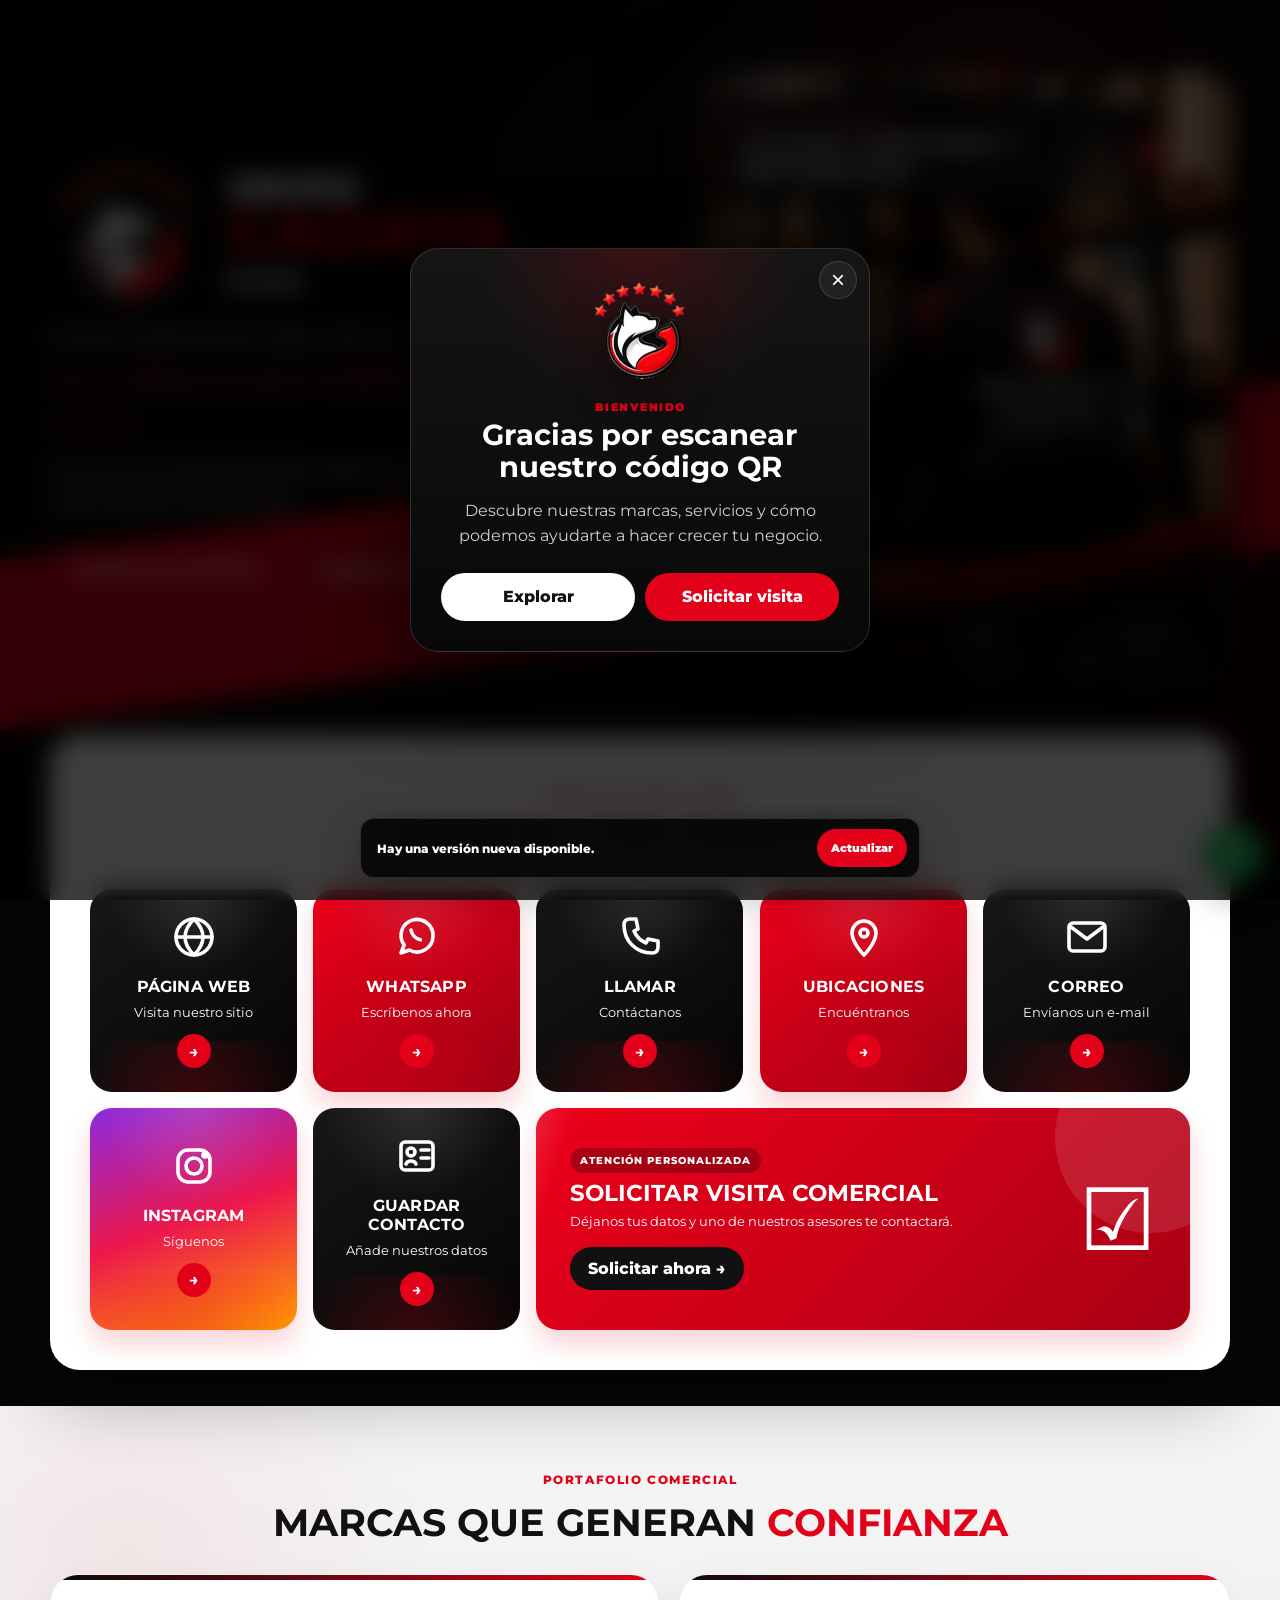
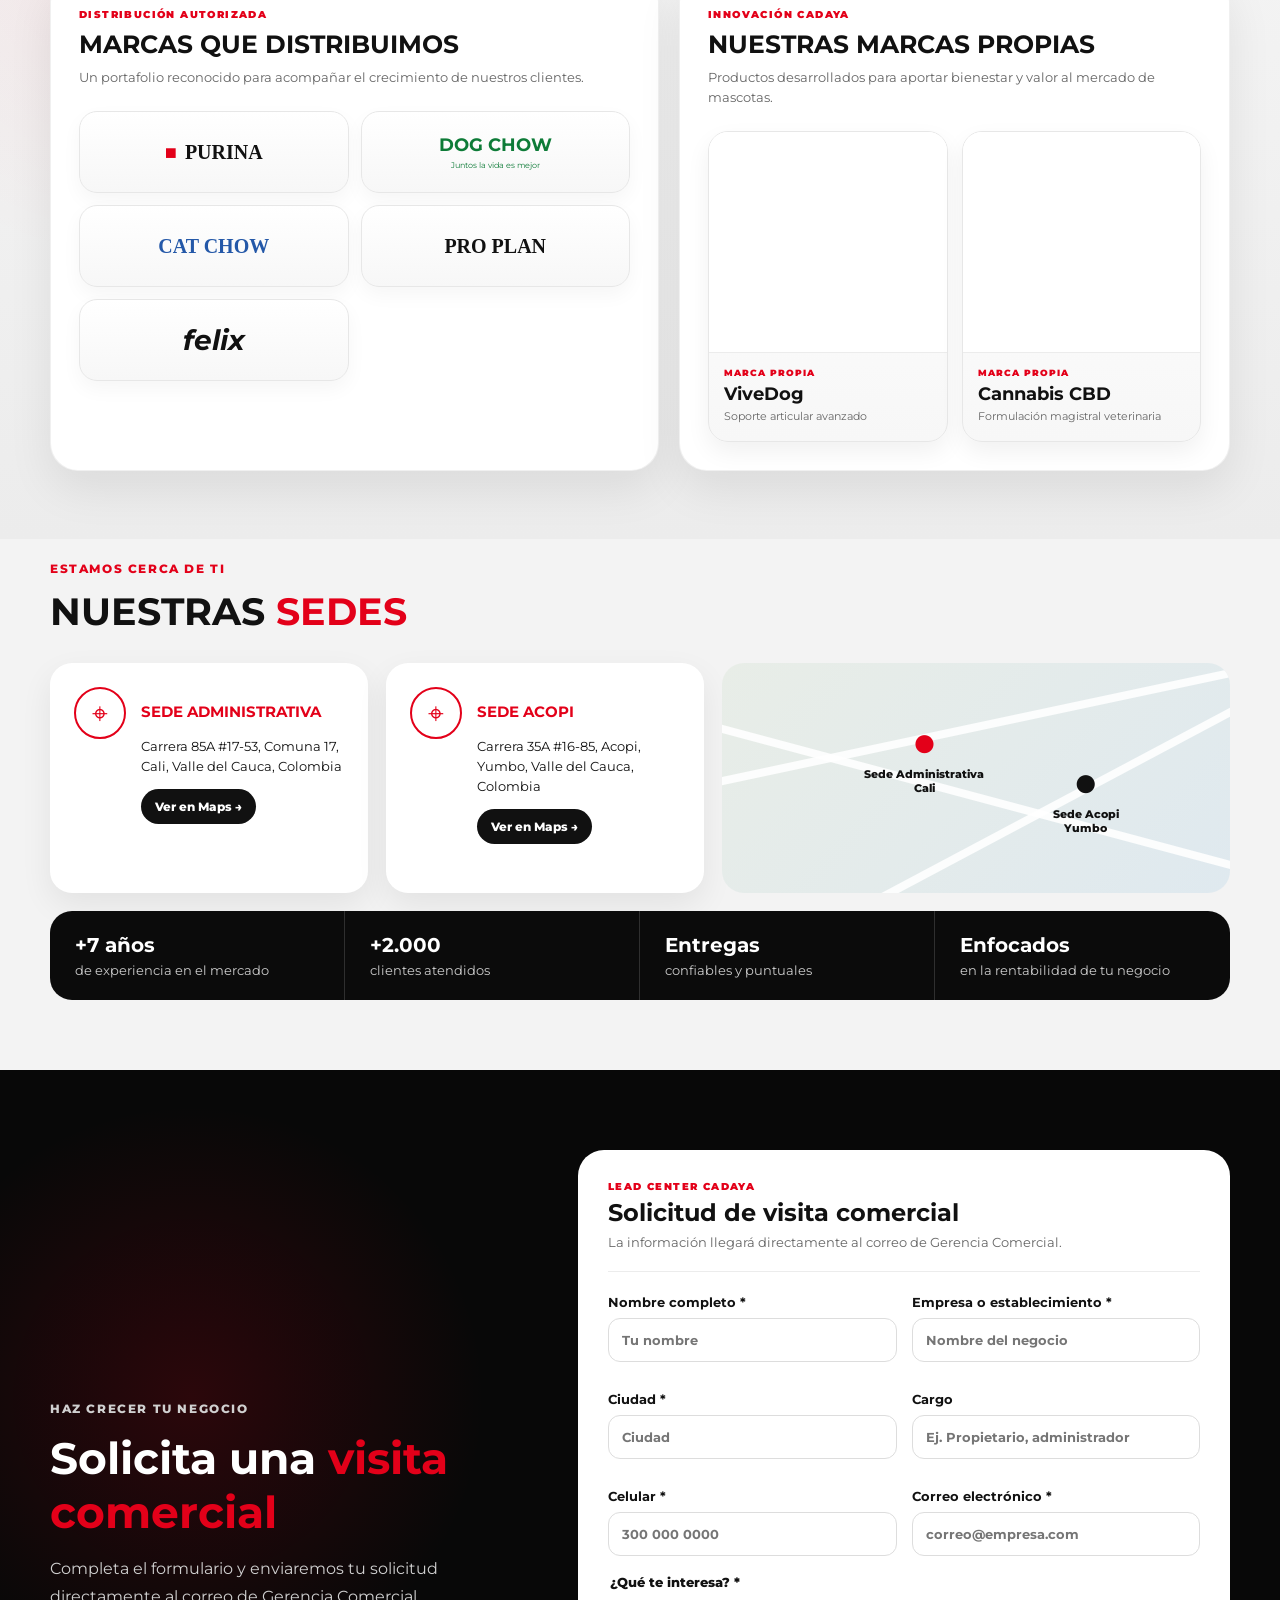
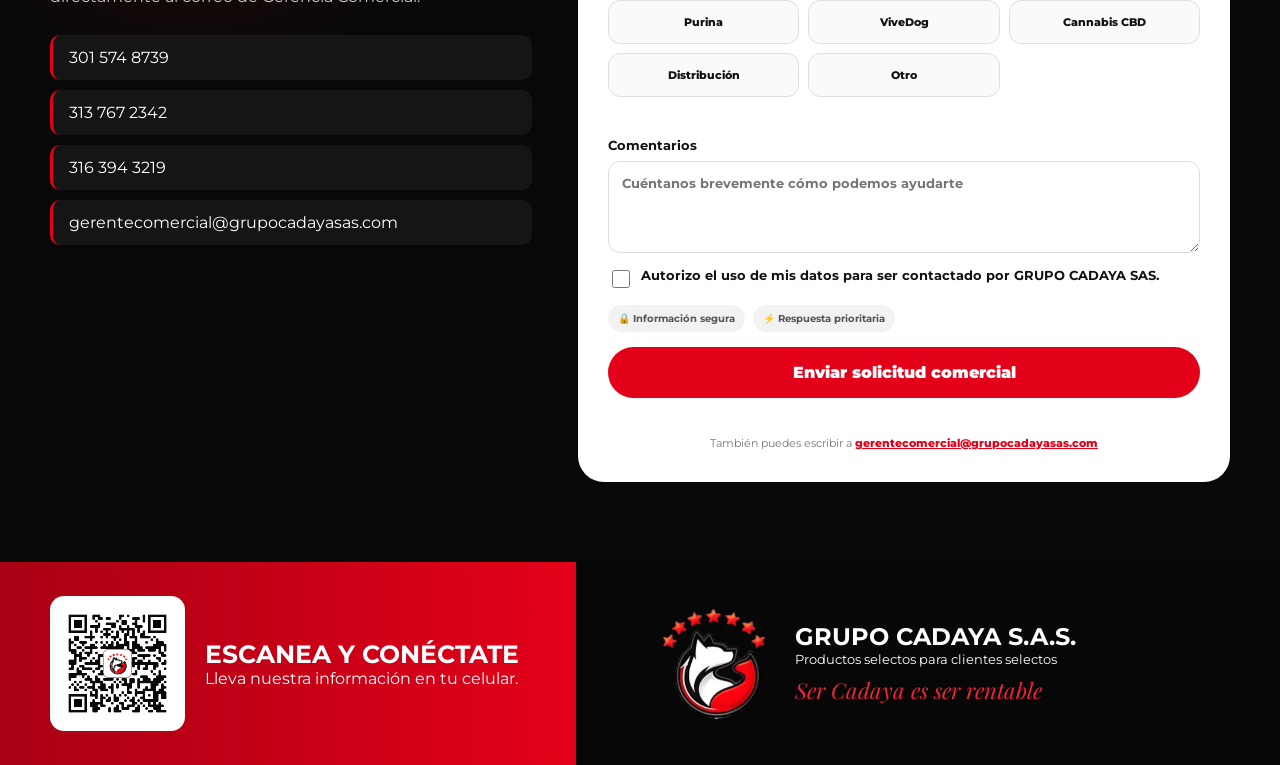
==== commit e73f1f5d: "n" ====
--- a/index.html
+++ b/index.html
@@ -4,7 +4,7 @@
   <meta charset="UTF-8" />
   <meta name="viewport" content="width=device-width, initial-scale=1, viewport-fit=cover" />
   <meta name="theme-color" content="#080808" />
-  <meta name="cadaya-version" content="V15-20260710" />
+  <meta name="cadaya-version" content="V16-20260710" />
   <meta http-equiv="Cache-Control" content="no-cache, no-store, must-revalidate" />
   <meta http-equiv="Pragma" content="no-cache" />
   <meta http-equiv="Expires" content="0" />
@@ -30,7 +30,7 @@
   <link rel="preconnect" href="https://fonts.googleapis.com">
   <link rel="preconnect" href="https://fonts.gstatic.com" crossorigin>
   <link href="https://fonts.googleapis.com/css2?family=Montserrat:wght@400;500;600;700;800;900&family=Playfair+Display:ital,wght@1,600&display=swap" rel="stylesheet">
-  <link rel="stylesheet" href="styles-cadaya-v3.css?v=20260710-15" />
+  <link rel="stylesheet" href="styles-cadaya-v3.css?v=20260710-16" />
   <script type="application/ld+json">
 {
   "@context": "https://schema.org",
@@ -88,6 +88,15 @@
     </section>
   </div>
 
+  
+  <div class="network-banner" id="networkBanner" role="status" aria-live="polite" hidden>
+    Sin conexión. Puedes seguir navegando; el formulario se enviará cuando recuperes internet.
+  </div>
+  <div class="update-banner" id="updateBanner" role="status" aria-live="polite" hidden>
+    <span>Hay una versión nueva disponible.</span>
+    <button id="reloadUpdate" type="button">Actualizar</button>
+  </div>
+
   <main>
     <section class="hero">
       <div class="hero-overlay"></div>
@@ -372,7 +381,7 @@
     </a>
   </nav>
 
-  <script src="site-config.js?v=20260710-15"></script>
-  <script src="app-cadaya-v3.js?v=20260710-15"></script>
+  <script src="site-config.js?v=20260710-16"></script>
+  <script src="app-cadaya-v3.js?v=20260710-16"></script>
 </body>
 </html>
--- a/styles-cadaya-v3.css
+++ b/styles-cadaya-v3.css
@@ -1778,3 +1778,59 @@
     overflow-y: auto;
   }
 }
+
+
+/* V16 — estabilidad, conectividad y actualización */
+.network-banner,
+.update-banner {
+  position: fixed;
+  left: 50%;
+  z-index: 13000;
+  width: min(calc(100% - 24px), 560px);
+  transform: translateX(-50%);
+  border-radius: 14px;
+  box-shadow: 0 16px 40px rgba(0,0,0,.28);
+  font-size: 12px;
+  font-weight: 800;
+}
+
+.network-banner {
+  top: calc(12px + env(safe-area-inset-top, 0px));
+  padding: 12px 16px;
+  color: #fff;
+  background: #8b0010;
+  text-align: center;
+}
+
+.update-banner {
+  bottom: calc(88px + env(safe-area-inset-bottom, 0px));
+  display: flex;
+  align-items: center;
+  justify-content: space-between;
+  gap: 12px;
+  padding: 10px 12px 10px 16px;
+  color: #fff;
+  background: rgba(8,8,8,.96);
+  border: 1px solid rgba(255,255,255,.14);
+  backdrop-filter: blur(12px);
+  -webkit-backdrop-filter: blur(12px);
+}
+
+.update-banner button {
+  min-height: 38px;
+  padding: 0 14px;
+  border: 0;
+  border-radius: 999px;
+  color: #fff;
+  background: #e30019;
+  font: inherit;
+  font-size: 11px;
+  font-weight: 900;
+  cursor: pointer;
+}
+
+@media (min-width: 768px) {
+  .update-banner {
+    bottom: 22px;
+  }
+}
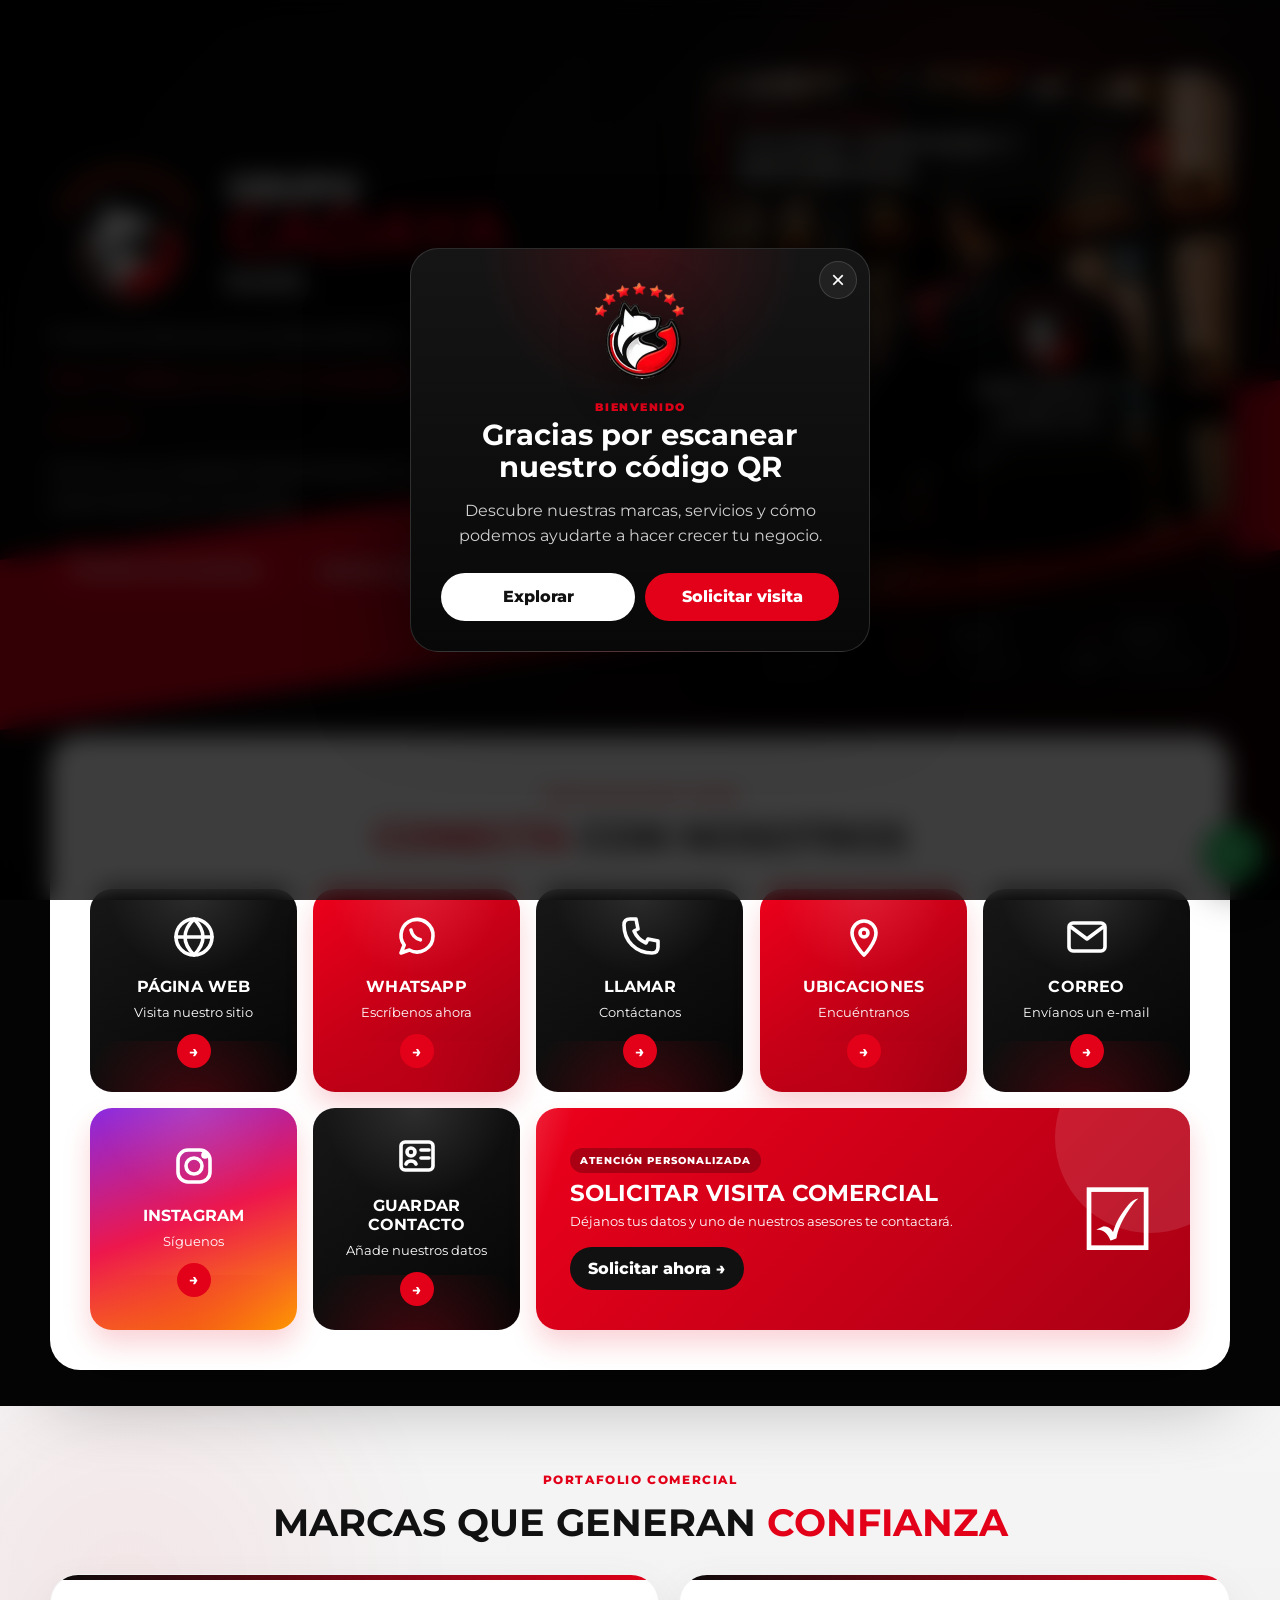
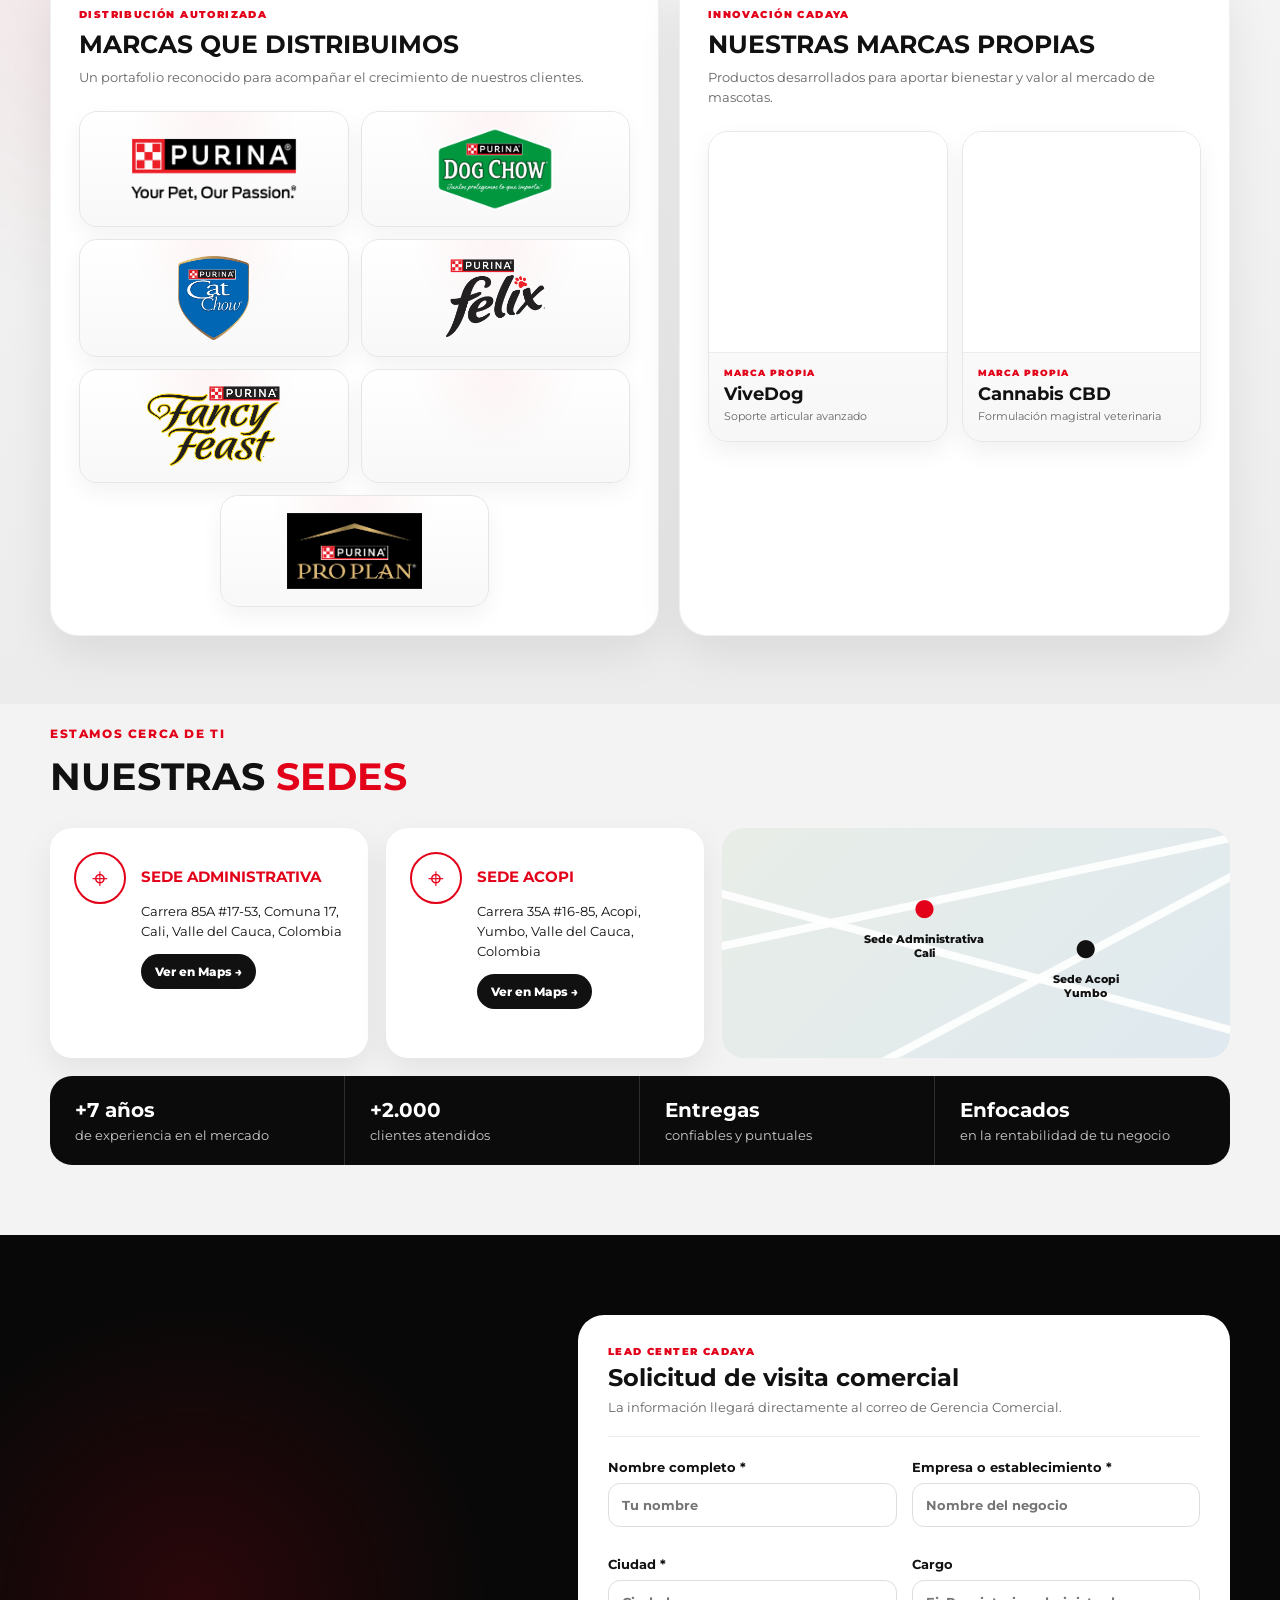
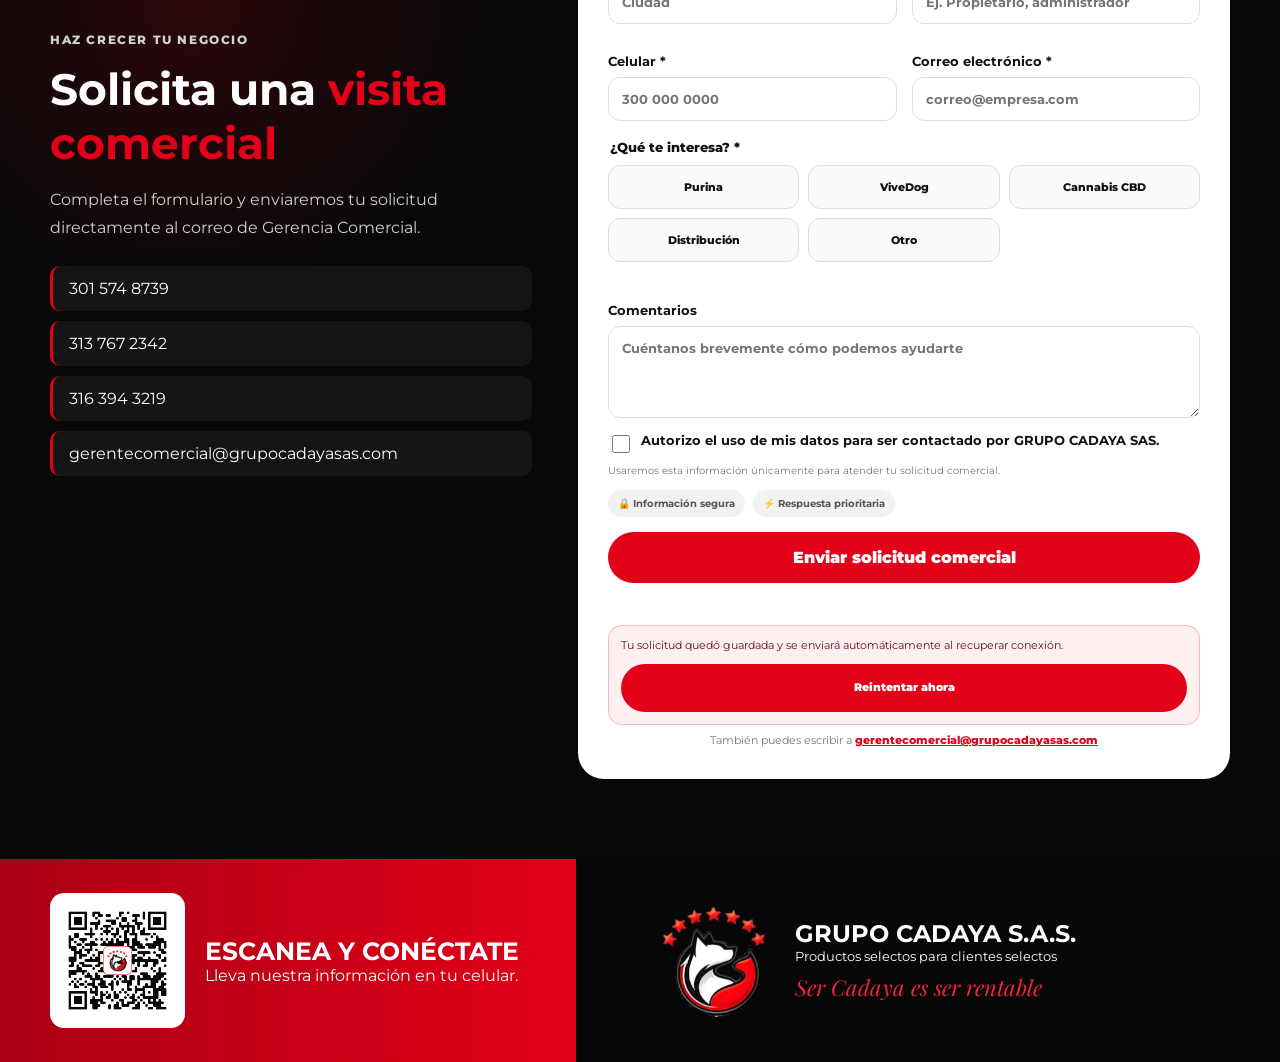
==== commit 95f1181c: "ok" ====
--- a/index.html
+++ b/index.html
@@ -4,7 +4,7 @@
   <meta charset="UTF-8" />
   <meta name="viewport" content="width=device-width, initial-scale=1, viewport-fit=cover" />
   <meta name="theme-color" content="#080808" />
-  <meta name="cadaya-version" content="V16-20260710" />
+  <meta name="cadaya-version" content="V21-20260710" />
   <meta http-equiv="Cache-Control" content="no-cache, no-store, must-revalidate" />
   <meta http-equiv="Pragma" content="no-cache" />
   <meta http-equiv="Expires" content="0" />
@@ -30,7 +30,7 @@
   <link rel="preconnect" href="https://fonts.googleapis.com">
   <link rel="preconnect" href="https://fonts.gstatic.com" crossorigin>
   <link href="https://fonts.googleapis.com/css2?family=Montserrat:wght@400;500;600;700;800;900&family=Playfair+Display:ital,wght@1,600&display=swap" rel="stylesheet">
-  <link rel="stylesheet" href="styles-cadaya-v3.css?v=20260710-16" />
+  <link rel="stylesheet" href="styles-cadaya-v3.css?v=20260710-21" />
   <script type="application/ld+json">
 {
   "@context": "https://schema.org",
@@ -217,12 +217,28 @@
               <p>Un portafolio reconocido para acompañar el crecimiento de nuestros clientes.</p>
             </div>
 
-            <div class="distributed-logos">
-              <div class="brand-chip purina"><span class="purina-mark">■</span><strong>PURINA</strong></div>
-              <div class="brand-chip dogchow"><strong>DOG CHOW</strong><small>Juntos la vida es mejor</small></div>
-              <div class="brand-chip catchow"><strong>CAT CHOW</strong></div>
-              <div class="brand-chip proplan"><strong>PRO PLAN</strong></div>
-              <div class="brand-chip felix"><strong>felix</strong></div>
+            <div class="distributed-logos official-brand-gallery" aria-label="Marcas oficiales que distribuimos">
+              <figure class="official-brand-card brand-purina">
+                <img src="assets/logo-purina-oficial.webp" loading="lazy" decoding="async" alt="Purina">
+              </figure>
+              <figure class="official-brand-card brand-dog-chow">
+                <img src="assets/logo-dog-chow-oficial.webp" loading="lazy" decoding="async" alt="Purina Dog Chow">
+              </figure>
+              <figure class="official-brand-card brand-cat-chow">
+                <img src="assets/logo-cat-chow-oficial.webp" loading="lazy" decoding="async" alt="Purina Cat Chow">
+              </figure>
+              <figure class="official-brand-card brand-felix">
+                <img src="assets/logo-felix-oficial.webp" loading="lazy" decoding="async" alt="Purina Felix">
+              </figure>
+              <figure class="official-brand-card brand-fancy-feast">
+                <img src="assets/logo-fancy-feast-oficial.webp" loading="lazy" decoding="async" alt="Purina Fancy Feast">
+              </figure>
+              <figure class="official-brand-card brand-excellent">
+                <img src="assets/logo-excellent-oficial.webp" loading="lazy" decoding="async" alt="Purina Excellent">
+              </figure>
+              <figure class="official-brand-card brand-pro-plan">
+                <img src="assets/logo-pro-plan-oficial.webp" loading="lazy" decoding="async" alt="Purina Pro Plan">
+              </figure>
             </div>
           </article>
 
@@ -337,10 +353,10 @@
 <label><input type="checkbox" name="Interes" value="Otro"><span>Otro</span></label>
 </div><small class="field-error" id="interestError"></small></fieldset>
 <label>Comentarios<textarea id="comentarios" rows="4" placeholder="Cuéntanos brevemente cómo podemos ayudarte"></textarea></label>
-<label class="check"><input id="autorizacion" type="checkbox" required><span>Autorizo el uso de mis datos para ser contactado por GRUPO CADAYA SAS.</span></label>
-<div class="lead-meta"><span>🔒 Información segura</span><span>⚡ Respuesta prioritaria</span></div>
+<label class="check"><input id="autorizacion" type="checkbox" required><span>Autorizo el uso de mis datos para ser contactado por GRUPO CADAYA SAS.</span></label><p class="privacy-note">Usaremos esta información únicamente para atender tu solicitud comercial.</p>
+<div id="leadSourcePreview" class="lead-source-preview" hidden></div><div class="lead-meta"><span>🔒 Información segura</span><span>⚡ Respuesta prioritaria</span></div>
 <button id="submitLead" type="submit" aria-describedby="formStatus"><span class="button-label">Enviar solicitud comercial</span><span class="button-loader" aria-hidden="true"></span></button>
-<p class="form-status" id="formStatus" role="status" aria-live="polite"></p><p class="form-fallback">También puedes escribir a <a href="mailto:gerentecomercial@grupocadayasas.com">gerentecomercial@grupocadayasas.com</a></p>
+<p class="form-status" id="formStatus" role="status" aria-live="polite"></p><div class="pending-lead-notice" id="pendingLeadNotice" hidden><span>Tu solicitud quedó guardada y se enviará automáticamente al recuperar conexión.</span><button id="retryPendingLead" type="button">Reintentar ahora</button></div><p class="form-fallback">También puedes escribir a <a href="mailto:gerentecomercial@grupocadayasas.com">gerentecomercial@grupocadayasas.com</a></p>
 </form>
       </div>
     </section>
@@ -350,7 +366,22 @@
 <div class="success-check">✓</div><p>Solicitud recibida</p><h2 id="successTitle">Gracias por confiar en GRUPO CADAYA SAS</h2>
 <span>Uno de nuestros asesores se comunicará contigo muy pronto.</span>
 <div class="lead-reference">Referencia: <strong id="leadReference">CAD-000000</strong></div>
-<button id="successClose">Continuar explorando</button></section></div><footer>
+<button id="successClose">Continuar explorando</button></section></div>
+  <div class="ios-install-modal" id="iosInstallModal" aria-hidden="true">
+    <div class="ios-install-backdrop"></div>
+    <section class="ios-install-card" role="dialog" aria-modal="true" aria-labelledby="iosInstallTitle">
+      <button id="iosInstallClose" class="ios-install-close" type="button" aria-label="Cerrar">×</button>
+      <p>Instalar en iPhone</p>
+      <h2 id="iosInstallTitle">Agrega CADAYA CONNECT a tu pantalla de inicio</h2>
+      <ol>
+        <li>Toca el botón <strong>Compartir</strong> de Safari.</li>
+        <li>Selecciona <strong>Agregar a pantalla de inicio</strong>.</li>
+        <li>Confirma tocando <strong>Agregar</strong>.</li>
+      </ol>
+      <button id="iosInstallDone" type="button">Entendido</button>
+    </section>
+  </div>
+<footer>
       <div class="shell footer-grid">
         <div class="qr-card">
           <img src="assets/qr-cadaya-premium-logo.png?v=20260710-11" alt="Código QR">
@@ -359,7 +390,7 @@
 
         <div class="footer-brand">
           <img src="assets/logo-cadaya.png" alt="">
-          <div><strong>GRUPO CADAYA S.A.S.</strong><span>Productos selectos para clientes selectos</span><em>Ser Cadaya es ser rentable</em><button id="installApp" class="install-app" hidden>Agregar a pantalla de inicio</button></div>
+          <div><strong>GRUPO CADAYA S.A.S.</strong><span>Productos selectos para clientes selectos</span><em>Ser Cadaya es ser rentable</em><button id="installApp" class="install-app" hidden>Agregar a pantalla de inicio</button><button id="iosInstallHelp" class="install-app install-ios" hidden>Cómo instalar en iPhone</button></div>
         </div>
       </div>
     </footer>
@@ -381,7 +412,7 @@
     </a>
   </nav>
 
-  <script src="site-config.js?v=20260710-16"></script>
-  <script src="app-cadaya-v3.js?v=20260710-16"></script>
+  <script src="site-config.js?v=20260710-21"></script>
+  <script src="app-cadaya-v3.js?v=20260710-21"></script>
 </body>
 </html>
--- a/styles-cadaya-v3.css
+++ b/styles-cadaya-v3.css
@@ -1834,3 +1834,250 @@
     bottom: 22px;
   }
 }
+
+
+/* V17 — envío resiliente e instalación iOS */
+.pending-lead-notice {
+  margin-top: 12px;
+  padding: 12px;
+  display: grid;
+  gap: 10px;
+  border: 1px solid rgba(227,0,25,.22);
+  border-radius: 14px;
+  background: rgba(227,0,25,.06);
+  color: #661018;
+  font-size: 11px;
+  line-height: 1.45;
+}
+
+.pending-lead-notice button {
+  min-height: 40px;
+  border: 0;
+  border-radius: 999px;
+  color: #fff;
+  background: #e30019;
+  font: inherit;
+  font-weight: 900;
+  cursor: pointer;
+}
+
+.install-ios {
+  margin-left: 8px;
+}
+
+.ios-install-modal {
+  position: fixed;
+  inset: 0;
+  z-index: 11500;
+  display: grid;
+  place-items: center;
+  padding: 20px;
+  opacity: 0;
+  visibility: hidden;
+  transition: opacity .3s ease, visibility .3s ease;
+}
+
+.ios-install-modal.show {
+  opacity: 1;
+  visibility: visible;
+}
+
+.ios-install-backdrop {
+  position: absolute;
+  inset: 0;
+  background: rgba(0,0,0,.78);
+  backdrop-filter: blur(12px);
+  -webkit-backdrop-filter: blur(12px);
+}
+
+.ios-install-card {
+  position: relative;
+  z-index: 1;
+  width: min(100%, 430px);
+  padding: 28px 24px;
+  border-radius: 26px;
+  color: #fff;
+  background:
+    radial-gradient(circle at top, rgba(227,0,25,.16), transparent 34%),
+    linear-gradient(180deg, #171717, #080808);
+  border: 1px solid rgba(255,255,255,.14);
+  box-shadow: 0 35px 90px rgba(0,0,0,.58);
+}
+
+.ios-install-card > p {
+  margin: 0 0 6px;
+  color: #e30019;
+  font-size: 10px;
+  font-weight: 900;
+  letter-spacing: 1.3px;
+  text-transform: uppercase;
+}
+
+.ios-install-card h2 {
+  margin: 0 0 18px;
+  font-size: 24px;
+  line-height: 1.18;
+}
+
+.ios-install-card ol {
+  margin: 0;
+  padding-left: 22px;
+  color: #d4d4d4;
+  line-height: 1.65;
+}
+
+.ios-install-card li + li {
+  margin-top: 8px;
+}
+
+.ios-install-card #iosInstallDone {
+  width: 100%;
+  min-height: 48px;
+  margin-top: 22px;
+  border: 0;
+  border-radius: 999px;
+  color: #111;
+  background: #fff;
+  font: inherit;
+  font-weight: 900;
+  cursor: pointer;
+}
+
+.ios-install-close {
+  position: absolute;
+  top: 12px;
+  right: 12px;
+  width: 38px;
+  height: 38px;
+  border: 1px solid rgba(255,255,255,.14);
+  border-radius: 50%;
+  color: #fff;
+  background: rgba(255,255,255,.06);
+  font-size: 24px;
+  cursor: pointer;
+}
+
+@media (max-width: 767px) {
+  .install-ios {
+    margin-left: 0;
+    margin-top: 10px;
+  }
+}
+
+
+/* V18 — medición de origen y claridad del formulario */
+.privacy-note {
+  margin: -6px 0 12px;
+  color: #777;
+  font-size: 10px;
+  line-height: 1.45;
+}
+
+.lead-source-preview {
+  margin-bottom: 10px;
+  color: #777;
+  font-size: 10px;
+}
+
+.update-banner[hidden]{display:none!important}
+@media(max-width:767px){.update-banner{bottom:calc(96px + env(safe-area-inset-bottom,0px))}}
+
+
+/* V21 — Logos oficiales de las marcas distribuidas */
+.official-brand-gallery {
+  grid-template-columns: repeat(2, minmax(0, 1fr));
+  align-items: stretch;
+}
+
+.official-brand-card {
+  min-height: 112px;
+  margin: 0;
+  padding: 16px 18px;
+  display: grid;
+  place-items: center;
+  overflow: hidden;
+  border: 1px solid #e6e6e6;
+  border-radius: 18px;
+  background:
+    radial-gradient(circle at 50% 0%, rgba(227,0,25,.045), transparent 48%),
+    linear-gradient(180deg, #fff, #f8f8f8);
+  box-shadow: 0 9px 22px rgba(0,0,0,.05);
+  transition: transform .22s ease, box-shadow .22s ease, border-color .22s ease;
+}
+
+.official-brand-card:hover {
+  transform: translateY(-3px);
+  border-color: rgba(227,0,25,.20);
+  box-shadow: 0 15px 30px rgba(0,0,0,.09);
+}
+
+.official-brand-card img {
+  width: 100%;
+  height: 74px;
+  display: block;
+  object-fit: contain;
+  object-position: center;
+}
+
+/* Ajustes ópticos individuales para igualar presencia visual sin deformar. */
+.brand-purina img { width: 90%; height: 62px; }
+.brand-dog-chow img { width: 94%; height: 82px; }
+.brand-cat-chow img { width: 78%; height: 84px; }
+.brand-felix img { width: 82%; height: 78px; }
+.brand-fancy-feast img { width: 92%; height: 80px; }
+.brand-excellent img { width: 96%; height: 70px; }
+.brand-pro-plan img { width: 88%; height: 76px; }
+
+@media (min-width: 1000px) {
+  .official-brand-gallery {
+    grid-template-columns: repeat(2, minmax(0, 1fr));
+  }
+
+  .official-brand-card:last-child {
+    grid-column: 1 / -1;
+    width: calc(50% - 6px);
+    justify-self: center;
+  }
+}
+
+@media (max-width: 767px) {
+  .official-brand-gallery {
+    grid-template-columns: repeat(2, minmax(0, 1fr)) !important;
+    gap: 9px !important;
+  }
+
+  .official-brand-card {
+    min-height: 88px;
+    padding: 10px 9px;
+    border-radius: 15px;
+  }
+
+  .official-brand-card img {
+    height: 60px;
+  }
+
+  .brand-purina img { width: 94%; height: 48px; }
+  .brand-dog-chow img { width: 98%; height: 65px; }
+  .brand-cat-chow img { width: 80%; height: 66px; }
+  .brand-felix img { width: 88%; height: 62px; }
+  .brand-fancy-feast img { width: 98%; height: 62px; }
+  .brand-excellent img { width: 100%; height: 54px; }
+  .brand-pro-plan img { width: 94%; height: 58px; }
+
+  .official-brand-card:last-child {
+    grid-column: 1 / -1;
+    width: calc(50% - 5px);
+    justify-self: center;
+  }
+}
+
+@media (max-width: 370px) {
+  .official-brand-gallery {
+    grid-template-columns: 1fr !important;
+  }
+
+  .official-brand-card:last-child {
+    grid-column: auto;
+    width: 100%;
+  }
+}
